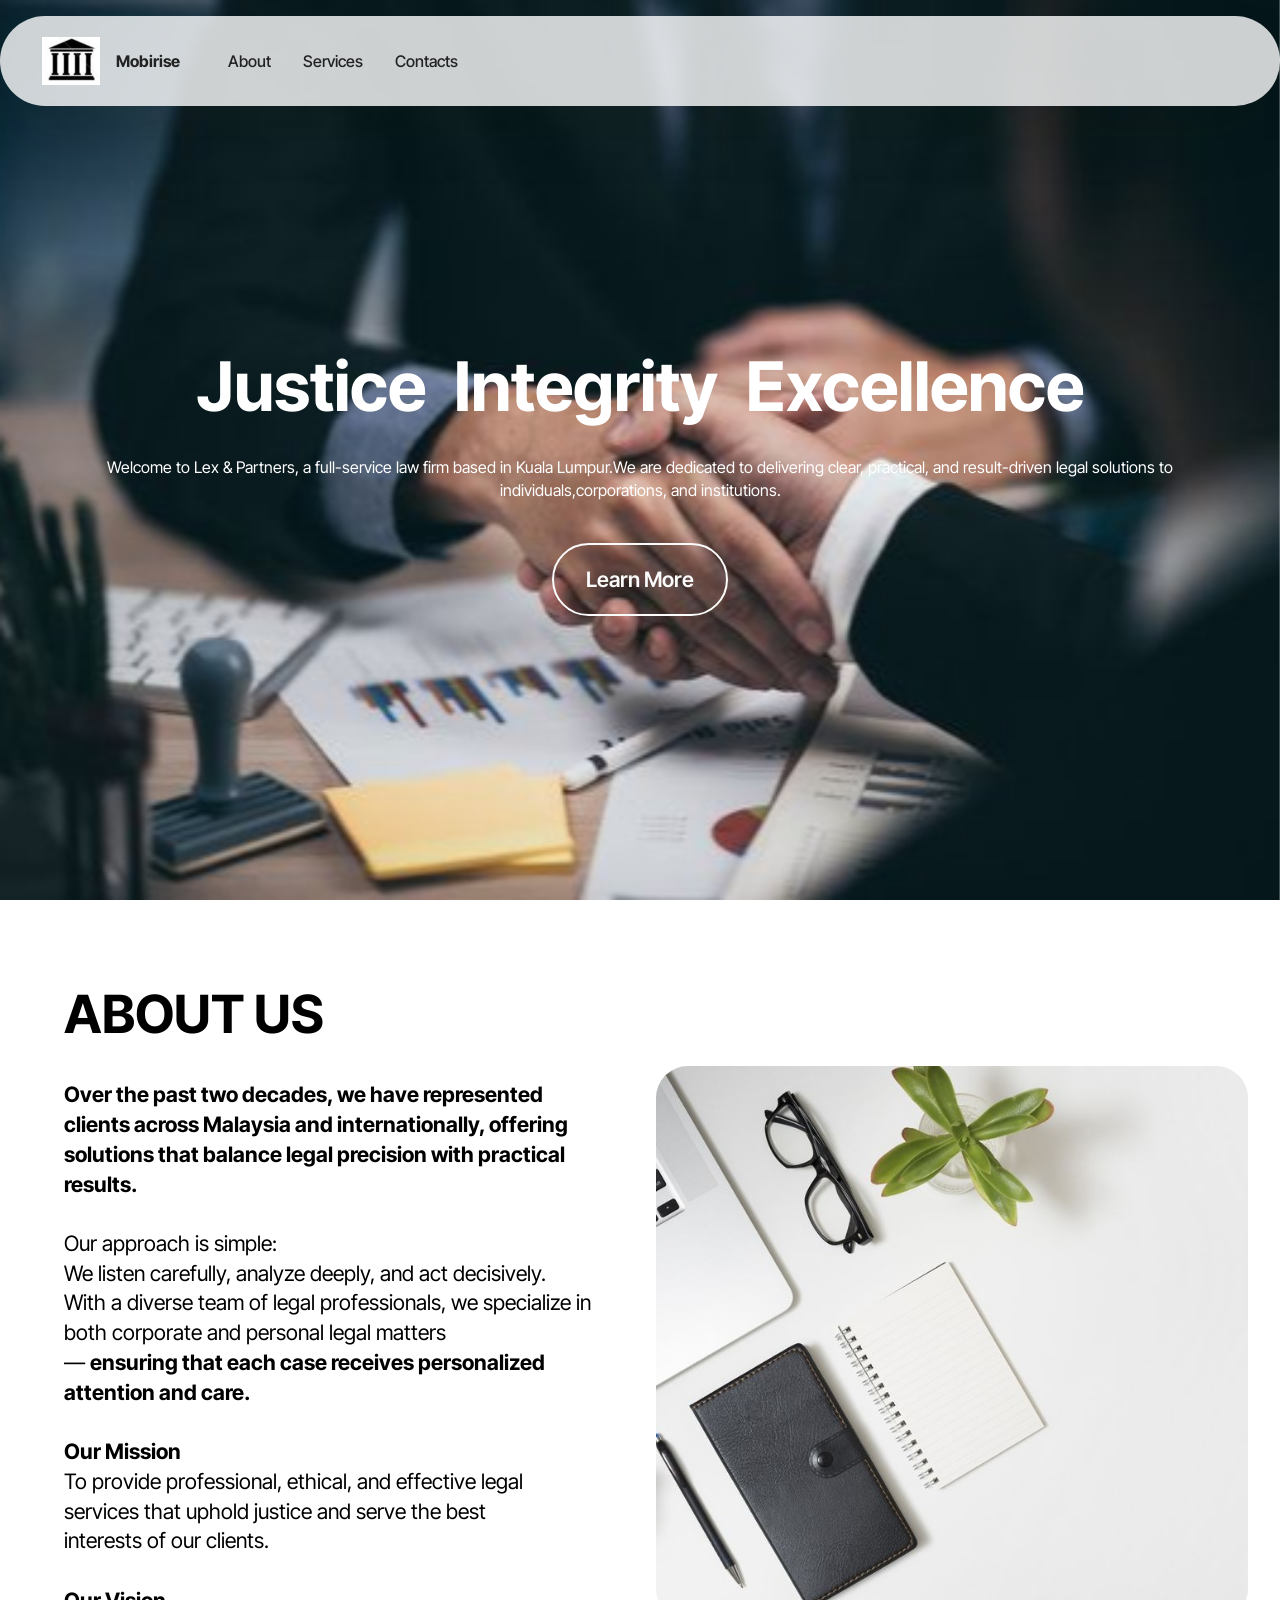
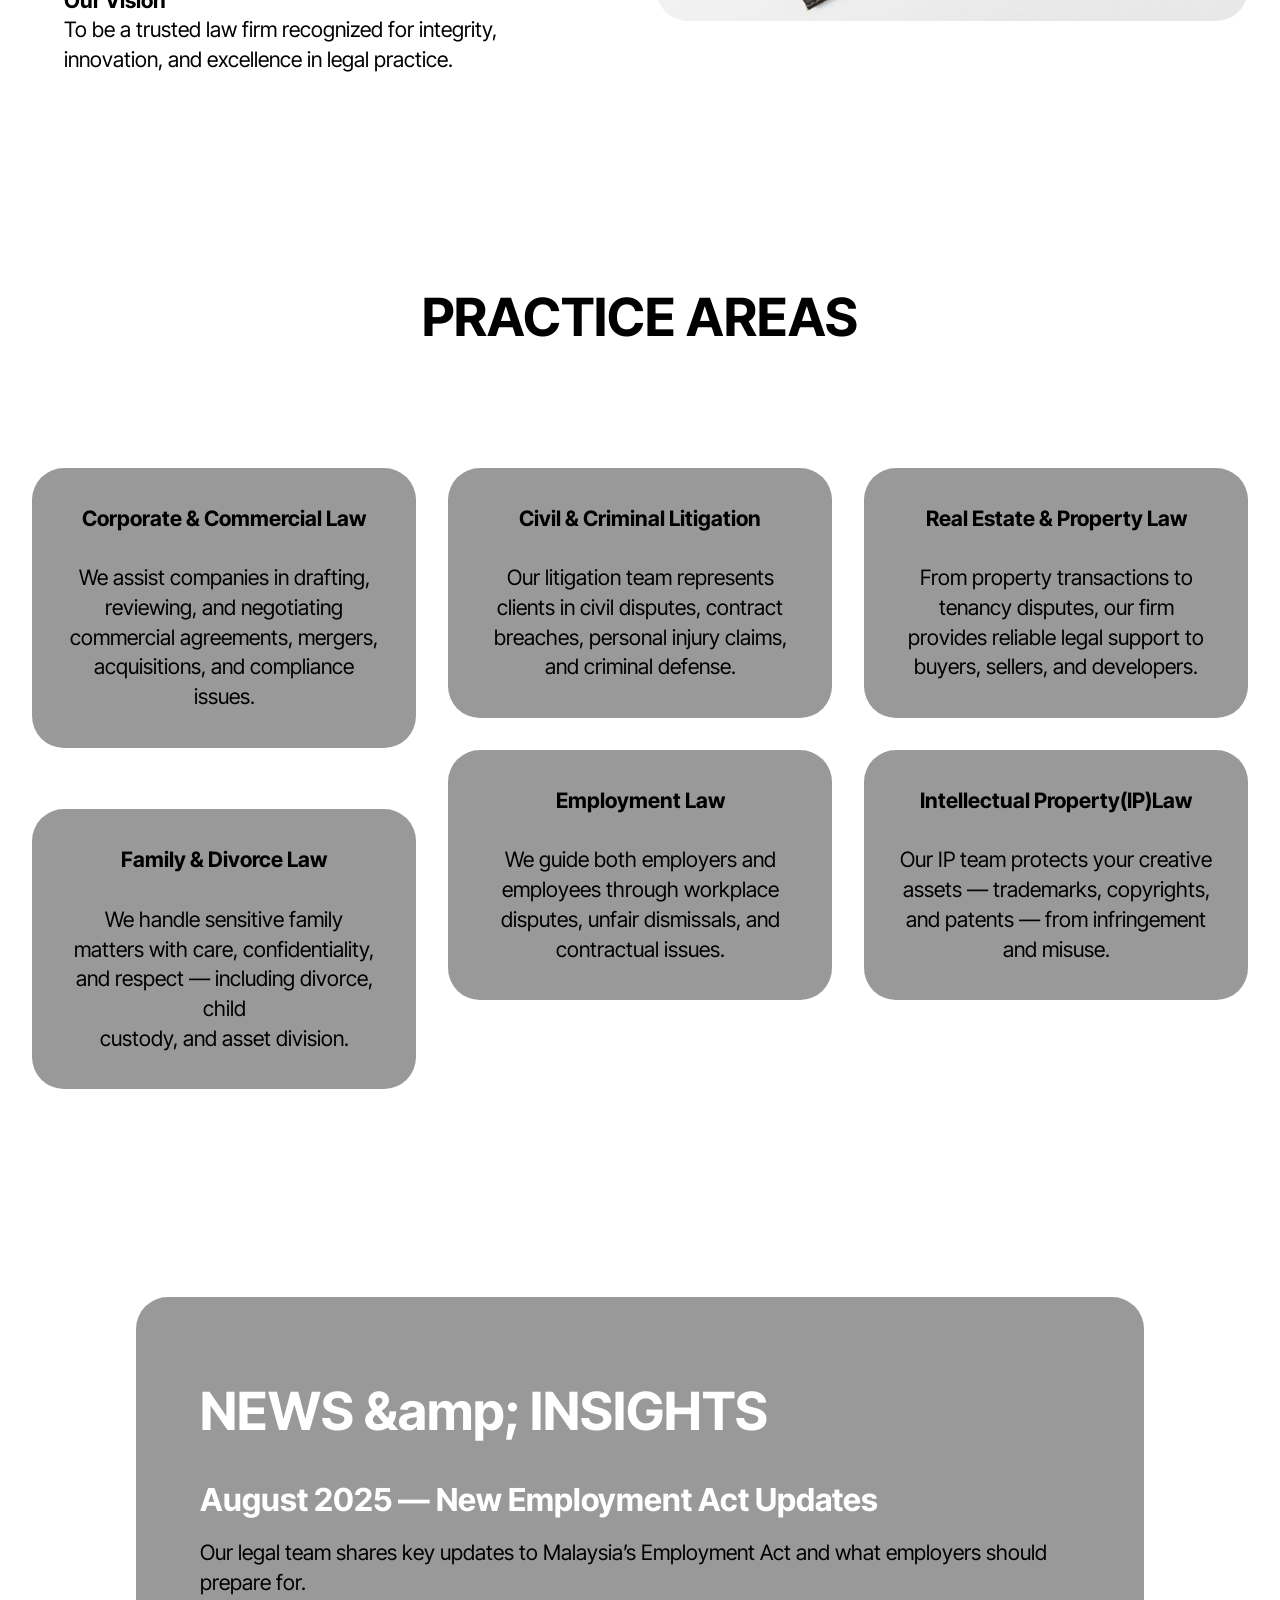
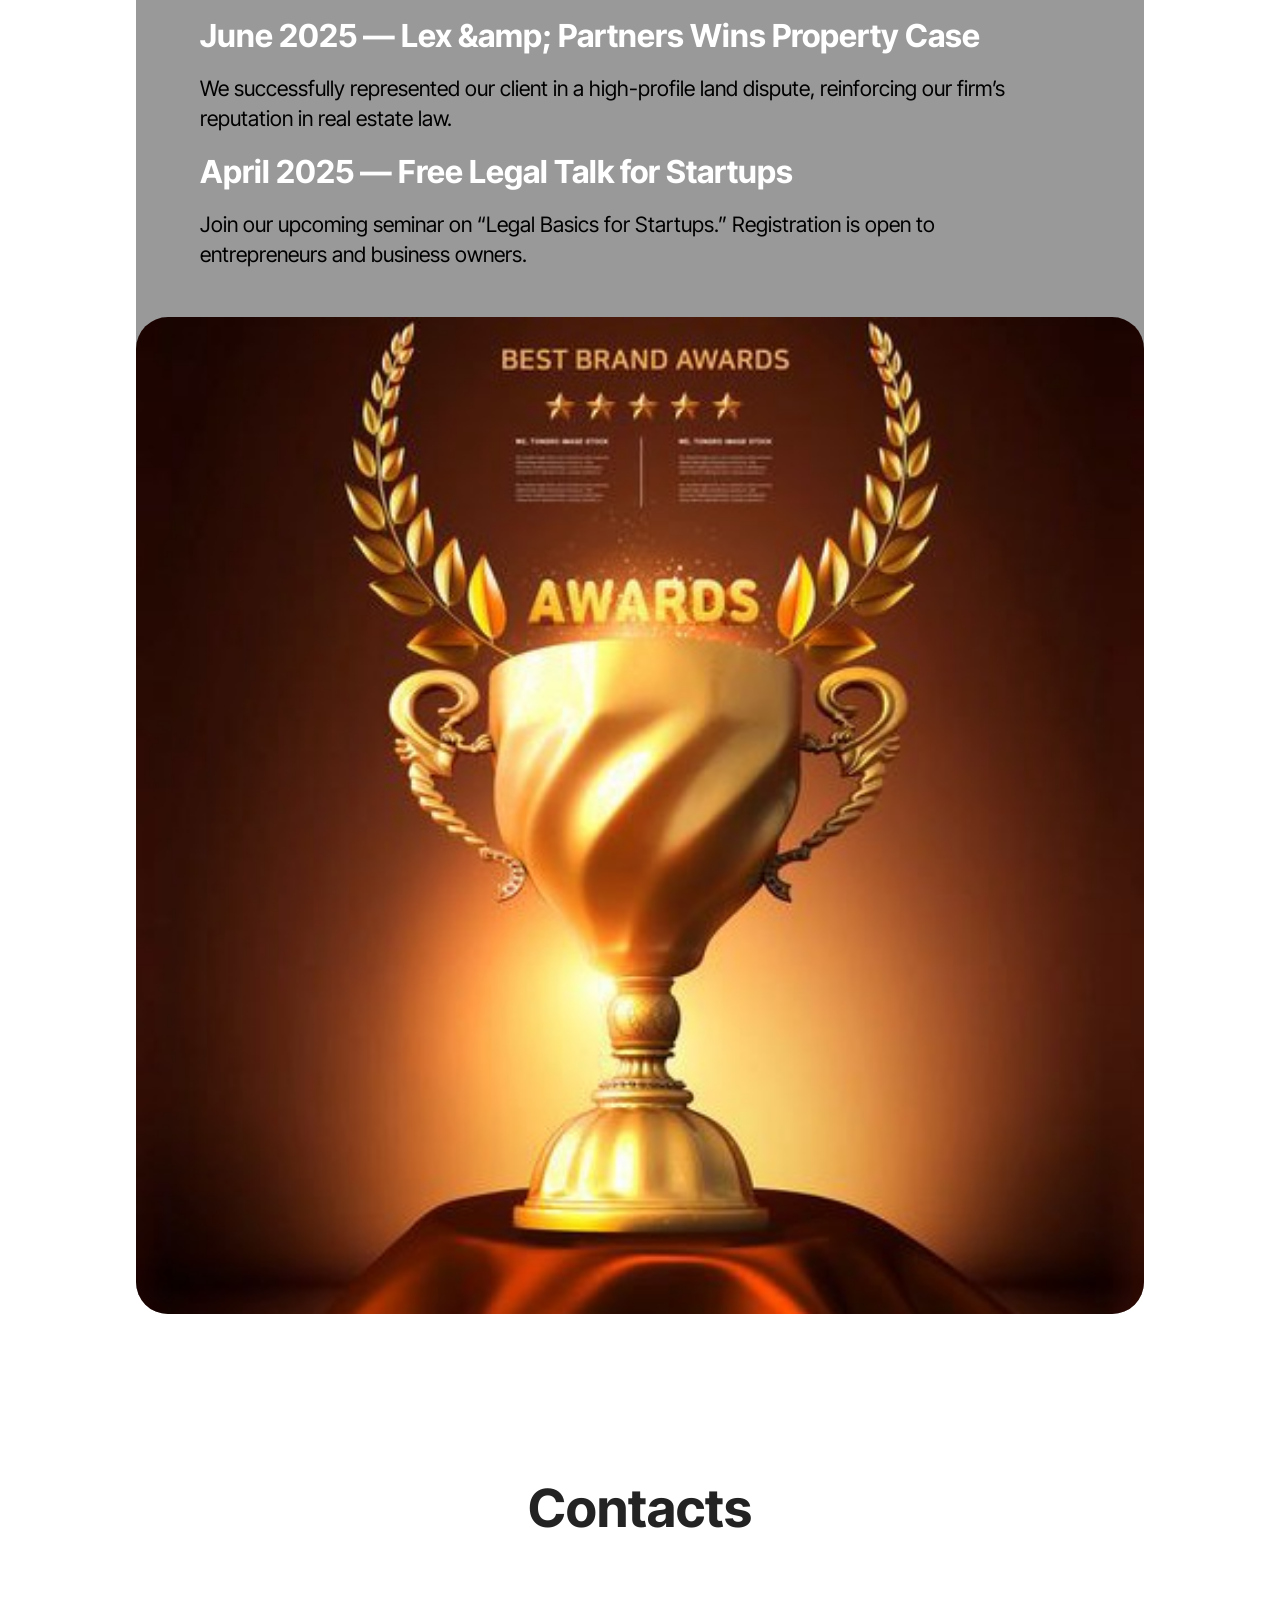
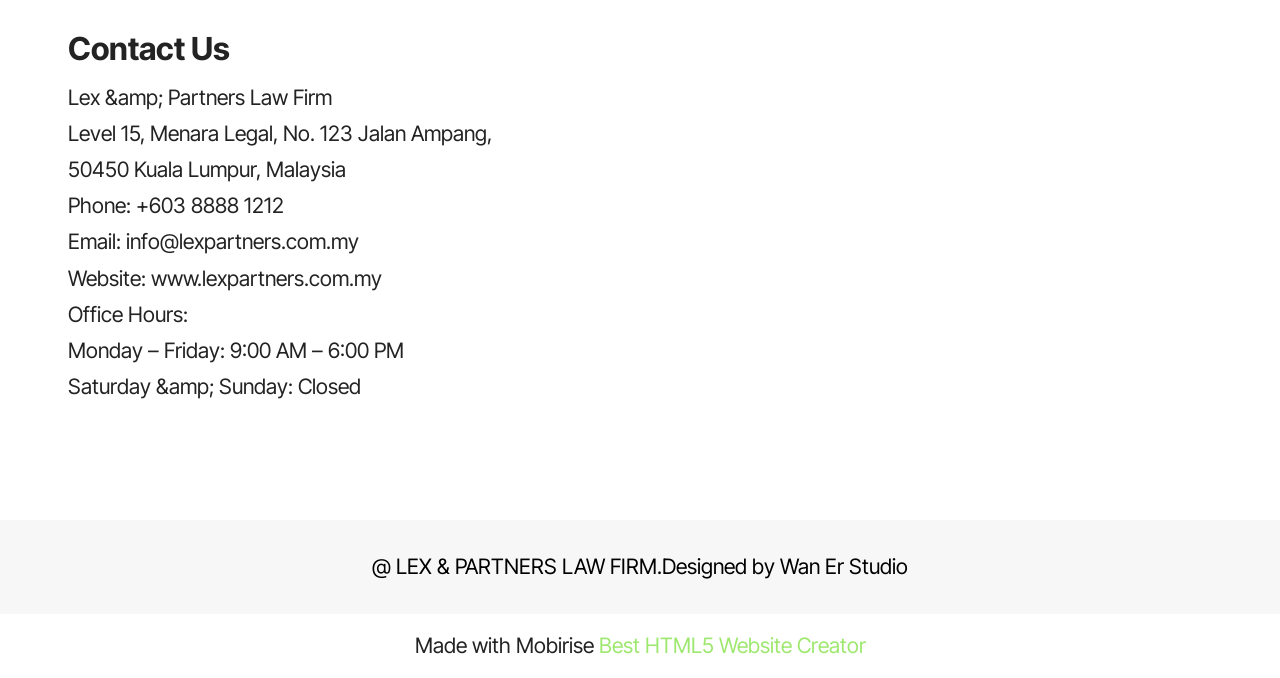
==== index.html @ b82036fe "create github pages" ====
<!DOCTYPE html>
<html  >
<head>
  <!-- Site made with Mobirise Website Builder v6.1.4, https://mobirise.com -->
  <meta charset="UTF-8">
  <meta http-equiv="X-UA-Compatible" content="IE=edge">
  <meta name="generator" content="Mobirise v6.1.4, mobirise.com">
  <meta name="viewport" content="width=device-width, initial-scale=1, minimum-scale=1">
  <link rel="shortcut icon" href="assets/images/e688aae5b18f2025-10-2120e4b88be58d881.31.45-96x79.png" type="image/x-icon">
  <meta name="description" content="">
  
  
  <title>Home</title>
  <link rel="stylesheet" href="assets/web/assets/mobirise-icons2/mobirise2.css">
  <link rel="stylesheet" href="assets/bootstrap/css/bootstrap.min.css">
  <link rel="stylesheet" href="assets/parallax/jarallax.css">
  <link rel="stylesheet" href="assets/dropdown/css/style.css">
  <link rel="stylesheet" href="assets/theme/css/style.css">
  <link rel="preload" href="https://fonts.googleapis.com/css?family=Inter+Tight:100,200,300,400,500,600,700,800,900,100i,200i,300i,400i,500i,600i,700i,800i,900i&display=swap" as="style" onload="this.onload=null;this.rel='stylesheet'">
  <noscript><link rel="stylesheet" href="https://fonts.googleapis.com/css?family=Inter+Tight:100,200,300,400,500,600,700,800,900,100i,200i,300i,400i,500i,600i,700i,800i,900i&display=swap"></noscript>
  <link rel="preload" as="style" href="assets/mobirise/css/mbr-additional.css?v=EEbjb9"><link rel="stylesheet" href="assets/mobirise/css/mbr-additional.css?v=EEbjb9" type="text/css">

  
  
  
</head>
<body>
  
  <section data-bs-version="5.1" class="menu menu1 cid-uZF0cc0zAq" once="menu" id="menu01-0">
	

	<nav class="navbar navbar-dropdown navbar-fixed-top navbar-expand-lg">
		<div class="container">
			<div class="navbar-brand">
				<span class="navbar-logo">
					<a href="https://mobiri.se">
						<img src="assets/images/e688aae5b18f2025-10-2120e4b88be58d881.31.45-96x79.png" alt="Mobirise Website Builder" style="height: 3rem;">
					</a>
				</span>
				<span class="navbar-caption-wrap"><a class="navbar-caption text-black display-4" href="https://mobiri.se">Mobirise</a></span>
			</div>
			<button class="navbar-toggler" type="button" data-toggle="collapse" data-bs-toggle="collapse" data-target="#navbarSupportedContent" data-bs-target="#navbarSupportedContent" aria-controls="navbarNavAltMarkup" aria-expanded="false" aria-label="Toggle navigation">
				<div class="hamburger">
					<span></span>
					<span></span>
					<span></span>
					<span></span>
				</div>
			</button>
			<div class="collapse navbar-collapse" id="navbarSupportedContent">
				<ul class="navbar-nav nav-dropdown nav-right" data-app-modern-menu="true"><li class="nav-item">
						<a class="nav-link link text-black text-primary display-4" href="page1.html">About</a>
					</li>
					<li class="nav-item">
						<a class="nav-link link text-black text-primary display-4" href="page2.html" aria-expanded="false">Services</a>
					</li>
					<li class="nav-item">
						<a class="nav-link link text-black text-primary display-4" href="index.html#contacts02-9">Contacts</a>
					</li></ul>
				
				
			</div>
		</div>
	</nav>
</section>

<section data-bs-version="5.1" class="header16 cid-uZF0edxJl0 mbr-fullscreen mbr-parallax-background" id="header17-1">
  
  
  <div class="container-fluid">
    <div class="row">
      <div class="content-wrap col-12 col-md-12">
        <h1 class="mbr-section-title mbr-fonts-style mbr-white mb-4 display-1">
          <strong><br>Justice&nbsp; Integrity&nbsp; Excellence</strong></h1>
        
        <p class="mbr-fonts-style mbr-text mbr-white mb-4 display-4">Welcome to Lex &amp; Partners, a full-service law firm based in Kuala Lumpur.We are dedicated to delivering clear, practical, and result-driven legal solutions to individuals,corporations, and institutions.</p>
        <div class="mbr-section-btn"><a class="btn btn-white-outline display-7" href="https://mobiri.se">Learn More</a></div>
      </div>
    </div>
  </div>
</section>

<section data-bs-version="5.1" class="start article4 cid-uZF2nF1B3S" id="article04-3">
	

	
	

	<div class="container">
		<div class="row justify-content-center">
			<div class="col-12 col-md-12 col-lg-6 image-wrapper">
				<img class="w-100" src="assets/images/0.jpeg" alt="Mobirise Website Builder">
			</div>
			<div class="col-12 col-md-12 col-lg">
				<div class="text-wrapper align-left">
					<h1 class="mbr-section-title mbr-fonts-style mb-4 display-2"><strong>ABOUT US</strong></h1>
					<p class="mbr-text mbr-fonts-style mb-4 display-7"><strong>Over the past two decades, we have represented clients across Malaysia and internationally, offering</strong><br><strong>solutions that balance legal precision with practical results.</strong><strong><br></strong><br>Our approach is simple:<br>We listen carefully, analyze deeply, and act decisively.<br>With a diverse team of legal professionals, we specialize in both corporate and personal legal matters<br>— <strong>ensuring that each case receives personalized attention and care.</strong><br><br><strong>Our Mission</strong><br>To provide professional, ethical, and effective legal services that uphold justice and serve the best<br>interests of our clients.<br><br><strong>Our Vision</strong><br>To be a trusted law firm recognized for integrity, innovation, and excellence in legal practice.<br>
					</p>
					
				</div>
			</div>
		</div>
	</div>
</section>

<section data-bs-version="5.1" class="people04 cid-uZF7AALtJb" id="people04-7">
	
	
	<div class="container">
		<div class="row mb-5 justify-content-center">
			<div class="col-12 mb-0 content-head">
				<h3 class="mbr-section-title mbr-fonts-style align-center mb-0 display-2"><strong>PRACTICE AREAS</strong><br><strong><br></strong></h3>
				
			</div>
		</div>
		<div class="row mbr-masonry" data-masonry="{&quot;percentPosition&quot;: true }">
			<div class="item features-without-image col-12 col-md-6 col-lg-4 active">
				<div class="item-wrapper">
					<div class="card-box align-left">
						<p class="card-text mbr-fonts-style display-7"><strong>Corporate &amp; Commercial Law<br></strong><br>We assist companies in drafting, reviewing, and negotiating commercial agreements, mergers,<br>acquisitions, and compliance issues.</p>
						
						
					</div>
				</div>
			</div>
			<div class="item features-without-image col-12 col-md-6 col-lg-4">
				<div class="item-wrapper">
					<div class="card-box align-left">
						<p class="card-text mbr-fonts-style display-7"><strong>Civil &amp; Criminal Litigation</strong><br><br>Our litigation team represents clients in civil disputes, contract breaches, personal injury claims, and criminal defense.<strong><br></strong></p>
						
						
					</div>
				</div>
			</div>
			<div class="item features-without-image col-12 col-md-6 col-lg-4">
				<div class="item-wrapper">
					<div class="card-box align-left">
						<p class="card-text mbr-fonts-style display-7"><strong>Real Estate &amp; Property Law<br></strong><br>From property transactions to tenancy disputes, our firm provides reliable legal support to buyers, sellers, and developers.</p>
						
						
					</div>
				</div>
			</div>
			<div class="item features-without-image col-12 col-md-6 col-lg-4">
				<div class="item-wrapper">
					<div class="card-box align-left">
						<p class="card-text mbr-fonts-style display-7"><strong>Employment Law<br></strong><br>We guide both employers and employees through workplace disputes, unfair dismissals, and contractual issues.</p>
						
						
					</div>
				</div>
			</div>
			<div class="item features-without-image col-12 col-md-6 col-lg-4">
				<div class="item-wrapper">
					<div class="card-box align-left">
						<p class="card-text mbr-fonts-style display-7"><strong>Intellectual Property</strong><strong>(IP)</strong><strong>Law</strong><br><strong><br></strong>Our IP team protects your creative assets — trademarks, copyrights, and patents — from infringement<br>and misuse.</p>
						
						
					</div>
				</div>
			</div>
			<div class="item features-without-image col-12 col-md-6 col-lg-4">
				<div class="item-wrapper">
					<div class="card-box align-left">
						<p class="card-text mbr-fonts-style display-7"><strong>Family &amp; Divorce Law</strong><br><strong><br></strong>We handle sensitive family matters with care, confidentiality, and respect — including divorce, child<br>custody, and asset division.</p>
						
						
					</div>
				</div>
			</div>
		</div>
	</div>
</section>

<section data-bs-version="5.1" class="article9 cid-v0dTT51vbX" id="article09-a">
  

  
  
  <div class="container">
    <div class="row justify-content-center">
      <div class="card col-md-12 col-lg-10">
        <div class="card-wrapper">
          <div class="card-content-text">
            <h3 class="card-title mbr-fonts-style mbr-white mt-3 mb-4 display-2"><strong>NEWS &amp;amp; INSIGHTS</strong></h3>
          <div class="row card-box align-left">
            <div class="item features-without-image col-12">
              <div class="item-wrapper">
                <h4 class="mbr-section-subtitle mbr-fonts-style mb-3 display-5"><strong>August 2025 — New Employment Act Updates</strong></h4>
                <p class="mbr-text mbr-fonts-style display-7">Our legal team shares key updates to Malaysia’s Employment Act and what employers should prepare for.<br>
                </p>
              </div>
            </div>
            <div class="item features-without-image col-12">
              <div class="item-wrapper">
                <h4 class="mbr-section-subtitle mbr-fonts-style mb-3 display-5"><strong>June 2025 — Lex &amp;amp; Partners Wins Property Case</strong></h4>
                <p class="mbr-text mbr-fonts-style display-7">We successfully represented our client in a high-profile land dispute, reinforcing our firm’s reputation in real estate law.<br>
                </p>
              </div>
            </div>
            <div class="item features-without-image col-12">
              <div class="item-wrapper">
                <h4 class="mbr-section-subtitle mbr-fonts-style mb-3 display-5"><strong>April 2025 — Free Legal Talk for Startups</strong></h4>
                <p class="mbr-text mbr-fonts-style display-7">Join our upcoming seminar on “Legal Basics for Startups.” Registration is open to entrepreneurs and business owners.<br>
                </p>
              </div>
            </div>
          </div>
          </div>
          <div class="image-wrapper d-flex justify-content-center mt-3">
            <img src="assets/images/e5a596e7898c-454x600.jpeg" alt="Mobirise Website Builder">
          </div>
        </div>
      </div>
    </div>
  </div>
</section>

<section data-bs-version="5.1" class="contacts02 map1 cid-v0dTush2DK" id="contacts02-9">

    

    
    <div class="container">
        <div class="row justify-content-center">
            <div class="col-12 content-head">
                <div class="mbr-section-head mb-5">
                    <h3 class="mbr-section-title mbr-fonts-style align-center mb-0 display-2">
                        <strong>Contacts</strong>
                    </h3>
                    
                </div>
            </div>
        </div>
        <div class="row justify-content-center">
            <div class="card col-12 col-md-12 col-lg-6">
                <div class="card-wrapper">
                    <div class="text-wrapper">
                        <h5 class="cardTitle mbr-fonts-style mb-2 display-5">
                            <strong>Contact Us</strong>
                        </h5>
                        <ul class="list mbr-fonts-style display-7">
                            <li class="mbr-text item-wrap">Lex &amp;amp; Partners Law Firm</li><li class="mbr-text item-wrap">Level 15, Menara Legal, No. 123 Jalan Ampang,</li><li class="mbr-text item-wrap">50450 Kuala Lumpur, Malaysia</li><li class="mbr-text item-wrap">Phone: +603 8888 1212</li><li class="mbr-text item-wrap">Email: info@lexpartners.com.my</li><li class="mbr-text item-wrap">Website: www.lexpartners.com.my</li><li class="mbr-text item-wrap">Office Hours:</li><li class="mbr-text item-wrap">Monday – Friday: 9:00 AM – 6:00 PM</li><li class="mbr-text item-wrap">Saturday &amp;amp; Sunday: Closed</li>
                        </ul>
                    </div>
                </div>
            </div>
            <div class="map-wrapper col-md-12 col-lg-6">
                <div class="google-map"><iframe frameborder="0" style="border:0" src="https://www.google.com/maps/embed?pb=!1m14!1m8!1m3!1d6045.3003145248895!2d-73.9884657!3d40.7477229!3m2!1i1024!2i768!4f13.1!3m3!1m2!1s0x89c259a9ac1f1b85%3A0x7e33d1c0e7af3be4!2zMzUwIDV0aCBBdmUsIE5ldyBZb3JrLCBOWSAxMDExOCwg0KHQqNCQ!5e0!3m2!1sru!2sru!4v1689597362021!5m2!1sen!2sen" allowfullscreen=""></iframe></div>
            </div>
        </div>
    </div>
</section>

<section data-bs-version="5.1" class="footer4 cid-v0eIlWqM98" once="footers" id="footer04-b">

    

    

    <div class="container">
        <div class="media-container-row align-center mbr-white">
            <div class="col-12">
                <p class="mbr-text mb-0 mbr-fonts-style display-7">@ LEX &amp; PARTNERS LAW FIRM.Designed by Wan Er Studio<br></p>
            </div>
        </div>
    </div>
</section><section class="display-7" style="padding: 0;align-items: center;justify-content: center;flex-wrap: wrap;    align-content: center;display: flex;position: relative;height: 4rem;"><a href="https://mobiri.se/4250569" style="flex: 1 1;height: 4rem;position: absolute;width: 100%;z-index: 1;"><img alt="Mobirise" style="height: 4rem;" src="[data-uri]"></a><p style="margin: 0;text-align: center;" class="display-7">Made with Mobirise &#8204;</p><a style="z-index:1" href="https://mobirise.com/html-builder.html">Best HTML5 Website Creator</a></section><script src="assets/bootstrap/js/bootstrap.bundle.min.js"></script>  <script src="assets/parallax/jarallax.js"></script>  <script src="assets/smoothscroll/smooth-scroll.js"></script>  <script src="assets/ytplayer/index.js"></script>  <script src="assets/dropdown/js/navbar-dropdown.js"></script>  <script src="assets/masonry/masonry.pkgd.min.js"></script>  <script src="assets/imagesloaded/imagesloaded.pkgd.min.js"></script>  <script src="assets/theme/js/script.js"></script>  
  
  
</body>
</html>
---- assets/web/assets/mobirise-icons2/mobirise2.css ----
@font-face {
  font-family: 'Moririse2';
  font-display: swap;
  src:  url('mobirise2.eot?f2bix4');
  src:  url('mobirise2.eot?f2bix4#iefix') format('embedded-opentype'),
    url('mobirise2.ttf?f2bix4') format('truetype'),
    url('mobirise2.woff?f2bix4') format('woff'),
    url('mobirise2.svg?f2bix4#mobirise2') format('svg');
  font-weight: normal;
  font-style: normal;
}

[class^="mobi-"], [class*=" mobi-"] {
  /* use !important to prevent issues with browser extensions that change fonts */
  font-family: 'Moririse2' !important;
  speak: none;
  font-style: normal;
  font-weight: normal;
  font-variant: normal;
  text-transform: none;
  line-height: 1;

  /* Better Font Rendering =========== */
  -webkit-font-smoothing: antialiased;
  -moz-osx-font-smoothing: grayscale;
}

.mobi-mbri-add-submenu:before {
  content: "\e900";
}
.mobi-mbri-alert:before {
  content: "\e901";
}
.mobi-mbri-align-center:before {
  content: "\e902";
}
.mobi-mbri-align-justify:before {
  content: "\e903";
}
.mobi-mbri-align-left:before {
  content: "\e904";
}
.mobi-mbri-align-right:before {
  content: "\e905";
}
.mobi-mbri-android:before {
  content: "\e906";
}
.mobi-mbri-apple:before {
  content: "\e907";
}
.mobi-mbri-arrow-down:before {
  content: "\e908";
}
.mobi-mbri-arrow-next:before {
  content: "\e909";
}
.mobi-mbri-arrow-prev:before {
  content: "\e90a";
}
.mobi-mbri-arrow-up:before {
  content: "\e90b";
}
.mobi-mbri-bold:before {
  content: "\e90c";
}
.mobi-mbri-bookmark:before {
  content: "\e90d";
}
.mobi-mbri-bootstrap:before {
  content: "\e90e";
}
.mobi-mbri-briefcase:before {
  content: "\e90f";
}
.mobi-mbri-browse:before {
  content: "\e910";
}
.mobi-mbri-bulleted-list:before {
  content: "\e911";
}
.mobi-mbri-calendar:before {
  content: "\e912";
}
.mobi-mbri-camera:before {
  content: "\e913";
}
.mobi-mbri-cart-add:before {
  content: "\e914";
}
.mobi-mbri-cart-full:before {
  content: "\e915";
}
.mobi-mbri-cash:before {
  content: "\e916";
}
.mobi-mbri-change-style:before {
  content: "\e917";
}
.mobi-mbri-chat:before {
  content: "\e918";
}
.mobi-mbri-clock:before {
  content: "\e919";
}
.mobi-mbri-close:before {
  content: "\e91a";
}
.mobi-mbri-cloud:before {
  content: "\e91b";
}
.mobi-mbri-code:before {
  content: "\e91c";
}
.mobi-mbri-contact-form:before {
  content: "\e91d";
}
.mobi-mbri-credit-card:before {
  content: "\e91e";
}
.mobi-mbri-cursor-click:before {
  content: "\e91f";
}
.mobi-mbri-cust-feedback:before {
  content: "\e920";
}
.mobi-mbri-database:before {
  content: "\e921";
}
.mobi-mbri-delivery:before {
  content: "\e922";
}
.mobi-mbri-desktop:before {
  content: "\e923";
}
.mobi-mbri-devices:before {
  content: "\e924";
}
.mobi-mbri-down:before {
  content: "\e925";
}
.mobi-mbri-download-2:before {
  content: "\e926";
}
.mobi-mbri-download:before {
  content: "\e927";
}
.mobi-mbri-drag-n-drop-2:before {
  content: "\e928";
}
.mobi-mbri-drag-n-drop:before {
  content: "\e929";
}
.mobi-mbri-edit-2:before {
  content: "\e92a";
}
.mobi-mbri-edit:before {
  content: "\e92b";
}
.mobi-mbri-error:before {
  content: "\e92c";
}
.mobi-mbri-extension:before {
  content: "\e92d";
}
.mobi-mbri-features:before {
  content: "\e92e";
}
.mobi-mbri-file:before {
  content: "\e92f";
}
.mobi-mbri-flag:before {
  content: "\e930";
}
.mobi-mbri-folder:before {
  content: "\e931";
}
.mobi-mbri-gift:before {
  content: "\e932";
}
.mobi-mbri-github:before {
  content: "\e933";
}
.mobi-mbri-globe-2:before {
  content: "\e934";
}
.mobi-mbri-globe:before {
  content: "\e935";
}
.mobi-mbri-growing-chart:before {
  content: "\e936";
}
.mobi-mbri-hearth:before {
  content: "\e937";
}
.mobi-mbri-help:before {
  content: "\e938";
}
.mobi-mbri-home:before {
  content: "\e939";
}
.mobi-mbri-hot-cup:before {
  content: "\e93a";
}
.mobi-mbri-idea:before {
  content: "\e93b";
}
.mobi-mbri-image-gallery:before {
  content: "\e93c";
}
.mobi-mbri-image-slider:before {
  content: "\e93d";
}
.mobi-mbri-info:before {
  content: "\e93e";
}
.mobi-mbri-italic:before {
  content: "\e93f";
}
.mobi-mbri-key:before {
  content: "\e940";
}
.mobi-mbri-laptop:before {
  content: "\e941";
}
.mobi-mbri-layers:before {
  content: "\e942";
}
.mobi-mbri-left-right:before {
  content: "\e943";
}
.mobi-mbri-left:before {
  content: "\e944";
}
.mobi-mbri-letter:before {
  content: "\e945";
}
.mobi-mbri-like:before {
  content: "\e946";
}
.mobi-mbri-link:before {
  content: "\e947";
}
.mobi-mbri-lock:before {
  content: "\e948";
}
.mobi-mbri-login:before {
  content: "\e949";
}
.mobi-mbri-logout:before {
  content: "\e94a";
}
.mobi-mbri-magic-stick:before {
  content: "\e94b";
}
.mobi-mbri-map-pin:before {
  content: "\e94c";
}
.mobi-mbri-menu:before {
  content: "\e94d";
}
.mobi-mbri-mobile-2:before {
  content: "\e94e";
}
.mobi-mbri-mobile-horizontal:before {
  content: "\e94f";
}
.mobi-mbri-mobile:before {
  content: "\e950";
}
.mobi-mbri-mobirise:before {
  content: "\e951";
}
.mobi-mbri-more-horizontal:before {
  content: "\e952";
}
.mobi-mbri-more-vertical:before {
  content: "\e953";
}
.mobi-mbri-music:before {
  content: "\e954";
}
.mobi-mbri-new-file:before {
  content: "\e955";
}
.mobi-mbri-numbered-list:before {
  content: "\e956";
}
.mobi-mbri-opened-folder:before {
  content: "\e957";
}
.mobi-mbri-pages:before {
  content: "\e958";
}
.mobi-mbri-paper-plane:before {
  content: "\e959";
}
.mobi-mbri-paperclip:before {
  content: "\e95a";
}
.mobi-mbri-phone:before {
  content: "\e95b";
}
.mobi-mbri-photo:before {
  content: "\e95c";
}
.mobi-mbri-photos:before {
  content: "\e95d";
}
.mobi-mbri-pin:before {
  content: "\e95e";
}
.mobi-mbri-play:before {
  content: "\e95f";
}
.mobi-mbri-plus:before {
  content: "\e960";
}
.mobi-mbri-preview:before {
  content: "\e961";
}
.mobi-mbri-print:before {
  content: "\e962";
}
.mobi-mbri-protect:before {
  content: "\e963";
}
.mobi-mbri-question:before {
  content: "\e964";
}
.mobi-mbri-quote-left:before {
  content: "\e965";
}
.mobi-mbri-quote-right:before {
  content: "\e966";
}
.mobi-mbri-redo:before {
  content: "\e967";
}
.mobi-mbri-refresh:before {
  content: "\e968";
}
.mobi-mbri-responsive-2:before {
  content: "\e969";
}
.mobi-mbri-responsive:before {
  content: "\e96a";
}
.mobi-mbri-right:before {
  content: "\e96b";
}
.mobi-mbri-rocket:before {
  content: "\e96c";
}
.mobi-mbri-sad-face:before {
  content: "\e96d";
}
.mobi-mbri-sale:before {
  content: "\e96e";
}
.mobi-mbri-save:before {
  content: "\e96f";
}
.mobi-mbri-search:before {
  content: "\e970";
}
.mobi-mbri-setting-2:before {
  content: "\e971";
}
.mobi-mbri-setting-3:before {
  content: "\e972";
}
.mobi-mbri-setting:before {
  content: "\e973";
}
.mobi-mbri-share:before {
  content: "\e974";
}
.mobi-mbri-shopping-bag:before {
  content: "\e975";
}
.mobi-mbri-shopping-basket:before {
  content: "\e976";
}
.mobi-mbri-shopping-cart:before {
  content: "\e977";
}
.mobi-mbri-sites:before {
  content: "\e978";
}
.mobi-mbri-smile-face:before {
  content: "\e979";
}
.mobi-mbri-speed:before {
  content: "\e97a";
}
.mobi-mbri-star:before {
  content: "\e97b";
}
.mobi-mbri-success:before {
  content: "\e97c";
}
.mobi-mbri-sun:before {
  content: "\e97d";
}
.mobi-mbri-sun2:before {
  content: "\e97e";
}
.mobi-mbri-tablet-vertical:before {
  content: "\e97f";
}
.mobi-mbri-tablet:before {
  content: "\e980";
}
.mobi-mbri-target:before {
  content: "\e981";
}
.mobi-mbri-timer:before {
  content: "\e982";
}
.mobi-mbri-to-ftp:before {
  content: "\e983";
}
.mobi-mbri-to-local-drive:before {
  content: "\e984";
}
.mobi-mbri-touch-swipe:before {
  content: "\e985";
}
.mobi-mbri-touch:before {
  content: "\e986";
}
.mobi-mbri-trash:before {
  content: "\e987";
}
.mobi-mbri-underline:before {
  content: "\e988";
}
.mobi-mbri-undo:before {
  content: "\e989";
}
.mobi-mbri-unlink:before {
  content: "\e98a";
}
.mobi-mbri-unlock:before {
  content: "\e98b";
}
.mobi-mbri-up-down:before {
  content: "\e98c";
}
.mobi-mbri-up:before {
  content: "\e98d";
}
.mobi-mbri-update:before {
  content: "\e98e";
}
.mobi-mbri-upload-2:before {
  content: "\e98f";
}
.mobi-mbri-upload:before {
  content: "\e990";
}
.mobi-mbri-user-2:before {
  content: "\e991";
}
.mobi-mbri-user:before {
  content: "\e992";
}
.mobi-mbri-users:before {
  content: "\e993";
}
.mobi-mbri-video-play:before {
  content: "\e994";
}
.mobi-mbri-video:before {
  content: "\e995";
}
.mobi-mbri-watch:before {
  content: "\e996";
}
.mobi-mbri-website-theme-2:before {
  content: "\e997";
}
.mobi-mbri-website-theme:before {
  content: "\e998";
}
.mobi-mbri-wifi:before {
  content: "\e999";
}
.mobi-mbri-windows:before {
  content: "\e99a";
}
.mobi-mbri-zoom-in:before {
  content: "\e99b";
}
.mobi-mbri-zoom-out:before {
  content: "\e99c";
}
---- assets/parallax/jarallax.css ----
.jarallax {
    position: relative;
    z-index: 0;
}
.jarallax > .jarallax-img {
    position: absolute;
    object-fit: cover;
    /* support for plugin https://github.com/bfred-it/object-fit-images */
    font-family: 'object-fit: cover;';
    top: 0;
    left: 0;
    width: 100%;
    height: 100%;
    z-index: -1;
}
---- assets/dropdown/css/style.css ----
.navbar-dropdown {
  left: 0;
  padding: 0;
  position: absolute;
  right: 0;
  top: 0;
  transition: all 0.45s ease;
  z-index: 1030;
  background: #282828; }
  .navbar-dropdown .navbar-logo {
    margin-right: 0.8rem;
    transition: margin 0.3s ease-in-out;
    vertical-align: middle; }
    .navbar-dropdown .navbar-logo img {
      height: 3.125rem;
      transition: all 0.3s ease-in-out; }
    .navbar-dropdown .navbar-logo.mbr-iconfont {
      font-size: 3.125rem;
      line-height: 3.125rem; }
  .navbar-dropdown .navbar-caption {
    font-weight: 700;
    white-space: normal;
    vertical-align: -4px;
    line-height: 3.125rem !important; }
    .navbar-dropdown .navbar-caption, .navbar-dropdown .navbar-caption:hover {
      color: inherit;
      text-decoration: none; }
  .navbar-dropdown .mbr-iconfont + .navbar-caption {
    vertical-align: -1px; }
  .navbar-dropdown.navbar-fixed-top {
    position: fixed; }
  .navbar-dropdown .navbar-brand span {
    vertical-align: -4px; }
  .navbar-dropdown.bg-color.transparent {
    background: none; }
  .navbar-dropdown.navbar-short .navbar-brand {
    padding: 0.625rem 0; }
    .navbar-dropdown.navbar-short .navbar-brand span {
      vertical-align: -1px; }
  .navbar-dropdown.navbar-short .navbar-caption {
    line-height: 2.375rem !important;
    vertical-align: -2px; }
  .navbar-dropdown.navbar-short .navbar-logo {
    margin-right: 0.5rem; }
    .navbar-dropdown.navbar-short .navbar-logo img {
      height: 2.375rem; }
    .navbar-dropdown.navbar-short .navbar-logo.mbr-iconfont {
      font-size: 2.375rem;
      line-height: 2.375rem; }
  .navbar-dropdown.navbar-short .mbr-table-cell {
    height: 3.625rem; }
  .navbar-dropdown .navbar-close {
    left: 0.6875rem;
    position: fixed;
    top: 0.75rem;
    z-index: 1000; }
  .navbar-dropdown .hamburger-icon {
    content: "";
    display: inline-block;
    vertical-align: middle;
    width: 16px;
    -webkit-box-shadow: 0 -6px 0 1px #282828,0 0 0 1px #282828,0 6px 0 1px #282828;
    -moz-box-shadow: 0 -6px 0 1px #282828,0 0 0 1px #282828,0 6px 0 1px #282828;
    box-shadow: 0 -6px 0 1px #282828,0 0 0 1px #282828,0 6px 0 1px #282828; }

.dropdown-menu .dropdown-toggle[data-toggle="dropdown-submenu"]::after {
  border-bottom: 0.35em solid transparent;
  border-left: 0.35em solid;
  border-right: 0;
  border-top: 0.35em solid transparent;
  margin-left: 0.3rem; }

.dropdown-menu .dropdown-item:focus {
  outline: 0; }

.nav-dropdown {
  font-size: 0.75rem;
  font-weight: 500;
  height: auto !important; }
  .nav-dropdown .nav-btn {
    padding-left: 1rem; }
  .nav-dropdown .link {
    margin: .667em 1.667em;
    font-weight: 500;
    padding: 0;
    transition: color .2s ease-in-out; }
    .nav-dropdown .link.dropdown-toggle {
      margin-right: 2.583em; }
      .nav-dropdown .link.dropdown-toggle::after {
        margin-left: .25rem;
        border-top: 0.35em solid;
        border-right: 0.35em solid transparent;
        border-left: 0.35em solid transparent;
        border-bottom: 0; }
      .nav-dropdown .link.dropdown-toggle[aria-expanded="true"] {
        margin: 0;
        padding: 0.667em 3.263em  0.667em 1.667em; }
  .nav-dropdown .link::after,
  .nav-dropdown .dropdown-item::after {
    color: inherit; }
  .nav-dropdown .btn {
    font-size: 0.75rem;
    font-weight: 700;
    letter-spacing: 0;
    margin-bottom: 0;
    padding-left: 1.25rem;
    padding-right: 1.25rem; }
  .nav-dropdown .dropdown-menu {
    border-radius: 0;
    border: 0;
    left: 0;
    margin: 0;
    padding-bottom: 1.25rem;
    padding-top: 1.25rem;
    position: relative; }
  .nav-dropdown .dropdown-submenu {
    margin-left: 0.125rem;
    top: 0; }
  .nav-dropdown .dropdown-item {
    font-weight: 500;
    line-height: 2;
    padding: 0.3846em 4.615em 0.3846em 1.5385em;
    position: relative;
    transition: color .2s ease-in-out, background-color .2s ease-in-out; }
    .nav-dropdown .dropdown-item::after {
      margin-top: -0.3077em;
      position: absolute;
      right: 1.1538em;
      top: 50%; }
    .nav-dropdown .dropdown-item:focus, .nav-dropdown .dropdown-item:hover {
      background: none; }

@media (max-width: 767px) {
  .nav-dropdown.navbar-toggleable-sm {
    bottom: 0;
    display: none;
    left: 0;
    overflow-x: hidden;
    position: fixed;
    top: 0;
    transform: translateX(-100%);
    -ms-transform: translateX(-100%);
    -webkit-transform: translateX(-100%);
    width: 18.75rem;
    z-index: 999; } }
.nav-dropdown.navbar-toggleable-xl {
  bottom: 0;
  display: none;
  left: 0;
  overflow-x: hidden;
  position: fixed;
  top: 0;
  transform: translateX(-100%);
  -ms-transform: translateX(-100%);
  -webkit-transform: translateX(-100%);
  width: 18.75rem;
  z-index: 999; }

.nav-dropdown-sm {
  display: block !important;
  overflow-x: hidden;
  overflow: auto;
  padding-top: 3.875rem; }
  .nav-dropdown-sm::after {
    content: "";
    display: block;
    height: 3rem;
    width: 100%; }
  .nav-dropdown-sm.collapse.in ~ .navbar-close {
    display: block !important; }
  .nav-dropdown-sm.collapsing, .nav-dropdown-sm.collapse.in {
    transform: translateX(0);
    -ms-transform: translateX(0);
    -webkit-transform: translateX(0);
    transition: all 0.25s ease-out;
    -webkit-transition: all 0.25s ease-out;
    background: #282828; }
  .nav-dropdown-sm.collapsing[aria-expanded="false"] {
    transform: translateX(-100%);
    -ms-transform: translateX(-100%);
    -webkit-transform: translateX(-100%); }
  .nav-dropdown-sm .nav-item {
    display: block;
    margin-left: 0 !important;
    padding-left: 0; }
  .nav-dropdown-sm .link,
  .nav-dropdown-sm .dropdown-item {
    border-top: 1px dotted rgba(255, 255, 255, 0.1);
    font-size: 0.8125rem;
    line-height: 1.6;
    margin: 0 !important;
    padding: 0.875rem 2.4rem 0.875rem 1.5625rem !important;
    position: relative;
    white-space: normal; }
    .nav-dropdown-sm .link:focus, .nav-dropdown-sm .link:hover,
    .nav-dropdown-sm .dropdown-item:focus,
    .nav-dropdown-sm .dropdown-item:hover {
      background: rgba(0, 0, 0, 0.2) !important;
      color: #c0a375; }
  .nav-dropdown-sm .nav-btn {
    position: relative;
    padding: 1.5625rem 1.5625rem 0 1.5625rem; }
    .nav-dropdown-sm .nav-btn::before {
      border-top: 1px dotted rgba(255, 255, 255, 0.1);
      content: "";
      left: 0;
      position: absolute;
      top: 0;
      width: 100%; }
    .nav-dropdown-sm .nav-btn + .nav-btn {
      padding-top: 0.625rem; }
      .nav-dropdown-sm .nav-btn + .nav-btn::before {
        display: none; }
  .nav-dropdown-sm .btn {
    padding: 0.625rem 0; }
  .nav-dropdown-sm .dropdown-toggle[data-toggle="dropdown-submenu"]::after {
    margin-left: .25rem;
    border-top: 0.35em solid;
    border-right: 0.35em solid transparent;
    border-left: 0.35em solid transparent;
    border-bottom: 0; }
  .nav-dropdown-sm .dropdown-toggle[data-toggle="dropdown-submenu"][aria-expanded="true"]::after {
    border-top: 0;
    border-right: 0.35em solid transparent;
    border-left: 0.35em solid transparent;
    border-bottom: 0.35em solid; }
  .nav-dropdown-sm .dropdown-menu {
    margin: 0;
    padding: 0;
    position: relative;
    top: 0;
    left: 0;
    width: 100%;
    border: 0;
    float: none;
    border-radius: 0;
    background: none; }
  .nav-dropdown-sm .dropdown-submenu {
    left: 100%;
    margin-left: 0.125rem;
    margin-top: -1.25rem;
    top: 0; }

.navbar-toggleable-sm .nav-dropdown .dropdown-menu {
  position: absolute; }

.navbar-toggleable-sm .nav-dropdown .dropdown-submenu {
  left: 100%;
  margin-left: 0.125rem;
  margin-top: -1.25rem;
  top: 0; }

.navbar-toggleable-sm.opened .nav-dropdown .dropdown-menu {
  position: relative; }

.navbar-toggleable-sm.opened .nav-dropdown .dropdown-submenu {
  left: 0;
  margin-left: 00rem;
  margin-top: 0rem;
  top: 0; }

.is-builder .nav-dropdown.collapsing {
  transition: none !important; }
---- assets/theme/css/style.css ----
@charset "UTF-8";
section {
  background-color: #ffffff;
}

body {
  font-style: normal;
  line-height: 1.5;
  font-weight: 400;
  color: #232323;
  position: relative;
}

button {
  background-color: transparent;
  border-color: transparent;
}

.embla__button,
.carousel-control {
  background-color: #edefea !important;
  opacity: 0.8 !important;
  color: #464845 !important;
  border-color: #edefea !important;
}

.carousel .close,
.modalWindow .close {
  background-color: #edefea !important;
  color: #464845 !important;
  border-color: #edefea !important;
  opacity: 0.8 !important;
}

.carousel .close:hover,
.modalWindow .close:hover {
  opacity: 1 !important;
}

.carousel-indicators li {
  background-color: #edefea !important;
  border: 2px solid #464845 !important;
}

.carousel-indicators li:hover,
.carousel-indicators li:active {
  opacity: 0.8 !important;
}

.embla__button:hover,
.carousel-control:hover {
  background-color: #edefea !important;
  opacity: 1 !important;
}

.modalWindow-video-container {
  height: 80%;
}

section,
.container,
.container-fluid {
  position: relative;
  word-wrap: break-word;
}

a.mbr-iconfont:hover {
  text-decoration: none;
}

.article .lead p,
.article .lead ul,
.article .lead ol,
.article .lead pre,
.article .lead blockquote {
  margin-bottom: 0;
}

a {
  font-style: normal;
  font-weight: 400;
  cursor: pointer;
}
a, a:hover {
  text-decoration: none;
}

.mbr-section-title {
  font-style: normal;
  line-height: 1.3;
}

.mbr-section-subtitle {
  line-height: 1.3;
}

.mbr-text {
  font-style: normal;
  line-height: 1.7;
}

h1,
h2,
h3,
h4,
h5,
h6,
.display-1,
.display-2,
.display-4,
.display-5,
.display-7,
span,
p,
a {
  line-height: 1;
  word-break: break-word;
  word-wrap: break-word;
  font-weight: 400;
}

b,
strong {
  font-weight: bold;
}

input:-webkit-autofill, input:-webkit-autofill:hover, input:-webkit-autofill:focus, input:-webkit-autofill:active {
  transition-delay: 9999s;
  -webkit-transition-property: background-color, color;
  transition-property: background-color, color;
}

textarea[type=hidden] {
  display: none;
}

section {
  background-position: 50% 50%;
  background-repeat: no-repeat;
  background-size: cover;
}
section .mbr-background-video,
section .mbr-background-video-preview {
  position: absolute;
  bottom: 0;
  left: 0;
  right: 0;
  top: 0;
}

.hidden {
  visibility: hidden;
}

.mbr-z-index20 {
  z-index: 20;
}

/*! Base colors */
.mbr-white {
  color: #ffffff;
}

.mbr-black {
  color: #111111;
}

.mbr-bg-white {
  background-color: #ffffff;
}

.mbr-bg-black {
  background-color: #000000;
}

/*! Text-aligns */
.align-left {
  text-align: left;
}

.align-center {
  text-align: center;
}

.align-right {
  text-align: right;
}

/*! Font-weight  */
.mbr-light {
  font-weight: 300;
}

.mbr-regular {
  font-weight: 400;
}

.mbr-semibold {
  font-weight: 500;
}

.mbr-bold {
  font-weight: 700;
}

/*! Media  */
.media-content {
  flex-basis: 100%;
}

.media-container-row {
  display: flex;
  flex-direction: row;
  flex-wrap: wrap;
  justify-content: center;
  align-content: center;
  align-items: start;
}
.media-container-row .media-size-item {
  width: 400px;
}

.media-container-column {
  display: flex;
  flex-direction: column;
  flex-wrap: wrap;
  justify-content: center;
  align-content: center;
  align-items: stretch;
}
.media-container-column > * {
  width: 100%;
}

@media (min-width: 992px) {
  .media-container-row {
    flex-wrap: nowrap;
  }
}
figure {
  margin-bottom: 0;
  overflow: hidden;
}

figure[mbr-media-size] {
  transition: width 0.1s;
}

img,
iframe {
  display: block;
  width: 100%;
}

.card {
  background-color: transparent;
  border: none;
}

.card-box {
  width: 100%;
}

.card-img {
  text-align: center;
  flex-shrink: 0;
  -webkit-flex-shrink: 0;
}

.media {
  max-width: 100%;
  margin: 0 auto;
}

.mbr-figure {
  align-self: center;
}

.media-container > div {
  max-width: 100%;
}

.mbr-figure img,
.card-img img {
  width: 100%;
}

@media (max-width: 991px) {
  .media-size-item {
    width: auto !important;
  }
  .media {
    width: auto;
  }
  .mbr-figure {
    width: 100% !important;
  }
}
/*! Buttons */
.mbr-section-btn {
  margin-left: -0.6rem;
  margin-right: -0.6rem;
  font-size: 0;
}

.btn {
  font-weight: 600;
  border-width: 1px;
  font-style: normal;
  margin: 0.6rem 0.6rem;
  white-space: normal;
  transition: all 0.2s ease-in-out;
  display: inline-flex;
  align-items: center;
  justify-content: center;
  word-break: break-word;
}

.btn-sm {
  font-weight: 600;
  letter-spacing: 0px;
  transition: all 0.3s ease-in-out;
}

.btn-md {
  font-weight: 600;
  letter-spacing: 0px;
  transition: all 0.3s ease-in-out;
}

.btn-lg {
  font-weight: 600;
  letter-spacing: 0px;
  transition: all 0.3s ease-in-out;
}

.btn-form {
  margin: 0;
}
.btn-form:hover {
  cursor: pointer;
}

nav .mbr-section-btn {
  margin-left: 0rem;
  margin-right: 0rem;
}

/*! Btn icon margin */
.btn .mbr-iconfont,
.btn.btn-sm .mbr-iconfont {
  order: 1;
  cursor: pointer;
  margin-left: 0.5rem;
  vertical-align: sub;
}

.btn.btn-md .mbr-iconfont,
.btn.btn-md .mbr-iconfont {
  margin-left: 0.8rem;
}

.mbr-regular {
  font-weight: 400;
}

.mbr-semibold {
  font-weight: 500;
}

.mbr-bold {
  font-weight: 700;
}

[type=submit] {
  -webkit-appearance: none;
}

/*! Full-screen */
.mbr-fullscreen .mbr-overlay {
  min-height: 100vh;
}

.mbr-fullscreen {
  display: flex;
  display: -moz-flex;
  display: -ms-flex;
  display: -o-flex;
  align-items: center;
  min-height: 100vh;
  padding-top: 3rem;
  padding-bottom: 3rem;
}

/*! Map */
.map {
  height: 25rem;
  position: relative;
}
.map iframe {
  width: 100%;
  height: 100%;
}

/*! Scroll to top arrow */
.mbr-arrow-up {
  bottom: 25px;
  right: 90px;
  position: fixed;
  text-align: right;
  z-index: 5000;
  color: #ffffff;
  font-size: 22px;
}

.mbr-arrow-up a {
  background: rgba(0, 0, 0, 0.2);
  border-radius: 50%;
  color: #fff;
  display: inline-block;
  height: 60px;
  width: 60px;
  border: 2px solid #fff;
  outline-style: none !important;
  position: relative;
  text-decoration: none;
  transition: all 0.3s ease-in-out;
  cursor: pointer;
  text-align: center;
}
.mbr-arrow-up a:hover {
  background-color: rgba(0, 0, 0, 0.4);
}
.mbr-arrow-up a i {
  line-height: 60px;
}

.mbr-arrow-up-icon {
  display: block;
  color: #fff;
}

.mbr-arrow-up-icon::before {
  content: "›";
  display: inline-block;
  font-family: serif;
  font-size: 22px;
  line-height: 1;
  font-style: normal;
  position: relative;
  top: 6px;
  left: -4px;
  transform: rotate(-90deg);
}

/*! Arrow Down */
.mbr-arrow {
  position: absolute;
  bottom: 45px;
  left: 50%;
  width: 60px;
  height: 60px;
  cursor: pointer;
  background-color: rgba(80, 80, 80, 0.5);
  border-radius: 50%;
  transform: translateX(-50%);
}
@media (max-width: 767px) {
  .mbr-arrow {
    display: none;
  }
}
.mbr-arrow > a {
  display: inline-block;
  text-decoration: none;
  outline-style: none;
  animation: arrowdown 1.7s ease-in-out infinite;
  color: #ffffff;
}
.mbr-arrow > a > i {
  position: absolute;
  top: -2px;
  left: 15px;
  font-size: 2rem;
}

#scrollToTop a i::before {
  content: "";
  position: absolute;
  display: block;
  border-bottom: 2.5px solid #fff;
  border-left: 2.5px solid #fff;
  width: 27.8%;
  height: 27.8%;
  left: 50%;
  top: 51%;
  transform: translateY(-30%) translateX(-50%) rotate(135deg);
}

@keyframes arrowdown {
  0% {
    transform: translateY(0px);
  }
  50% {
    transform: translateY(-5px);
  }
  100% {
    transform: translateY(0px);
  }
}
@media (max-width: 500px) {
  .mbr-arrow-up {
    left: 0;
    right: 0;
    text-align: center;
  }
}
/*Gradients animation*/
@keyframes gradient-animation {
  from {
    background-position: 0% 100%;
    animation-timing-function: ease-in-out;
  }
  to {
    background-position: 100% 0%;
    animation-timing-function: ease-in-out;
  }
}
.bg-gradient {
  background-size: 200% 200%;
  animation: gradient-animation 5s infinite alternate;
  -webkit-animation: gradient-animation 5s infinite alternate;
}

.menu .navbar-brand {
  display: -webkit-flex;
}
.menu .navbar-brand span {
  display: flex;
  display: -webkit-flex;
}
.menu .navbar-brand .navbar-caption-wrap {
  display: -webkit-flex;
}
.menu .navbar-brand .navbar-logo img {
  display: -webkit-flex;
  width: auto;
}
@media (min-width: 768px) and (max-width: 991px) {
  .menu .navbar-toggleable-sm .navbar-nav {
    display: -ms-flexbox;
  }
}
@media (max-width: 991px) {
  .menu .navbar-collapse {
    max-height: 93.5vh;
  }
  .menu .navbar-collapse.show {
    overflow: auto;
  }
}
@media (min-width: 992px) {
  .menu .navbar-nav.nav-dropdown {
    display: -webkit-flex;
  }
  .menu .navbar-toggleable-sm .navbar-collapse {
    display: -webkit-flex !important;
  }
  .menu .collapsed .navbar-collapse {
    max-height: 93.5vh;
  }
  .menu .collapsed .navbar-collapse.show {
    overflow: auto;
  }
}
@media (max-width: 767px) {
  .menu .navbar-collapse {
    max-height: 80vh;
  }
}

.nav-link .mbr-iconfont {
  margin-right: 0.5rem;
}

.navbar {
  display: -webkit-flex;
  -webkit-flex-wrap: wrap;
  -webkit-align-items: center;
  -webkit-justify-content: space-between;
}

.navbar-collapse {
  -webkit-flex-basis: 100%;
  -webkit-flex-grow: 1;
  -webkit-align-items: center;
}

.nav-dropdown .link {
  padding: 0.667em 1.667em !important;
  margin: 0 !important;
}

.nav {
  display: -webkit-flex;
  -webkit-flex-wrap: wrap;
}

.row {
  display: -webkit-flex;
  -webkit-flex-wrap: wrap;
}

.justify-content-center {
  -webkit-justify-content: center;
}

.form-inline {
  display: -webkit-flex;
}

.card-wrapper {
  -webkit-flex: 1;
}

.carousel-control {
  z-index: 10;
  display: -webkit-flex;
}

.carousel-controls {
  display: -webkit-flex;
}

.media {
  display: -webkit-flex;
}

.form-group:focus {
  outline: none;
}

.jq-selectbox__select {
  padding: 7px 0;
  position: relative;
}

.jq-selectbox__dropdown {
  overflow: hidden;
  border-radius: 10px;
  position: absolute;
  top: 100%;
  left: 0 !important;
  width: 100% !important;
}

.jq-selectbox__trigger-arrow {
  right: 0;
  transform: translateY(-50%);
}

.jq-selectbox li {
  padding: 1.07em 0.5em;
}

input[type=range] {
  padding-left: 0 !important;
  padding-right: 0 !important;
}

.modal-dialog,
.modal-content {
  height: 100%;
}

.modal-dialog .carousel-inner {
  height: calc(100vh - 1.75rem);
}
@media (max-width: 575px) {
  .modal-dialog .carousel-inner {
    height: calc(100vh - 1rem);
  }
}

.carousel-item {
  text-align: center;
}

.carousel-item img {
  margin: auto;
}

.navbar-toggler {
  align-self: flex-start;
  padding: 0.25rem 0.75rem;
  font-size: 1.25rem;
  line-height: 1;
  background: transparent;
  border: 1px solid transparent;
  border-radius: 0.25rem;
}

.navbar-toggler:focus,
.navbar-toggler:hover {
  text-decoration: none;
  box-shadow: none;
}

.navbar-toggler-icon {
  display: inline-block;
  width: 1.5em;
  height: 1.5em;
  vertical-align: middle;
  content: "";
  background: no-repeat center center;
  background-size: 100% 100%;
}

.navbar-toggler-left {
  position: absolute;
  left: 1rem;
}

.navbar-toggler-right {
  position: absolute;
  right: 1rem;
}

.card-img {
  width: auto;
}

.menu .navbar.collapsed:not(.beta-menu) {
  flex-direction: column;
}

.carousel-item.active,
.carousel-item-next,
.carousel-item-prev {
  display: flex;
}

.note-air-layout .dropup .dropdown-menu,
.note-air-layout .navbar-fixed-bottom .dropdown .dropdown-menu {
  bottom: initial !important;
}

html,
body {
  height: auto;
  min-height: 100vh;
}

.dropup .dropdown-toggle::after {
  display: none;
}

.form-asterisk {
  font-family: initial;
  position: absolute;
  top: -2px;
  font-weight: normal;
}

.form-control-label {
  position: relative;
  cursor: pointer;
  margin-bottom: 0.357em;
  padding: 0;
}

.alert {
  color: #ffffff;
  border-radius: 0;
  border: 0;
  font-size: 1.1rem;
  line-height: 1.5;
  margin-bottom: 1.875rem;
  padding: 1.25rem;
  position: relative;
  text-align: center;
}
.alert.alert-form::after {
  background-color: inherit;
  bottom: -7px;
  content: "";
  display: block;
  height: 14px;
  left: 50%;
  margin-left: -7px;
  position: absolute;
  transform: rotate(45deg);
  width: 14px;
}

.form-control {
  background-color: #ffffff;
  background-clip: border-box;
  color: #232323;
  line-height: 1rem !important;
  height: auto;
  padding: 1.2rem 2rem;
  transition: border-color 0.25s ease 0s;
  border: 1px solid transparent !important;
  border-radius: 4px;
  box-shadow: rgba(0, 0, 0, 0.07) 0px 1px 1px 0px, rgba(0, 0, 0, 0.07) 0px 1px 3px 0px, rgba(0, 0, 0, 0.03) 0px 0px 0px 1px;
}
.form-active .form-control:invalid {
  border-color: red;
}

.row > * {
  padding-right: 1rem;
  padding-left: 1rem;
}

form .row {
  margin-left: -0.6rem;
  margin-right: -0.6rem;
}
form .row [class*=col] {
  padding-left: 0.6rem;
  padding-right: 0.6rem;
}

form .mbr-section-btn {
  padding-left: 0.6rem;
  padding-right: 0.6rem;
}

form .form-check-input {
  margin-top: 0.5;
}

textarea.form-control {
  line-height: 1.5rem !important;
}

.form-group {
  margin-bottom: 1.2rem;
}

.form-control,
form .btn {
  min-height: 48px;
}

.gdpr-block label span.textGDPR input[name=gdpr] {
  top: 7px;
}

.form-control:focus {
  box-shadow: none;
}

:focus {
  outline: none;
}

.mbr-overlay {
  background-color: #000;
  bottom: 0;
  left: 0;
  opacity: 0.5;
  position: absolute;
  right: 0;
  top: 0;
  z-index: 0;
  pointer-events: none;
}

blockquote {
  font-style: italic;
  padding: 3rem;
  font-size: 1.09rem;
  position: relative;
  border-left: 3px solid;
}

ul,
ol,
pre,
blockquote {
  margin-bottom: 2.3125rem;
}

.mt-4 {
  margin-top: 2rem !important;
}

.mb-4 {
  margin-bottom: 2rem !important;
}

.container,
.container-fluid {
  padding-left: 16px;
  padding-right: 16px;
}

.row {
  margin-left: -16px;
  margin-right: -16px;
}
.row > [class*=col] {
  padding-left: 16px;
  padding-right: 16px;
}

@media (min-width: 992px) {
  .container-fluid {
    padding-left: 32px;
    padding-right: 32px;
  }
}
@media (max-width: 991px) {
  .mbr-container {
    padding-left: 16px;
    padding-right: 16px;
  }
}
.app-video-wrapper > img {
  opacity: 1;
}

.app-video-wrapper {
  background: transparent;
}

.item {
  position: relative;
}

.dropdown-menu .dropdown-menu {
  left: 100%;
}

.dropdown-item + .dropdown-menu {
  display: none;
}

.dropdown-item:hover + .dropdown-menu,
.dropdown-menu:hover {
  display: block;
}

@media (min-aspect-ratio: 16/9) {
  .mbr-video-foreground {
    height: 300% !important;
    top: -100% !important;
  }
}
@media (max-aspect-ratio: 16/9) {
  .mbr-video-foreground {
    width: 300% !important;
    left: -100% !important;
  }
}.engine {
	position: absolute;
	text-indent: -2400px;
	text-align: center;
	padding: 0;
	top: 0;
	left: -2400px;
}
---- assets/mobirise/css/mbr-additional.css ----
.btn {
  border-width: 2px;
}
img,
.card-wrap,
.card-wrapper,
.video-wrapper,
.mbr-figure iframe,
.google-map iframe,
.slide-content,
.plan,
.card,
.item-wrapper {
  border-radius: 2rem !important;
}
.video-wrapper {
  overflow: hidden;
}
body {
  font-family: Inter Tight;
}
.display-1 {
  font-family: 'Inter Tight', sans-serif;
  font-size: 5rem;
  line-height: 1;
}
.display-1 > .mbr-iconfont {
  font-size: 6.25rem;
}
.display-2 {
  font-family: 'Inter Tight', sans-serif;
  font-size: 3.8rem;
  line-height: 1;
}
.display-2 > .mbr-iconfont {
  font-size: 4.75rem;
}
.display-4 {
  font-family: 'Inter Tight', sans-serif;
  font-size: 1rem;
  line-height: 1.5;
}
.display-4 > .mbr-iconfont {
  font-size: 1.25rem;
}
.display-5 {
  font-family: 'Inter Tight', sans-serif;
  font-size: 2.2rem;
  line-height: 1.5;
}
.display-5 > .mbr-iconfont {
  font-size: 2.75rem;
}
.display-7 {
  font-family: 'Inter Tight', sans-serif;
  font-size: 1.4rem;
  line-height: 1.3;
}
.display-7 > .mbr-iconfont {
  font-size: 1.75rem;
}
/* ---- Fluid typography for mobile devices ---- */
/* 1.4 - font scale ratio ( bootstrap == 1.42857 ) */
/* 100vw - current viewport width */
/* (48 - 20)  48 == 48rem == 768px, 20 == 20rem == 320px(minimal supported viewport) */
/* 0.65 - min scale variable, may vary */
@media (max-width: 992px) {
  .display-1 {
    font-size: 4rem;
  }
}
@media (max-width: 768px) {
  .display-1 {
    font-size: 3.5rem;
    font-size: calc( 2.4rem + (5 - 2.4) * ((100vw - 20rem) / (48 - 20)));
    line-height: calc( 1.1 * (2.4rem + (5 - 2.4) * ((100vw - 20rem) / (48 - 20))));
  }
  .display-2 {
    font-size: 3.04rem;
    font-size: calc( 1.98rem + (3.8 - 1.98) * ((100vw - 20rem) / (48 - 20)));
    line-height: calc( 1.3 * (1.98rem + (3.8 - 1.98) * ((100vw - 20rem) / (48 - 20))));
  }
  .display-4 {
    font-size: 0.8rem;
    font-size: calc( 1rem + (1 - 1) * ((100vw - 20rem) / (48 - 20)));
    line-height: calc( 1.4 * (1rem + (1 - 1) * ((100vw - 20rem) / (48 - 20))));
  }
  .display-5 {
    font-size: 1.76rem;
    font-size: calc( 1.42rem + (2.2 - 1.42) * ((100vw - 20rem) / (48 - 20)));
    line-height: calc( 1.4 * (1.42rem + (2.2 - 1.42) * ((100vw - 20rem) / (48 - 20))));
  }
  .display-7 {
    font-size: 1.12rem;
    font-size: calc( 1.14rem + (1.4 - 1.14) * ((100vw - 20rem) / (48 - 20)));
    line-height: calc( 1.4 * (1.14rem + (1.4 - 1.14) * ((100vw - 20rem) / (48 - 20))));
  }
}
@media (min-width: 992px) and (max-width: 1400px) {
  .display-1 {
    font-size: 3.5rem;
    font-size: calc( 2.4rem + (5 - 2.4) * ((100vw - 62rem) / (87 - 62)));
    line-height: calc( 1.1 * (2.4rem + (5 - 2.4) * ((100vw - 62rem) / (87 - 62))));
  }
  .display-2 {
    font-size: 3.04rem;
    font-size: calc( 1.98rem + (3.8 - 1.98) * ((100vw - 62rem) / (87 - 62)));
    line-height: calc( 1.3 * (1.98rem + (3.8 - 1.98) * ((100vw - 62rem) / (87 - 62))));
  }
  .display-4 {
    font-size: 0.8rem;
    font-size: calc( 1rem + (1 - 1) * ((100vw - 62rem) / (87 - 62)));
    line-height: calc( 1.4 * (1rem + (1 - 1) * ((100vw - 62rem) / (87 - 62))));
  }
  .display-5 {
    font-size: 1.76rem;
    font-size: calc( 1.42rem + (2.2 - 1.42) * ((100vw - 62rem) / (87 - 62)));
    line-height: calc( 1.4 * (1.42rem + (2.2 - 1.42) * ((100vw - 62rem) / (87 - 62))));
  }
  .display-7 {
    font-size: 1.12rem;
    font-size: calc( 1.14rem + (1.4 - 1.14) * ((100vw - 62rem) / (87 - 62)));
    line-height: calc( 1.4 * (1.14rem + (1.4 - 1.14) * ((100vw - 62rem) / (87 - 62))));
  }
}
/* Buttons */
.btn {
  padding: 1.25rem 2rem;
  border-radius: 4px;
}
@media (max-width: 767px) {
  .btn {
    padding: 0.75rem 1.5rem;
  }
}
.btn-sm {
  padding: 0.6rem 1.2rem;
  border-radius: 4px;
}
.btn-md {
  padding: 0.6rem 1.2rem;
  border-radius: 4px;
}
.btn-lg {
  padding: 1.25rem 2rem;
  border-radius: 4px;
}
.bg-primary {
  background-color: #9fe870 !important;
}
.bg-success {
  background-color: #3a341c !important;
}
.bg-info {
  background-color: #320707 !important;
}
.bg-warning {
  background-color: #a0e2e1 !important;
}
.bg-danger {
  background-color: #ffea64 !important;
}
.btn-primary,
.btn-primary:active {
  background-color: #9fe870 !important;
  border-color: #9fe870 !important;
  color: #264d0c !important;
  box-shadow: none;
}
.btn-primary:hover,
.btn-primary:focus,
.btn-primary.focus,
.btn-primary.active {
  color: inherit;
  background-color: #bcef9c !important;
  border-color: #bcef9c !important;
  box-shadow: none;
}
.btn-primary.disabled,
.btn-primary:disabled {
  color: #264d0c !important;
  background-color: #bcef9c !important;
  border-color: #bcef9c !important;
}
.btn-secondary,
.btn-secondary:active {
  background-color: #ffd7ef !important;
  border-color: #ffd7ef !important;
  color: #d70081 !important;
  box-shadow: none;
}
.btn-secondary:hover,
.btn-secondary:focus,
.btn-secondary.focus,
.btn-secondary.active {
  color: inherit;
  background-color: #ffffff !important;
  border-color: #ffffff !important;
  box-shadow: none;
}
.btn-secondary.disabled,
.btn-secondary:disabled {
  color: #d70081 !important;
  background-color: #ffffff !important;
  border-color: #ffffff !important;
}
.btn-info,
.btn-info:active {
  background-color: #320707 !important;
  border-color: #320707 !important;
  color: #ffffff !important;
  box-shadow: none;
}
.btn-info:hover,
.btn-info:focus,
.btn-info.focus,
.btn-info.active {
  color: inherit;
  background-color: #5f0d0d !important;
  border-color: #5f0d0d !important;
  box-shadow: none;
}
.btn-info.disabled,
.btn-info:disabled {
  color: #ffffff !important;
  background-color: #5f0d0d !important;
  border-color: #5f0d0d !important;
}
.btn-success,
.btn-success:active {
  background-color: #3a341c !important;
  border-color: #3a341c !important;
  color: #ffffff !important;
  box-shadow: none;
}
.btn-success:hover,
.btn-success:focus,
.btn-success.focus,
.btn-success.active {
  color: inherit;
  background-color: #5c532d !important;
  border-color: #5c532d !important;
  box-shadow: none;
}
.btn-success.disabled,
.btn-success:disabled {
  color: #ffffff !important;
  background-color: #5c532d !important;
  border-color: #5c532d !important;
}
.btn-warning,
.btn-warning:active {
  background-color: #a0e2e1 !important;
  border-color: #a0e2e1 !important;
  color: #1f6463 !important;
  box-shadow: none;
}
.btn-warning:hover,
.btn-warning:focus,
.btn-warning.focus,
.btn-warning.active {
  color: inherit;
  background-color: #c7eeed !important;
  border-color: #c7eeed !important;
  box-shadow: none;
}
.btn-warning.disabled,
.btn-warning:disabled {
  color: #1f6463 !important;
  background-color: #c7eeed !important;
  border-color: #c7eeed !important;
}
.btn-danger,
.btn-danger:active {
  background-color: #ffea64 !important;
  border-color: #ffea64 !important;
  color: #645600 !important;
  box-shadow: none;
}
.btn-danger:hover,
.btn-danger:focus,
.btn-danger.focus,
.btn-danger.active {
  color: inherit;
  background-color: #fff197 !important;
  border-color: #fff197 !important;
  box-shadow: none;
}
.btn-danger.disabled,
.btn-danger:disabled {
  color: #645600 !important;
  background-color: #fff197 !important;
  border-color: #fff197 !important;
}
.btn-white,
.btn-white:active {
  background-color: #eff0ec !important;
  border-color: #eff0ec !important;
  color: #757b62 !important;
  box-shadow: none;
}
.btn-white:hover,
.btn-white:focus,
.btn-white.focus,
.btn-white.active {
  color: inherit;
  background-color: #ffffff !important;
  border-color: #ffffff !important;
  box-shadow: none;
}
.btn-white.disabled,
.btn-white:disabled {
  color: #757b62 !important;
  background-color: #ffffff !important;
  border-color: #ffffff !important;
}
.btn-black,
.btn-black:active {
  background-color: #232323 !important;
  border-color: #232323 !important;
  color: #ffffff !important;
  box-shadow: none;
}
.btn-black:hover,
.btn-black:focus,
.btn-black.focus,
.btn-black.active {
  color: inherit;
  background-color: #3d3d3d !important;
  border-color: #3d3d3d !important;
  box-shadow: none;
}
.btn-black.disabled,
.btn-black:disabled {
  color: #ffffff !important;
  background-color: #3d3d3d !important;
  border-color: #3d3d3d !important;
}
.btn-primary-outline,
.btn-primary-outline:active {
  background-color: transparent !important;
  border-color: #9fe870;
  color: #9fe870;
}
.btn-primary-outline:hover,
.btn-primary-outline:focus,
.btn-primary-outline.focus,
.btn-primary-outline.active {
  color: #6ddc25 !important;
  background-color: transparent !important;
  border-color: #6ddc25 !important;
  box-shadow: none !important;
}
.btn-primary-outline.disabled,
.btn-primary-outline:disabled {
  color: #264d0c !important;
  background-color: #9fe870 !important;
  border-color: #9fe870 !important;
}
.btn-secondary-outline,
.btn-secondary-outline:active {
  background-color: transparent !important;
  border-color: #ffd7ef;
  color: #ffd7ef;
}
.btn-secondary-outline:hover,
.btn-secondary-outline:focus,
.btn-secondary-outline.focus,
.btn-secondary-outline.active {
  color: #ff80cc !important;
  background-color: transparent !important;
  border-color: #ff80cc !important;
  box-shadow: none !important;
}
.btn-secondary-outline.disabled,
.btn-secondary-outline:disabled {
  color: #d70081 !important;
  background-color: #ffd7ef !important;
  border-color: #ffd7ef !important;
}
.btn-info-outline,
.btn-info-outline:active {
  background-color: transparent !important;
  border-color: #320707;
  color: #320707;
}
.btn-info-outline:hover,
.btn-info-outline:focus,
.btn-info-outline.focus,
.btn-info-outline.active {
  color: #000000 !important;
  background-color: transparent !important;
  border-color: #000000 !important;
  box-shadow: none !important;
}
.btn-info-outline.disabled,
.btn-info-outline:disabled {
  color: #ffffff !important;
  background-color: #320707 !important;
  border-color: #320707 !important;
}
.btn-success-outline,
.btn-success-outline:active {
  background-color: transparent !important;
  border-color: #3a341c;
  color: #3a341c;
}
.btn-success-outline:hover,
.btn-success-outline:focus,
.btn-success-outline.focus,
.btn-success-outline.active {
  color: #000000 !important;
  background-color: transparent !important;
  border-color: #000000 !important;
  box-shadow: none !important;
}
.btn-success-outline.disabled,
.btn-success-outline:disabled {
  color: #ffffff !important;
  background-color: #3a341c !important;
  border-color: #3a341c !important;
}
.btn-warning-outline,
.btn-warning-outline:active {
  background-color: transparent !important;
  border-color: #a0e2e1;
  color: #a0e2e1;
}
.btn-warning-outline:hover,
.btn-warning-outline:focus,
.btn-warning-outline.focus,
.btn-warning-outline.active {
  color: #5ececc !important;
  background-color: transparent !important;
  border-color: #5ececc !important;
  box-shadow: none !important;
}
.btn-warning-outline.disabled,
.btn-warning-outline:disabled {
  color: #1f6463 !important;
  background-color: #a0e2e1 !important;
  border-color: #a0e2e1 !important;
}
.btn-danger-outline,
.btn-danger-outline:active {
  background-color: transparent !important;
  border-color: #ffea64;
  color: #ffea64;
}
.btn-danger-outline:hover,
.btn-danger-outline:focus,
.btn-danger-outline.focus,
.btn-danger-outline.active {
  color: #ffde0d !important;
  background-color: transparent !important;
  border-color: #ffde0d !important;
  box-shadow: none !important;
}
.btn-danger-outline.disabled,
.btn-danger-outline:disabled {
  color: #645600 !important;
  background-color: #ffea64 !important;
  border-color: #ffea64 !important;
}
.btn-black-outline,
.btn-black-outline:active {
  background-color: transparent !important;
  border-color: #232323;
  color: #232323;
}
.btn-black-outline:hover,
.btn-black-outline:focus,
.btn-black-outline.focus,
.btn-black-outline.active {
  color: #000000 !important;
  background-color: transparent !important;
  border-color: #000000 !important;
  box-shadow: none !important;
}
.btn-black-outline.disabled,
.btn-black-outline:disabled {
  color: #ffffff !important;
  background-color: #232323 !important;
  border-color: #232323 !important;
}
.btn-white-outline,
.btn-white-outline:active {
  background-color: transparent !important;
  border-color: #fafafa;
  color: #fafafa;
}
.btn-white-outline:hover,
.btn-white-outline:focus,
.btn-white-outline.focus,
.btn-white-outline.active {
  color: #cfcfcf !important;
  background-color: transparent !important;
  border-color: #cfcfcf !important;
  box-shadow: none !important;
}
.btn-white-outline.disabled,
.btn-white-outline:disabled {
  color: #7a7a7a !important;
  background-color: #fafafa !important;
  border-color: #fafafa !important;
}
.text-primary {
  color: #9fe870 !important;
}
.text-secondary {
  color: #ffd7ef !important;
}
.text-success {
  color: #3a341c !important;
}
.text-info {
  color: #320707 !important;
}
.text-warning {
  color: #a0e2e1 !important;
}
.text-danger {
  color: #ffea64 !important;
}
.text-white {
  color: #fafafa !important;
}
.text-black {
  color: #232323 !important;
}
a.text-primary:hover,
a.text-primary:focus,
a.text-primary.active {
  color: #66d022 !important;
}
a.text-secondary:hover,
a.text-secondary:focus,
a.text-secondary.active {
  color: #ff71c6 !important;
}
a.text-success:hover,
a.text-success:focus,
a.text-success.active {
  color: #000000 !important;
}
a.text-info:hover,
a.text-info:focus,
a.text-info.active {
  color: #000000 !important;
}
a.text-warning:hover,
a.text-warning:focus,
a.text-warning.active {
  color: #52cac8 !important;
}
a.text-danger:hover,
a.text-danger:focus,
a.text-danger.active {
  color: #fddb00 !important;
}
a.text-white:hover,
a.text-white:focus,
a.text-white.active {
  color: #c7c7c7 !important;
}
a.text-black:hover,
a.text-black:focus,
a.text-black.active {
  color: #000000 !important;
}
a[class*="text-"]:not(.nav-link):not(.dropdown-item):not([role]):not(.navbar-caption) {
  position: relative;
  background-image: transparent;
  background-size: 10000px 2px;
  background-repeat: no-repeat;
  background-position: 0px 1.2em;
  background-position: -10000px 1.2em;
}
a[class*="text-"]:not(.nav-link):not(.dropdown-item):not([role]):not(.navbar-caption):hover {
  transition: background-position 2s ease-in-out;
  background-image: linear-gradient(currentColor 50%, currentColor 50%);
  background-position: 0px 1.2em;
}
.nav-tabs .nav-link.active {
  color: #9fe870;
}
.nav-tabs .nav-link:not(.active) {
  color: #232323;
}
.alert-success {
  background-color: #70c770;
}
.alert-info {
  background-color: #320707;
}
.alert-warning {
  background-color: #a0e2e1;
}
.alert-danger {
  background-color: #ffea64;
}
.mbr-section-btn .btn:not(.btn-form) {
  border-radius: 100px;
}
.mbr-gallery-filter li a {
  border-radius: 100px !important;
}
.mbr-gallery-filter li.active .btn {
  background-color: #9fe870;
  border-color: #9fe870;
  color: #306310;
}
.mbr-gallery-filter li.active .btn:focus {
  box-shadow: none;
}
.nav-tabs .nav-link {
  border-radius: 100px !important;
}
a,
a:hover {
  color: #9fe870;
}
.mbr-plan-header.bg-primary .mbr-plan-subtitle,
.mbr-plan-header.bg-primary .mbr-plan-price-desc {
  color: #ffffff;
}
.mbr-plan-header.bg-success .mbr-plan-subtitle,
.mbr-plan-header.bg-success .mbr-plan-price-desc {
  color: #c0b27c;
}
.mbr-plan-header.bg-info .mbr-plan-subtitle,
.mbr-plan-header.bg-info .mbr-plan-price-desc {
  color: #f3abab;
}
.mbr-plan-header.bg-warning .mbr-plan-subtitle,
.mbr-plan-header.bg-warning .mbr-plan-price-desc {
  color: #ffffff;
}
.mbr-plan-header.bg-danger .mbr-plan-subtitle,
.mbr-plan-header.bg-danger .mbr-plan-price-desc {
  color: #ffffff;
}
/* Scroll to top button*/
.scrollToTop_wraper {
  display: none;
}
.form-control {
  font-family: 'Inter Tight', sans-serif;
  font-size: 1.4rem;
  line-height: 1.3;
  font-weight: 400;
  border-radius: 40px !important;
}
.form-control > .mbr-iconfont {
  font-size: 1.75rem;
}
.form-control:hover,
.form-control:focus {
  box-shadow: rgba(0, 0, 0, 0.07) 0px 1px 1px 0px, rgba(0, 0, 0, 0.07) 0px 1px 3px 0px, rgba(0, 0, 0, 0.03) 0px 0px 0px 1px;
  border-color: #9fe870 !important;
}
.form-control:-webkit-input-placeholder {
  font-family: 'Inter Tight', sans-serif;
  font-size: 1.4rem;
  line-height: 1.3;
  font-weight: 400;
}
.form-control:-webkit-input-placeholder > .mbr-iconfont {
  font-size: 1.75rem;
}
blockquote {
  border-color: #9fe870;
}
/* Forms */
.mbr-form .input-group-btn .btn {
  border-radius: 100px !important;
}
.mbr-form .input-group-btn .btn:hover {
  box-shadow: 0 10px 40px 0 rgba(0, 0, 0, 0.2);
}
.mbr-form .input-group-btn button[type="submit"] {
  border-radius: 100px !important;
  padding: 1rem 3rem;
}
.mbr-form .input-group-btn button[type="submit"]:hover {
  box-shadow: 0 10px 40px 0 rgba(0, 0, 0, 0.2);
}
.jq-selectbox li:hover,
.jq-selectbox li.selected {
  background-color: #9fe870;
  color: #000000;
}
.jq-number__spin {
  transition: 0.25s ease;
}
.jq-number__spin:hover {
  border-color: #9fe870;
}
.jq-selectbox .jq-selectbox__trigger-arrow,
.jq-number__spin.minus:after,
.jq-number__spin.plus:after {
  transition: 0.4s;
  border-top-color: #232323;
  border-bottom-color: #232323;
}
.jq-selectbox:hover .jq-selectbox__trigger-arrow,
.jq-number__spin.minus:hover:after,
.jq-number__spin.plus:hover:after {
  border-top-color: #9fe870;
  border-bottom-color: #9fe870;
}
.xdsoft_datetimepicker .xdsoft_calendar td.xdsoft_default,
.xdsoft_datetimepicker .xdsoft_calendar td.xdsoft_current,
.xdsoft_datetimepicker .xdsoft_timepicker .xdsoft_time_box > div > div.xdsoft_current {
  color: #000000 !important;
  background-color: #9fe870 !important;
  box-shadow: none !important;
}
.xdsoft_datetimepicker .xdsoft_calendar td:hover,
.xdsoft_datetimepicker .xdsoft_timepicker .xdsoft_time_box > div > div:hover {
  color: #000000 !important;
  background: #ffd7ef !important;
  box-shadow: none !important;
}
.lazy-bg {
  background-image: none !important;
}
.lazy-placeholder:not(section),
.lazy-none {
  display: block;
  position: relative;
  padding-bottom: 56.25%;
  width: 100%;
  height: auto;
}
iframe.lazy-placeholder,
.lazy-placeholder:after {
  content: '';
  position: absolute;
  width: 200px;
  height: 200px;
  background: transparent no-repeat center;
  background-size: contain;
  top: 50%;
  left: 50%;
  transform: translateX(-50%) translateY(-50%);
  background-image: url("data:image/svg+xml;charset=UTF-8,%3csvg width='32' height='32' viewBox='0 0 64 64' xmlns='http://www.w3.org/2000/svg' stroke='%239fe870' %3e%3cg fill='none' fill-rule='evenodd'%3e%3cg transform='translate(16 16)' stroke-width='2'%3e%3ccircle stroke-opacity='.5' cx='16' cy='16' r='16'/%3e%3cpath d='M32 16c0-9.94-8.06-16-16-16'%3e%3canimateTransform attributeName='transform' type='rotate' from='0 16 16' to='360 16 16' dur='1s' repeatCount='indefinite'/%3e%3c/path%3e%3c/g%3e%3c/g%3e%3c/svg%3e");
}
section.lazy-placeholder:after {
  opacity: 0.5;
}
body {
  overflow-x: hidden;
}
a {
  transition: color 0.6s;
}
@media (max-width: 1400px) {
  .container {
    max-width: 100%;
  }
}
@media (max-width: 1400px) and (min-width: 768px) {
  .container {
    padding-left: 32px;
    padding-right: 32px;
  }
}
@media (max-width: 1400px) and (min-width: 768px) {
  .container-fluid {
    padding-left: 32px;
    padding-right: 32px;
  }
}
@media (max-width: 767px) {
  .container-fluid {
    padding-left: 16px;
    padding-right: 16px;
  }
}
*:focus-visible {
  outline: red solid 2px !important;
  outline-offset: 2px !important;
  transition: outline 0.2s ease-in-out;
}
.cid-uZF0cc0zAq {
  z-index: 1000;
  width: 100%;
  position: relative;
}
.cid-uZF0cc0zAq .dropdown-item:before {
  font-family: Moririse2 !important;
  content: "\e966";
  display: inline-block;
  width: 0;
  position: absolute;
  left: 1rem;
  top: 0.5rem;
  margin-right: 0.5rem;
  line-height: 1;
  font-size: inherit;
  vertical-align: middle;
  text-align: center;
  overflow: hidden;
  transform: scale(0, 1);
  transition: all 0.25s ease-in-out;
}
@media (max-width: 767px) {
  .cid-uZF0cc0zAq .navbar-toggler {
    transform: scale(0.8);
  }
}
.cid-uZF0cc0zAq .navbar-brand {
  flex-shrink: 0;
  align-items: center;
  margin-right: 0;
  padding: 10px 0;
  transition: all 0.3s;
  word-break: break-word;
  z-index: 1;
}
.cid-uZF0cc0zAq .navbar-brand img {
  max-width: 100%;
  max-height: 100%;
  border-radius: 0px !important;
}
.cid-uZF0cc0zAq .navbar-brand .navbar-caption {
  line-height: inherit !important;
}
.cid-uZF0cc0zAq .navbar-brand .navbar-logo a {
  outline: none;
}
.cid-uZF0cc0zAq .navbar-nav {
  margin: auto;
  margin-left: 0;
}
.cid-uZF0cc0zAq .navbar-nav .nav-item {
  padding: 0 !important;
  transition: .3s all !important;
}
.cid-uZF0cc0zAq .navbar-nav .nav-item .nav-link {
  padding: 16px !important;
  margin: 0 !important;
  border-radius: 1rem !important;
  transition: .3s all !important;
}
.cid-uZF0cc0zAq .navbar-nav .nav-item .nav-link:hover {
  background-color: rgba(27, 31, 10, 0.06);
}
.cid-uZF0cc0zAq .navbar-nav .open .nav-link::after {
  transform: rotate(180deg);
}
@media (min-width: 992px) {
  .cid-uZF0cc0zAq .navbar-nav .open .nav-link::before {
    content: "";
    width: 100%;
    height: 20px;
    top: 100%;
    background: transparent;
    position: absolute;
  }
}
.cid-uZF0cc0zAq .navbar-nav .dropdown-item {
  padding: 12px !important;
  border-radius: 0.5rem !important;
  margin: 0 8px !important;
  transition: .3s all !important;
}
.cid-uZF0cc0zAq .navbar-nav .dropdown-item:hover {
  background-color: rgba(27, 31, 10, 0.06);
}
@media (min-width: 992px) {
  .cid-uZF0cc0zAq .navbar-nav {
    padding-left: 1.5rem;
  }
}
.cid-uZF0cc0zAq .nav-link {
  width: fit-content;
  position: relative;
}
.cid-uZF0cc0zAq .navbar-logo {
  padding-left: 2rem;
  margin: 0 !important;
}
@media (max-width: 767px) {
  .cid-uZF0cc0zAq .navbar-logo {
    padding-left: 1rem;
  }
}
.cid-uZF0cc0zAq .navbar-caption {
  padding-left: 1rem;
  padding-right: .5rem;
}
@media (max-width: 767px) {
  .cid-uZF0cc0zAq .nav-dropdown {
    padding-bottom: 0.5rem;
  }
}
.cid-uZF0cc0zAq .nav-dropdown .link.dropdown-toggle::after {
  margin-left: 0.5rem;
  margin-top: 0.2rem;
  transition: .3s all;
}
.cid-uZF0cc0zAq .container {
  display: flex;
  height: 90px;
  padding: 0.5rem 0.6rem;
  flex-wrap: nowrap;
  background: rgba(255, 255, 255, 0.8) !important;
  left: 0;
  right: 0;
  -webkit-box-pack: justify;
  -ms-flex-pack: justify;
  justify-content: flex-end;
  -webkit-box-align: center;
  -webkit-align-items: center;
  -ms-flex-align: center;
  align-items: center;
  border-radius: 100vw;
  margin-top: 1rem;
  background-color: #ffffff;
  box-shadow: 0 30px 60px 0 rgba(27, 31, 10, 0.08);
}
@media (max-width: 992px) {
  .cid-uZF0cc0zAq .container {
    padding-right: 2rem;
  }
}
@media (max-width: 767px) {
  .cid-uZF0cc0zAq .container {
    width: 95%;
    height: 56px !important;
    padding-right: 1rem;
    margin-top: 0rem;
  }
}
.cid-uZF0cc0zAq .iconfont-wrapper {
  color: #000000 !important;
  font-size: 1.5rem;
  padding-right: 0.5rem;
}
.cid-uZF0cc0zAq .dropdown-menu {
  flex-wrap: wrap;
  flex-direction: column;
  max-width: 100%;
  padding: 12px 4px !important;
  border-radius: 1.5rem;
  transition: .3s all !important;
  min-width: auto;
  background: #ffffff;
  background: rgba(255, 255, 255, 0.8) !important;
}
.cid-uZF0cc0zAq .nav-item:focus,
.cid-uZF0cc0zAq .nav-link:focus {
  outline: none;
}
.cid-uZF0cc0zAq .dropdown .dropdown-menu .dropdown-item {
  width: auto;
  transition: all 0.25s ease-in-out;
}
.cid-uZF0cc0zAq .dropdown .dropdown-menu .dropdown-item::after {
  right: 0.5rem;
}
.cid-uZF0cc0zAq .dropdown .dropdown-menu .dropdown-item .mbr-iconfont {
  margin-right: 0.5rem;
  vertical-align: sub;
}
.cid-uZF0cc0zAq .dropdown .dropdown-menu .dropdown-item .mbr-iconfont:before {
  display: inline-block;
  transform: scale(1, 1);
  transition: all 0.25s ease-in-out;
}
.cid-uZF0cc0zAq .collapsed .dropdown-menu .dropdown-item:before {
  display: none;
}
.cid-uZF0cc0zAq .collapsed .dropdown .dropdown-menu .dropdown-item {
  padding: 0.235em 1.5em 0.235em 1.5em !important;
  transition: none;
  margin: 0 !important;
}
.cid-uZF0cc0zAq .navbar {
  min-height: 90px;
  transition: all 0.3s;
  border-bottom: 1px solid transparent;
  background: transparent !important;
  padding: 0 !important;
  border: none !important;
  box-shadow: none !important;
  border-radius: 0 !important;
}
.cid-uZF0cc0zAq .navbar.opened {
  transition: all 0.3s;
}
.cid-uZF0cc0zAq .navbar .dropdown-item {
  padding: 0.5rem 1.8rem;
}
.cid-uZF0cc0zAq .navbar .navbar-logo img {
  width: auto;
}
.cid-uZF0cc0zAq .navbar .navbar-collapse {
  z-index: 1;
  justify-content: flex-end;
}
.cid-uZF0cc0zAq .navbar.collapsed {
  justify-content: center;
}
.cid-uZF0cc0zAq .navbar.collapsed .nav-item .nav-link::before {
  display: none;
}
.cid-uZF0cc0zAq .navbar.collapsed.opened .dropdown-menu {
  top: 0;
}
@media (min-width: 992px) {
  .cid-uZF0cc0zAq .navbar.collapsed.opened:not(.navbar-short) .navbar-collapse {
    max-height: calc(98.5vh - 3rem);
  }
}
.cid-uZF0cc0zAq .navbar.collapsed .dropdown-menu .dropdown-submenu {
  left: 0 !important;
}
.cid-uZF0cc0zAq .navbar.collapsed .dropdown-menu .dropdown-item:after {
  right: auto;
}
.cid-uZF0cc0zAq .navbar.collapsed .dropdown-menu .dropdown-toggle[data-toggle="dropdown-submenu"]:after {
  margin-left: 0.5rem;
  margin-top: 0.2rem;
  border-top: 0.35em solid;
  border-right: 0.35em solid transparent;
  border-left: 0.35em solid transparent;
  border-bottom: 0;
  top: 41%;
}
.cid-uZF0cc0zAq .navbar.collapsed ul.navbar-nav li {
  margin: auto;
}
.cid-uZF0cc0zAq .navbar.collapsed .dropdown-menu .dropdown-item {
  padding: 0.25rem 1.5rem;
  text-align: center;
}
.cid-uZF0cc0zAq .navbar.collapsed .icons-menu {
  padding-left: 0;
  padding-right: 0;
  padding-top: 0.5rem;
  padding-bottom: 0.5rem;
}
@media (max-width: 767px) {
  .cid-uZF0cc0zAq .navbar {
    min-height: 72px;
  }
  .cid-uZF0cc0zAq .navbar .navbar-logo img {
    height: 2rem !important;
  }
}
@media (max-width: 991px) {
  .cid-uZF0cc0zAq .navbar .nav-item .nav-link::before {
    display: none;
  }
  .cid-uZF0cc0zAq .navbar.opened .dropdown-menu {
    top: 0;
  }
  .cid-uZF0cc0zAq .navbar .dropdown-menu .dropdown-submenu {
    left: 0 !important;
  }
  .cid-uZF0cc0zAq .navbar .dropdown-menu .dropdown-item:after {
    right: auto;
  }
  .cid-uZF0cc0zAq .navbar .dropdown-menu .dropdown-toggle[data-toggle="dropdown-submenu"]:after {
    margin-left: 0.5rem;
    margin-top: 0.2rem;
    border-top: 0.35em solid;
    border-right: 0.35em solid transparent;
    border-left: 0.35em solid transparent;
    border-bottom: 0;
    top: 40%;
  }
  .cid-uZF0cc0zAq .navbar .dropdown-menu .dropdown-item {
    padding: 0.25rem 1.5rem !important;
    text-align: center;
  }
  .cid-uZF0cc0zAq .navbar .navbar-brand {
    flex-shrink: initial;
    flex-basis: auto;
    word-break: break-word;
    padding-right: 10px;
  }
  .cid-uZF0cc0zAq .navbar .navbar-toggler {
    flex-basis: auto;
  }
  .cid-uZF0cc0zAq .navbar .icons-menu {
    padding-left: 0;
    padding-top: 0.5rem;
    padding-bottom: 0.5rem;
  }
}
.cid-uZF0cc0zAq .navbar.navbar-short .navbar-logo img {
  height: 2rem;
}
.cid-uZF0cc0zAq .dropdown-item.active,
.cid-uZF0cc0zAq .dropdown-item:active {
  background-color: transparent;
}
.cid-uZF0cc0zAq .navbar-expand-lg .navbar-nav .nav-link {
  padding: 0;
}
.cid-uZF0cc0zAq .nav-dropdown .link.dropdown-toggle {
  margin-right: 1.667em;
}
.cid-uZF0cc0zAq .nav-dropdown .link.dropdown-toggle[aria-expanded="true"] {
  margin-right: 0;
  padding: 0.667em 1.667em;
}
.cid-uZF0cc0zAq .navbar.navbar-expand-lg .dropdown .dropdown-menu {
  background: #ffffff;
}
.cid-uZF0cc0zAq .navbar.navbar-expand-lg .dropdown .dropdown-menu .dropdown-submenu {
  margin: 0;
  left: 105%;
  transform: none;
  top: -12px;
}
.cid-uZF0cc0zAq .navbar .dropdown.open > .dropdown-menu {
  display: flex;
}
.cid-uZF0cc0zAq ul.navbar-nav {
  flex-wrap: wrap;
}
.cid-uZF0cc0zAq .navbar-buttons {
  text-align: center;
  min-width: 140px;
}
@media (max-width: 992px) {
  .cid-uZF0cc0zAq .navbar-buttons {
    text-align: left;
  }
}
.cid-uZF0cc0zAq button.navbar-toggler {
  outline: none;
  width: 31px;
  height: 20px;
  cursor: pointer;
  transition: all 0.2s;
  position: relative;
  align-self: center;
}
.cid-uZF0cc0zAq button.navbar-toggler .hamburger span {
  position: absolute;
  right: 0;
  width: 30px;
  height: 2px;
  border-right: 5px;
  background-color: #999999;
}
.cid-uZF0cc0zAq button.navbar-toggler .hamburger span:nth-child(1) {
  top: 0;
  transition: all 0.2s;
}
.cid-uZF0cc0zAq button.navbar-toggler .hamburger span:nth-child(2) {
  top: 8px;
  transition: all 0.15s;
}
.cid-uZF0cc0zAq button.navbar-toggler .hamburger span:nth-child(3) {
  top: 8px;
  transition: all 0.15s;
}
.cid-uZF0cc0zAq button.navbar-toggler .hamburger span:nth-child(4) {
  top: 16px;
  transition: all 0.2s;
}
.cid-uZF0cc0zAq nav.opened .hamburger span:nth-child(1) {
  top: 8px;
  width: 0;
  opacity: 0;
  right: 50%;
  transition: all 0.2s;
}
.cid-uZF0cc0zAq nav.opened .hamburger span:nth-child(2) {
  transform: rotate(45deg);
  transition: all 0.25s;
}
.cid-uZF0cc0zAq nav.opened .hamburger span:nth-child(3) {
  transform: rotate(-45deg);
  transition: all 0.25s;
}
.cid-uZF0cc0zAq nav.opened .hamburger span:nth-child(4) {
  top: 8px;
  width: 0;
  opacity: 0;
  right: 50%;
  transition: all 0.2s;
}
.cid-uZF0cc0zAq .navbar-dropdown {
  padding: 0 1rem;
}
.cid-uZF0cc0zAq a.nav-link {
  display: flex;
  align-items: center;
  justify-content: center;
}
.cid-uZF0cc0zAq .icons-menu {
  flex-wrap: nowrap;
  display: flex;
  justify-content: center;
  padding-left: 1rem;
  padding-right: 1rem;
  padding-top: 0.3rem;
  text-align: center;
}
@media (max-width: 992px) {
  .cid-uZF0cc0zAq .icons-menu {
    justify-content: flex-start;
    margin-bottom: .5rem;
  }
}
@media screen and (-ms-high-contrast: active), (-ms-high-contrast: none) {
  .cid-uZF0cc0zAq .navbar {
    height: 70px;
  }
  .cid-uZF0cc0zAq .navbar.opened {
    height: auto;
  }
  .cid-uZF0cc0zAq .nav-item .nav-link:hover::before {
    width: 175%;
    max-width: calc(100% + 2rem);
    left: -1rem;
  }
}
.cid-uZF0cc0zAq .navbar .dropdown > .dropdown-menu {
  display: none;
  width: max-content;
  max-width: 500px !important;
  transform: translateX(-50%);
  top: calc(100% + 20px);
  left: 50%;
}
.cid-uZF0cc0zAq .navbar .dropdown > .dropdown-menu .dropdown-item {
  line-height: 1 !important;
}
.cid-uZF0cc0zAq .navbar .dropdown > .dropdown-menu .dropdown .dropdown-item {
  align-items: center;
  display: flex;
  height: max-content !important;
  min-height: max-content !important;
}
.cid-uZF0cc0zAq .navbar .dropdown > .dropdown-menu .dropdown .dropdown-item::after {
  display: inline-block;
  position: static;
  margin-left: 0.5rem;
  margin-top: 0;
  margin-right: 0;
  margin-bottom: 0;
  transition: .3s all;
  transform: rotate(-90deg);
}
.cid-uZF0cc0zAq .navbar .dropdown > .dropdown-menu .dropdown.open .dropdown-item::after {
  transform: rotate(0deg);
}
.cid-uZF0cc0zAq .mbr-section-btn {
  margin: -0.6rem -0.6rem;
}
.cid-uZF0cc0zAq .navbar-toggler {
  margin-left: 12px;
  margin-right: 8px;
  order: 1000;
}
@media (max-width: 991px) {
  .cid-uZF0cc0zAq .navbar-brand {
    margin-right: auto;
  }
  .cid-uZF0cc0zAq .navbar-collapse {
    z-index: -1 !important;
    position: absolute;
    top: 110%;
    left: 0;
    width: 100%;
    padding: 1rem;
    border-radius: 1.5rem;
    background: #ffffff;
    opacity: 1;
    border-color: rgba(255, 255, 255, 0.8) !important;
    background: rgba(255, 255, 255, 0.8) !important;
    backdrop-filter: blur(8px);
  }
  .cid-uZF0cc0zAq .navbar-nav .nav-item .nav-link::after {
    margin-left: 10px;
  }
  .cid-uZF0cc0zAq .navbar-nav .dropdown-item:hover {
    background-color: rgba(27, 31, 10, 0.06);
  }
  .cid-uZF0cc0zAq .navbar .dropdown > .dropdown-menu {
    max-width: 100% !important;
    transform: translateX(0);
    top: 10px;
    left: 0;
    padding: 8px !important;
    border-radius: 1rem;
    background-color: rgba(27, 31, 10, 0.04) !important;
  }
  .cid-uZF0cc0zAq .navbar .dropdown > .dropdown-menu .dropdown-item {
    padding: 8px !important;
    line-height: 1 !important;
    margin-bottom: 4px !important;
  }
  .cid-uZF0cc0zAq .navbar .dropdown > .dropdown-menu .dropdown .dropdown-item {
    align-items: center;
    display: flex;
    height: max-content !important;
    min-height: max-content !important;
  }
  .cid-uZF0cc0zAq .navbar .dropdown > .dropdown-menu .dropdown .dropdown-item::after {
    display: inline-block;
    position: static;
    margin-left: 0.5rem;
    margin-top: 0;
    margin-right: 0;
    margin-bottom: 0;
    transition: .3s all;
    transform: rotate(0deg);
  }
  .cid-uZF0cc0zAq .navbar .dropdown > .dropdown-menu .dropdown.open .dropdown-item::after {
    transform: rotate(180deg);
  }
  .cid-uZF0cc0zAq .navbar .dropdown > .dropdown-menu .dropdown-submenu {
    position: static;
    width: 100%;
    max-width: 100% !important;
    transform: translateX(0) !important;
    top: 0;
    left: 0;
    padding: 8px !important;
    border-radius: 1rem;
    background-color: rgba(27, 31, 10, 0.04) !important;
  }
  .cid-uZF0cc0zAq .navbar .dropdown.open > .dropdown-menu {
    display: flex !important;
    flex-direction: column;
    align-items: flex-start;
  }
}
@media (max-width: 575px) {
  .cid-uZF0cc0zAq .navbar-collapse {
    padding: 1rem;
  }
}
.cid-uZF0edxJl0 {
  display: flex;
  background-image: url("../../../assets/images/0.jpg");
}
.cid-uZF0edxJl0 .mbr-overlay {
  background-color: #000000;
  opacity: 0.5;
}
@media (min-width: 768px) {
  .cid-uZF0edxJl0 {
    align-items: center;
  }
  .cid-uZF0edxJl0 .row {
    justify-content: center;
  }
  .cid-uZF0edxJl0 .content-wrap {
    padding: 1rem 3rem;
  }
}
@media (max-width: 991px) and (min-width: 768px) {
  .cid-uZF0edxJl0 .content-wrap {
    min-width: 50%;
  }
}
@media (max-width: 767px) {
  .cid-uZF0edxJl0 {
    -webkit-align-items: center;
    align-items: center;
  }
  .cid-uZF0edxJl0 .mbr-row {
    -webkit-justify-content: center;
    justify-content: center;
  }
  .cid-uZF0edxJl0 .content-wrap {
    width: 100%;
  }
}
.cid-uZF0edxJl0 .mbr-section-title,
.cid-uZF0edxJl0 .mbr-section-subtitle {
  text-align: center;
}
.cid-uZF0edxJl0 .mbr-text,
.cid-uZF0edxJl0 .mbr-section-btn {
  text-align: center;
}
.cid-uZF2nF1B3S {
  padding-top: 5rem;
  padding-bottom: 5rem;
  background-color: #ffffff;
}
.cid-uZF2nF1B3S .mbr-fallback-image.disabled {
  display: none;
}
.cid-uZF2nF1B3S .mbr-fallback-image {
  display: block;
  background-size: cover;
  background-position: center center;
  width: 100%;
  height: 100%;
  position: absolute;
  top: 0;
}
@media (max-width: 991px) {
  .cid-uZF2nF1B3S .image-wrapper {
    margin-bottom: 1rem;
  }
}
.cid-uZF2nF1B3S .row {
  flex-direction: row-reverse;
}
.cid-uZF2nF1B3S .row {
  align-items: center;
}
@media (max-width: 991px) {
  .cid-uZF2nF1B3S .image-wrapper {
    padding: 1rem;
  }
}
@media (min-width: 992px) {
  .cid-uZF2nF1B3S .text-wrapper {
    padding: 0 2rem;
  }
}
.cid-uZF2nF1B3S .mbr-section-title {
  color: #000000;
}
.cid-uZF2nF1B3S .mbr-text,
.cid-uZF2nF1B3S .mbr-section-btn {
  color: #000000;
}
.cid-uZF7AALtJb {
  padding-top: 6rem;
  padding-bottom: 6rem;
  background-color: #ffffff;
}
.cid-uZF7AALtJb .item-wrapper img {
  width: 80px;
  height: 80px;
  object-fit: cover;
  border-radius: 50% !important;
}
.cid-uZF7AALtJb .item-wrapper {
  background: #999999;
  margin-bottom: 2rem;
  padding: 2.25rem;
}
@media (min-width: 992px) and (max-width: 1200px) {
  .cid-uZF7AALtJb .item-wrapper {
    padding: 1.5rem;
    margin-bottom: 2rem;
  }
}
@media (max-width: 767px) {
  .cid-uZF7AALtJb .item-wrapper {
    padding: 1.5rem;
    margin-bottom: 1rem;
  }
}
.cid-uZF7AALtJb .card-title,
.cid-uZF7AALtJb .iconfont-wrapper {
  color: #000000;
}
.cid-uZF7AALtJb .card-text {
  color: #000000;
  text-align: center;
}
.cid-uZF7AALtJb .content-head {
  max-width: 800px;
}
.cid-uZF7AALtJb .mbr-section-title {
  color: #000000;
}
.cid-uZF7AALtJb .card-title,
.cid-uZF7AALtJb .img-wrapper {
  text-align: center;
}
.cid-uZF7AALtJb .img-wrapper {
  display: flex;
  justify-content: center;
}
.cid-v0dTT51vbX {
  padding-top: 5rem;
  padding-bottom: 5rem;
  background-color: #ffffff;
}
.cid-v0dTT51vbX .mbr-fallback-image.disabled {
  display: none;
}
.cid-v0dTT51vbX .mbr-fallback-image {
  display: block;
  background-size: cover;
  background-position: center center;
  width: 100%;
  height: 100%;
  position: absolute;
  top: 0;
}
@media (max-width: 767px) {
  .cid-v0dTT51vbX .card-content-text {
    padding: 1.5rem 1.5rem 0 1.5rem;
  }
}
@media (min-width: 768px) {
  .cid-v0dTT51vbX .card-content-text {
    padding: 2.25rem 2.25rem 0 2.25rem;
  }
}
@media (min-width: 992px) {
  .cid-v0dTT51vbX .card-content-text {
    padding: 4rem 4rem 1rem 4rem;
  }
}
.cid-v0dTT51vbX .card-wrapper {
  background: #999999;
}
.cid-v0dTT51vbX .mbr-text,
.cid-v0dTT51vbX .mbr-section-btn {
  color: #000000;
  text-align: left;
}
.cid-v0dTT51vbX .card-title,
.cid-v0dTT51vbX .card-box {
  text-align: left;
  color: #ffffff;
}
.cid-v0dTT51vbX .image-wrapper img {
  width: 100%;
}
.cid-v0dTT51vbX .mbr-section-subtitle {
  color: #ffffff;
}
.cid-v0dTush2DK {
  padding-top: 5rem;
  padding-bottom: 5rem;
  background: #ffffff;
}
.cid-v0dTush2DK .mbr-fallback-image.disabled {
  display: none;
}
.cid-v0dTush2DK .mbr-fallback-image {
  display: block;
  background-size: cover;
  background-position: center center;
  width: 100%;
  height: 100%;
  position: absolute;
  top: 0;
}
@media (max-width: 992px) {
  .cid-v0dTush2DK .row .map-wrapper {
    margin-top: 2rem;
  }
}
@media (max-width: 767px) {
  .cid-v0dTush2DK .row .map-wrapper {
    margin-top: 1rem;
  }
}
.cid-v0dTush2DK .google-map {
  height: 100%;
  position: relative;
}
.cid-v0dTush2DK .google-map iframe {
  height: 100%;
  width: 100%;
}
@media (max-width: 992px) {
  .cid-v0dTush2DK .google-map iframe {
    min-height: 350px;
  }
}
.cid-v0dTush2DK .google-map [data-state-details] {
  color: #6b6763;
  height: 1.5em;
  margin-top: -0.75em;
  padding-left: 1.25rem;
  padding-right: 1.25rem;
  position: absolute;
  text-align: center;
  top: 50%;
  width: 100%;
}
.cid-v0dTush2DK .google-map[data-state] {
  background: #e9e5dc;
}
.cid-v0dTush2DK .google-map[data-state="loading"] [data-state-details] {
  display: none;
}
.cid-v0dTush2DK .card-wrapper {
  padding: 2.25rem;
  background: #ffffff;
}
@media (min-width: 992px) and (max-width: 1200px) {
  .cid-v0dTush2DK .card-wrapper {
    padding: 1.5rem;
  }
}
@media (max-width: 767px) {
  .cid-v0dTush2DK .card-wrapper {
    padding: 2rem 1.5rem;
  }
}
.cid-v0dTush2DK ul {
  list-style-type: none;
  padding: 0;
  margin: 0;
}
.cid-v0dTush2DK .content-head {
  max-width: 800px;
}
.cid-v0eIlWqM98 {
  padding-top: 2rem;
  padding-bottom: 2rem;
  background-color: #f7f7f7;
  overflow: hidden;
}
.cid-v0eIlWqM98 .media-container-row .mbr-text {
  color: #000000;
}
.cid-uZF0cc0zAq {
  z-index: 1000;
  width: 100%;
  position: relative;
}
.cid-uZF0cc0zAq .dropdown-item:before {
  font-family: Moririse2 !important;
  content: "\e966";
  display: inline-block;
  width: 0;
  position: absolute;
  left: 1rem;
  top: 0.5rem;
  margin-right: 0.5rem;
  line-height: 1;
  font-size: inherit;
  vertical-align: middle;
  text-align: center;
  overflow: hidden;
  transform: scale(0, 1);
  transition: all 0.25s ease-in-out;
}
@media (max-width: 767px) {
  .cid-uZF0cc0zAq .navbar-toggler {
    transform: scale(0.8);
  }
}
.cid-uZF0cc0zAq .navbar-brand {
  flex-shrink: 0;
  align-items: center;
  margin-right: 0;
  padding: 10px 0;
  transition: all 0.3s;
  word-break: break-word;
  z-index: 1;
}
.cid-uZF0cc0zAq .navbar-brand img {
  max-width: 100%;
  max-height: 100%;
  border-radius: 0px !important;
}
.cid-uZF0cc0zAq .navbar-brand .navbar-caption {
  line-height: inherit !important;
}
.cid-uZF0cc0zAq .navbar-brand .navbar-logo a {
  outline: none;
}
.cid-uZF0cc0zAq .navbar-nav {
  margin: auto;
  margin-left: 0;
}
.cid-uZF0cc0zAq .navbar-nav .nav-item {
  padding: 0 !important;
  transition: .3s all !important;
}
.cid-uZF0cc0zAq .navbar-nav .nav-item .nav-link {
  padding: 16px !important;
  margin: 0 !important;
  border-radius: 1rem !important;
  transition: .3s all !important;
}
.cid-uZF0cc0zAq .navbar-nav .nav-item .nav-link:hover {
  background-color: rgba(27, 31, 10, 0.06);
}
.cid-uZF0cc0zAq .navbar-nav .open .nav-link::after {
  transform: rotate(180deg);
}
@media (min-width: 992px) {
  .cid-uZF0cc0zAq .navbar-nav .open .nav-link::before {
    content: "";
    width: 100%;
    height: 20px;
    top: 100%;
    background: transparent;
    position: absolute;
  }
}
.cid-uZF0cc0zAq .navbar-nav .dropdown-item {
  padding: 12px !important;
  border-radius: 0.5rem !important;
  margin: 0 8px !important;
  transition: .3s all !important;
}
.cid-uZF0cc0zAq .navbar-nav .dropdown-item:hover {
  background-color: rgba(27, 31, 10, 0.06);
}
@media (min-width: 992px) {
  .cid-uZF0cc0zAq .navbar-nav {
    padding-left: 1.5rem;
  }
}
.cid-uZF0cc0zAq .nav-link {
  width: fit-content;
  position: relative;
}
.cid-uZF0cc0zAq .navbar-logo {
  padding-left: 2rem;
  margin: 0 !important;
}
@media (max-width: 767px) {
  .cid-uZF0cc0zAq .navbar-logo {
    padding-left: 1rem;
  }
}
.cid-uZF0cc0zAq .navbar-caption {
  padding-left: 1rem;
  padding-right: .5rem;
}
@media (max-width: 767px) {
  .cid-uZF0cc0zAq .nav-dropdown {
    padding-bottom: 0.5rem;
  }
}
.cid-uZF0cc0zAq .nav-dropdown .link.dropdown-toggle::after {
  margin-left: 0.5rem;
  margin-top: 0.2rem;
  transition: .3s all;
}
.cid-uZF0cc0zAq .container {
  display: flex;
  height: 90px;
  padding: 0.5rem 0.6rem;
  flex-wrap: nowrap;
  background: rgba(255, 255, 255, 0.8) !important;
  left: 0;
  right: 0;
  -webkit-box-pack: justify;
  -ms-flex-pack: justify;
  justify-content: flex-end;
  -webkit-box-align: center;
  -webkit-align-items: center;
  -ms-flex-align: center;
  align-items: center;
  border-radius: 100vw;
  margin-top: 1rem;
  background-color: #ffffff;
  box-shadow: 0 30px 60px 0 rgba(27, 31, 10, 0.08);
}
@media (max-width: 992px) {
  .cid-uZF0cc0zAq .container {
    padding-right: 2rem;
  }
}
@media (max-width: 767px) {
  .cid-uZF0cc0zAq .container {
    width: 95%;
    height: 56px !important;
    padding-right: 1rem;
    margin-top: 0rem;
  }
}
.cid-uZF0cc0zAq .iconfont-wrapper {
  color: #000000 !important;
  font-size: 1.5rem;
  padding-right: 0.5rem;
}
.cid-uZF0cc0zAq .dropdown-menu {
  flex-wrap: wrap;
  flex-direction: column;
  max-width: 100%;
  padding: 12px 4px !important;
  border-radius: 1.5rem;
  transition: .3s all !important;
  min-width: auto;
  background: #ffffff;
  background: rgba(255, 255, 255, 0.8) !important;
}
.cid-uZF0cc0zAq .nav-item:focus,
.cid-uZF0cc0zAq .nav-link:focus {
  outline: none;
}
.cid-uZF0cc0zAq .dropdown .dropdown-menu .dropdown-item {
  width: auto;
  transition: all 0.25s ease-in-out;
}
.cid-uZF0cc0zAq .dropdown .dropdown-menu .dropdown-item::after {
  right: 0.5rem;
}
.cid-uZF0cc0zAq .dropdown .dropdown-menu .dropdown-item .mbr-iconfont {
  margin-right: 0.5rem;
  vertical-align: sub;
}
.cid-uZF0cc0zAq .dropdown .dropdown-menu .dropdown-item .mbr-iconfont:before {
  display: inline-block;
  transform: scale(1, 1);
  transition: all 0.25s ease-in-out;
}
.cid-uZF0cc0zAq .collapsed .dropdown-menu .dropdown-item:before {
  display: none;
}
.cid-uZF0cc0zAq .collapsed .dropdown .dropdown-menu .dropdown-item {
  padding: 0.235em 1.5em 0.235em 1.5em !important;
  transition: none;
  margin: 0 !important;
}
.cid-uZF0cc0zAq .navbar {
  min-height: 90px;
  transition: all 0.3s;
  border-bottom: 1px solid transparent;
  background: transparent !important;
  padding: 0 !important;
  border: none !important;
  box-shadow: none !important;
  border-radius: 0 !important;
}
.cid-uZF0cc0zAq .navbar.opened {
  transition: all 0.3s;
}
.cid-uZF0cc0zAq .navbar .dropdown-item {
  padding: 0.5rem 1.8rem;
}
.cid-uZF0cc0zAq .navbar .navbar-logo img {
  width: auto;
}
.cid-uZF0cc0zAq .navbar .navbar-collapse {
  z-index: 1;
  justify-content: flex-end;
}
.cid-uZF0cc0zAq .navbar.collapsed {
  justify-content: center;
}
.cid-uZF0cc0zAq .navbar.collapsed .nav-item .nav-link::before {
  display: none;
}
.cid-uZF0cc0zAq .navbar.collapsed.opened .dropdown-menu {
  top: 0;
}
@media (min-width: 992px) {
  .cid-uZF0cc0zAq .navbar.collapsed.opened:not(.navbar-short) .navbar-collapse {
    max-height: calc(98.5vh - 3rem);
  }
}
.cid-uZF0cc0zAq .navbar.collapsed .dropdown-menu .dropdown-submenu {
  left: 0 !important;
}
.cid-uZF0cc0zAq .navbar.collapsed .dropdown-menu .dropdown-item:after {
  right: auto;
}
.cid-uZF0cc0zAq .navbar.collapsed .dropdown-menu .dropdown-toggle[data-toggle="dropdown-submenu"]:after {
  margin-left: 0.5rem;
  margin-top: 0.2rem;
  border-top: 0.35em solid;
  border-right: 0.35em solid transparent;
  border-left: 0.35em solid transparent;
  border-bottom: 0;
  top: 41%;
}
.cid-uZF0cc0zAq .navbar.collapsed ul.navbar-nav li {
  margin: auto;
}
.cid-uZF0cc0zAq .navbar.collapsed .dropdown-menu .dropdown-item {
  padding: 0.25rem 1.5rem;
  text-align: center;
}
.cid-uZF0cc0zAq .navbar.collapsed .icons-menu {
  padding-left: 0;
  padding-right: 0;
  padding-top: 0.5rem;
  padding-bottom: 0.5rem;
}
@media (max-width: 767px) {
  .cid-uZF0cc0zAq .navbar {
    min-height: 72px;
  }
  .cid-uZF0cc0zAq .navbar .navbar-logo img {
    height: 2rem !important;
  }
}
@media (max-width: 991px) {
  .cid-uZF0cc0zAq .navbar .nav-item .nav-link::before {
    display: none;
  }
  .cid-uZF0cc0zAq .navbar.opened .dropdown-menu {
    top: 0;
  }
  .cid-uZF0cc0zAq .navbar .dropdown-menu .dropdown-submenu {
    left: 0 !important;
  }
  .cid-uZF0cc0zAq .navbar .dropdown-menu .dropdown-item:after {
    right: auto;
  }
  .cid-uZF0cc0zAq .navbar .dropdown-menu .dropdown-toggle[data-toggle="dropdown-submenu"]:after {
    margin-left: 0.5rem;
    margin-top: 0.2rem;
    border-top: 0.35em solid;
    border-right: 0.35em solid transparent;
    border-left: 0.35em solid transparent;
    border-bottom: 0;
    top: 40%;
  }
  .cid-uZF0cc0zAq .navbar .dropdown-menu .dropdown-item {
    padding: 0.25rem 1.5rem !important;
    text-align: center;
  }
  .cid-uZF0cc0zAq .navbar .navbar-brand {
    flex-shrink: initial;
    flex-basis: auto;
    word-break: break-word;
    padding-right: 10px;
  }
  .cid-uZF0cc0zAq .navbar .navbar-toggler {
    flex-basis: auto;
  }
  .cid-uZF0cc0zAq .navbar .icons-menu {
    padding-left: 0;
    padding-top: 0.5rem;
    padding-bottom: 0.5rem;
  }
}
.cid-uZF0cc0zAq .navbar.navbar-short .navbar-logo img {
  height: 2rem;
}
.cid-uZF0cc0zAq .dropdown-item.active,
.cid-uZF0cc0zAq .dropdown-item:active {
  background-color: transparent;
}
.cid-uZF0cc0zAq .navbar-expand-lg .navbar-nav .nav-link {
  padding: 0;
}
.cid-uZF0cc0zAq .nav-dropdown .link.dropdown-toggle {
  margin-right: 1.667em;
}
.cid-uZF0cc0zAq .nav-dropdown .link.dropdown-toggle[aria-expanded="true"] {
  margin-right: 0;
  padding: 0.667em 1.667em;
}
.cid-uZF0cc0zAq .navbar.navbar-expand-lg .dropdown .dropdown-menu {
  background: #ffffff;
}
.cid-uZF0cc0zAq .navbar.navbar-expand-lg .dropdown .dropdown-menu .dropdown-submenu {
  margin: 0;
  left: 105%;
  transform: none;
  top: -12px;
}
.cid-uZF0cc0zAq .navbar .dropdown.open > .dropdown-menu {
  display: flex;
}
.cid-uZF0cc0zAq ul.navbar-nav {
  flex-wrap: wrap;
}
.cid-uZF0cc0zAq .navbar-buttons {
  text-align: center;
  min-width: 140px;
}
@media (max-width: 992px) {
  .cid-uZF0cc0zAq .navbar-buttons {
    text-align: left;
  }
}
.cid-uZF0cc0zAq button.navbar-toggler {
  outline: none;
  width: 31px;
  height: 20px;
  cursor: pointer;
  transition: all 0.2s;
  position: relative;
  align-self: center;
}
.cid-uZF0cc0zAq button.navbar-toggler .hamburger span {
  position: absolute;
  right: 0;
  width: 30px;
  height: 2px;
  border-right: 5px;
  background-color: #999999;
}
.cid-uZF0cc0zAq button.navbar-toggler .hamburger span:nth-child(1) {
  top: 0;
  transition: all 0.2s;
}
.cid-uZF0cc0zAq button.navbar-toggler .hamburger span:nth-child(2) {
  top: 8px;
  transition: all 0.15s;
}
.cid-uZF0cc0zAq button.navbar-toggler .hamburger span:nth-child(3) {
  top: 8px;
  transition: all 0.15s;
}
.cid-uZF0cc0zAq button.navbar-toggler .hamburger span:nth-child(4) {
  top: 16px;
  transition: all 0.2s;
}
.cid-uZF0cc0zAq nav.opened .hamburger span:nth-child(1) {
  top: 8px;
  width: 0;
  opacity: 0;
  right: 50%;
  transition: all 0.2s;
}
.cid-uZF0cc0zAq nav.opened .hamburger span:nth-child(2) {
  transform: rotate(45deg);
  transition: all 0.25s;
}
.cid-uZF0cc0zAq nav.opened .hamburger span:nth-child(3) {
  transform: rotate(-45deg);
  transition: all 0.25s;
}
.cid-uZF0cc0zAq nav.opened .hamburger span:nth-child(4) {
  top: 8px;
  width: 0;
  opacity: 0;
  right: 50%;
  transition: all 0.2s;
}
.cid-uZF0cc0zAq .navbar-dropdown {
  padding: 0 1rem;
}
.cid-uZF0cc0zAq a.nav-link {
  display: flex;
  align-items: center;
  justify-content: center;
}
.cid-uZF0cc0zAq .icons-menu {
  flex-wrap: nowrap;
  display: flex;
  justify-content: center;
  padding-left: 1rem;
  padding-right: 1rem;
  padding-top: 0.3rem;
  text-align: center;
}
@media (max-width: 992px) {
  .cid-uZF0cc0zAq .icons-menu {
    justify-content: flex-start;
    margin-bottom: .5rem;
  }
}
@media screen and (-ms-high-contrast: active), (-ms-high-contrast: none) {
  .cid-uZF0cc0zAq .navbar {
    height: 70px;
  }
  .cid-uZF0cc0zAq .navbar.opened {
    height: auto;
  }
  .cid-uZF0cc0zAq .nav-item .nav-link:hover::before {
    width: 175%;
    max-width: calc(100% + 2rem);
    left: -1rem;
  }
}
.cid-uZF0cc0zAq .navbar .dropdown > .dropdown-menu {
  display: none;
  width: max-content;
  max-width: 500px !important;
  transform: translateX(-50%);
  top: calc(100% + 20px);
  left: 50%;
}
.cid-uZF0cc0zAq .navbar .dropdown > .dropdown-menu .dropdown-item {
  line-height: 1 !important;
}
.cid-uZF0cc0zAq .navbar .dropdown > .dropdown-menu .dropdown .dropdown-item {
  align-items: center;
  display: flex;
  height: max-content !important;
  min-height: max-content !important;
}
.cid-uZF0cc0zAq .navbar .dropdown > .dropdown-menu .dropdown .dropdown-item::after {
  display: inline-block;
  position: static;
  margin-left: 0.5rem;
  margin-top: 0;
  margin-right: 0;
  margin-bottom: 0;
  transition: .3s all;
  transform: rotate(-90deg);
}
.cid-uZF0cc0zAq .navbar .dropdown > .dropdown-menu .dropdown.open .dropdown-item::after {
  transform: rotate(0deg);
}
.cid-uZF0cc0zAq .mbr-section-btn {
  margin: -0.6rem -0.6rem;
}
.cid-uZF0cc0zAq .navbar-toggler {
  margin-left: 12px;
  margin-right: 8px;
  order: 1000;
}
@media (max-width: 991px) {
  .cid-uZF0cc0zAq .navbar-brand {
    margin-right: auto;
  }
  .cid-uZF0cc0zAq .navbar-collapse {
    z-index: -1 !important;
    position: absolute;
    top: 110%;
    left: 0;
    width: 100%;
    padding: 1rem;
    border-radius: 1.5rem;
    background: #ffffff;
    opacity: 1;
    border-color: rgba(255, 255, 255, 0.8) !important;
    background: rgba(255, 255, 255, 0.8) !important;
    backdrop-filter: blur(8px);
  }
  .cid-uZF0cc0zAq .navbar-nav .nav-item .nav-link::after {
    margin-left: 10px;
  }
  .cid-uZF0cc0zAq .navbar-nav .dropdown-item:hover {
    background-color: rgba(27, 31, 10, 0.06);
  }
  .cid-uZF0cc0zAq .navbar .dropdown > .dropdown-menu {
    max-width: 100% !important;
    transform: translateX(0);
    top: 10px;
    left: 0;
    padding: 8px !important;
    border-radius: 1rem;
    background-color: rgba(27, 31, 10, 0.04) !important;
  }
  .cid-uZF0cc0zAq .navbar .dropdown > .dropdown-menu .dropdown-item {
    padding: 8px !important;
    line-height: 1 !important;
    margin-bottom: 4px !important;
  }
  .cid-uZF0cc0zAq .navbar .dropdown > .dropdown-menu .dropdown .dropdown-item {
    align-items: center;
    display: flex;
    height: max-content !important;
    min-height: max-content !important;
  }
  .cid-uZF0cc0zAq .navbar .dropdown > .dropdown-menu .dropdown .dropdown-item::after {
    display: inline-block;
    position: static;
    margin-left: 0.5rem;
    margin-top: 0;
    margin-right: 0;
    margin-bottom: 0;
    transition: .3s all;
    transform: rotate(0deg);
  }
  .cid-uZF0cc0zAq .navbar .dropdown > .dropdown-menu .dropdown.open .dropdown-item::after {
    transform: rotate(180deg);
  }
  .cid-uZF0cc0zAq .navbar .dropdown > .dropdown-menu .dropdown-submenu {
    position: static;
    width: 100%;
    max-width: 100% !important;
    transform: translateX(0) !important;
    top: 0;
    left: 0;
    padding: 8px !important;
    border-radius: 1rem;
    background-color: rgba(27, 31, 10, 0.04) !important;
  }
  .cid-uZF0cc0zAq .navbar .dropdown.open > .dropdown-menu {
    display: flex !important;
    flex-direction: column;
    align-items: flex-start;
  }
}
@media (max-width: 575px) {
  .cid-uZF0cc0zAq .navbar-collapse {
    padding: 1rem;
  }
}
.cid-v0eIlWqM98 {
  padding-top: 2rem;
  padding-bottom: 2rem;
  background-color: #f7f7f7;
  overflow: hidden;
}
.cid-v0eIlWqM98 .media-container-row .mbr-text {
  color: #000000;
}
.cid-v0eKGOj9I0 {
  padding-top: 5rem;
  padding-bottom: 5rem;
  background-color: #ffffff;
}
.cid-v0eKGOj9I0 .mbr-fallback-image.disabled {
  display: none;
}
.cid-v0eKGOj9I0 .mbr-fallback-image {
  display: block;
  background-size: cover;
  background-position: center center;
  width: 100%;
  height: 100%;
  position: absolute;
  top: 0;
}
@media (max-width: 991px) {
  .cid-v0eKGOj9I0 .image-wrapper {
    margin-bottom: 1rem;
  }
}
.cid-v0eKGOj9I0 .row {
  flex-direction: row-reverse;
}
.cid-v0eKGOj9I0 .row {
  align-items: center;
}
@media (max-width: 991px) {
  .cid-v0eKGOj9I0 .image-wrapper {
    padding: 1rem;
  }
}
@media (min-width: 992px) {
  .cid-v0eKGOj9I0 .text-wrapper {
    padding: 0 2rem;
  }
}
.cid-v0eKGOj9I0 .mbr-section-title {
  color: #000000;
}
.cid-v0eKGOj9I0 .mbr-text,
.cid-v0eKGOj9I0 .mbr-section-btn {
  color: #000000;
}
.cid-uZF0cc0zAq {
  z-index: 1000;
  width: 100%;
  position: relative;
}
.cid-uZF0cc0zAq .dropdown-item:before {
  font-family: Moririse2 !important;
  content: "\e966";
  display: inline-block;
  width: 0;
  position: absolute;
  left: 1rem;
  top: 0.5rem;
  margin-right: 0.5rem;
  line-height: 1;
  font-size: inherit;
  vertical-align: middle;
  text-align: center;
  overflow: hidden;
  transform: scale(0, 1);
  transition: all 0.25s ease-in-out;
}
@media (max-width: 767px) {
  .cid-uZF0cc0zAq .navbar-toggler {
    transform: scale(0.8);
  }
}
.cid-uZF0cc0zAq .navbar-brand {
  flex-shrink: 0;
  align-items: center;
  margin-right: 0;
  padding: 10px 0;
  transition: all 0.3s;
  word-break: break-word;
  z-index: 1;
}
.cid-uZF0cc0zAq .navbar-brand img {
  max-width: 100%;
  max-height: 100%;
  border-radius: 0px !important;
}
.cid-uZF0cc0zAq .navbar-brand .navbar-caption {
  line-height: inherit !important;
}
.cid-uZF0cc0zAq .navbar-brand .navbar-logo a {
  outline: none;
}
.cid-uZF0cc0zAq .navbar-nav {
  margin: auto;
  margin-left: 0;
}
.cid-uZF0cc0zAq .navbar-nav .nav-item {
  padding: 0 !important;
  transition: .3s all !important;
}
.cid-uZF0cc0zAq .navbar-nav .nav-item .nav-link {
  padding: 16px !important;
  margin: 0 !important;
  border-radius: 1rem !important;
  transition: .3s all !important;
}
.cid-uZF0cc0zAq .navbar-nav .nav-item .nav-link:hover {
  background-color: rgba(27, 31, 10, 0.06);
}
.cid-uZF0cc0zAq .navbar-nav .open .nav-link::after {
  transform: rotate(180deg);
}
@media (min-width: 992px) {
  .cid-uZF0cc0zAq .navbar-nav .open .nav-link::before {
    content: "";
    width: 100%;
    height: 20px;
    top: 100%;
    background: transparent;
    position: absolute;
  }
}
.cid-uZF0cc0zAq .navbar-nav .dropdown-item {
  padding: 12px !important;
  border-radius: 0.5rem !important;
  margin: 0 8px !important;
  transition: .3s all !important;
}
.cid-uZF0cc0zAq .navbar-nav .dropdown-item:hover {
  background-color: rgba(27, 31, 10, 0.06);
}
@media (min-width: 992px) {
  .cid-uZF0cc0zAq .navbar-nav {
    padding-left: 1.5rem;
  }
}
.cid-uZF0cc0zAq .nav-link {
  width: fit-content;
  position: relative;
}
.cid-uZF0cc0zAq .navbar-logo {
  padding-left: 2rem;
  margin: 0 !important;
}
@media (max-width: 767px) {
  .cid-uZF0cc0zAq .navbar-logo {
    padding-left: 1rem;
  }
}
.cid-uZF0cc0zAq .navbar-caption {
  padding-left: 1rem;
  padding-right: .5rem;
}
@media (max-width: 767px) {
  .cid-uZF0cc0zAq .nav-dropdown {
    padding-bottom: 0.5rem;
  }
}
.cid-uZF0cc0zAq .nav-dropdown .link.dropdown-toggle::after {
  margin-left: 0.5rem;
  margin-top: 0.2rem;
  transition: .3s all;
}
.cid-uZF0cc0zAq .container {
  display: flex;
  height: 90px;
  padding: 0.5rem 0.6rem;
  flex-wrap: nowrap;
  background: rgba(255, 255, 255, 0.8) !important;
  left: 0;
  right: 0;
  -webkit-box-pack: justify;
  -ms-flex-pack: justify;
  justify-content: flex-end;
  -webkit-box-align: center;
  -webkit-align-items: center;
  -ms-flex-align: center;
  align-items: center;
  border-radius: 100vw;
  margin-top: 1rem;
  background-color: #ffffff;
  box-shadow: 0 30px 60px 0 rgba(27, 31, 10, 0.08);
}
@media (max-width: 992px) {
  .cid-uZF0cc0zAq .container {
    padding-right: 2rem;
  }
}
@media (max-width: 767px) {
  .cid-uZF0cc0zAq .container {
    width: 95%;
    height: 56px !important;
    padding-right: 1rem;
    margin-top: 0rem;
  }
}
.cid-uZF0cc0zAq .iconfont-wrapper {
  color: #000000 !important;
  font-size: 1.5rem;
  padding-right: 0.5rem;
}
.cid-uZF0cc0zAq .dropdown-menu {
  flex-wrap: wrap;
  flex-direction: column;
  max-width: 100%;
  padding: 12px 4px !important;
  border-radius: 1.5rem;
  transition: .3s all !important;
  min-width: auto;
  background: #ffffff;
  background: rgba(255, 255, 255, 0.8) !important;
}
.cid-uZF0cc0zAq .nav-item:focus,
.cid-uZF0cc0zAq .nav-link:focus {
  outline: none;
}
.cid-uZF0cc0zAq .dropdown .dropdown-menu .dropdown-item {
  width: auto;
  transition: all 0.25s ease-in-out;
}
.cid-uZF0cc0zAq .dropdown .dropdown-menu .dropdown-item::after {
  right: 0.5rem;
}
.cid-uZF0cc0zAq .dropdown .dropdown-menu .dropdown-item .mbr-iconfont {
  margin-right: 0.5rem;
  vertical-align: sub;
}
.cid-uZF0cc0zAq .dropdown .dropdown-menu .dropdown-item .mbr-iconfont:before {
  display: inline-block;
  transform: scale(1, 1);
  transition: all 0.25s ease-in-out;
}
.cid-uZF0cc0zAq .collapsed .dropdown-menu .dropdown-item:before {
  display: none;
}
.cid-uZF0cc0zAq .collapsed .dropdown .dropdown-menu .dropdown-item {
  padding: 0.235em 1.5em 0.235em 1.5em !important;
  transition: none;
  margin: 0 !important;
}
.cid-uZF0cc0zAq .navbar {
  min-height: 90px;
  transition: all 0.3s;
  border-bottom: 1px solid transparent;
  background: transparent !important;
  padding: 0 !important;
  border: none !important;
  box-shadow: none !important;
  border-radius: 0 !important;
}
.cid-uZF0cc0zAq .navbar.opened {
  transition: all 0.3s;
}
.cid-uZF0cc0zAq .navbar .dropdown-item {
  padding: 0.5rem 1.8rem;
}
.cid-uZF0cc0zAq .navbar .navbar-logo img {
  width: auto;
}
.cid-uZF0cc0zAq .navbar .navbar-collapse {
  z-index: 1;
  justify-content: flex-end;
}
.cid-uZF0cc0zAq .navbar.collapsed {
  justify-content: center;
}
.cid-uZF0cc0zAq .navbar.collapsed .nav-item .nav-link::before {
  display: none;
}
.cid-uZF0cc0zAq .navbar.collapsed.opened .dropdown-menu {
  top: 0;
}
@media (min-width: 992px) {
  .cid-uZF0cc0zAq .navbar.collapsed.opened:not(.navbar-short) .navbar-collapse {
    max-height: calc(98.5vh - 3rem);
  }
}
.cid-uZF0cc0zAq .navbar.collapsed .dropdown-menu .dropdown-submenu {
  left: 0 !important;
}
.cid-uZF0cc0zAq .navbar.collapsed .dropdown-menu .dropdown-item:after {
  right: auto;
}
.cid-uZF0cc0zAq .navbar.collapsed .dropdown-menu .dropdown-toggle[data-toggle="dropdown-submenu"]:after {
  margin-left: 0.5rem;
  margin-top: 0.2rem;
  border-top: 0.35em solid;
  border-right: 0.35em solid transparent;
  border-left: 0.35em solid transparent;
  border-bottom: 0;
  top: 41%;
}
.cid-uZF0cc0zAq .navbar.collapsed ul.navbar-nav li {
  margin: auto;
}
.cid-uZF0cc0zAq .navbar.collapsed .dropdown-menu .dropdown-item {
  padding: 0.25rem 1.5rem;
  text-align: center;
}
.cid-uZF0cc0zAq .navbar.collapsed .icons-menu {
  padding-left: 0;
  padding-right: 0;
  padding-top: 0.5rem;
  padding-bottom: 0.5rem;
}
@media (max-width: 767px) {
  .cid-uZF0cc0zAq .navbar {
    min-height: 72px;
  }
  .cid-uZF0cc0zAq .navbar .navbar-logo img {
    height: 2rem !important;
  }
}
@media (max-width: 991px) {
  .cid-uZF0cc0zAq .navbar .nav-item .nav-link::before {
    display: none;
  }
  .cid-uZF0cc0zAq .navbar.opened .dropdown-menu {
    top: 0;
  }
  .cid-uZF0cc0zAq .navbar .dropdown-menu .dropdown-submenu {
    left: 0 !important;
  }
  .cid-uZF0cc0zAq .navbar .dropdown-menu .dropdown-item:after {
    right: auto;
  }
  .cid-uZF0cc0zAq .navbar .dropdown-menu .dropdown-toggle[data-toggle="dropdown-submenu"]:after {
    margin-left: 0.5rem;
    margin-top: 0.2rem;
    border-top: 0.35em solid;
    border-right: 0.35em solid transparent;
    border-left: 0.35em solid transparent;
    border-bottom: 0;
    top: 40%;
  }
  .cid-uZF0cc0zAq .navbar .dropdown-menu .dropdown-item {
    padding: 0.25rem 1.5rem !important;
    text-align: center;
  }
  .cid-uZF0cc0zAq .navbar .navbar-brand {
    flex-shrink: initial;
    flex-basis: auto;
    word-break: break-word;
    padding-right: 10px;
  }
  .cid-uZF0cc0zAq .navbar .navbar-toggler {
    flex-basis: auto;
  }
  .cid-uZF0cc0zAq .navbar .icons-menu {
    padding-left: 0;
    padding-top: 0.5rem;
    padding-bottom: 0.5rem;
  }
}
.cid-uZF0cc0zAq .navbar.navbar-short .navbar-logo img {
  height: 2rem;
}
.cid-uZF0cc0zAq .dropdown-item.active,
.cid-uZF0cc0zAq .dropdown-item:active {
  background-color: transparent;
}
.cid-uZF0cc0zAq .navbar-expand-lg .navbar-nav .nav-link {
  padding: 0;
}
.cid-uZF0cc0zAq .nav-dropdown .link.dropdown-toggle {
  margin-right: 1.667em;
}
.cid-uZF0cc0zAq .nav-dropdown .link.dropdown-toggle[aria-expanded="true"] {
  margin-right: 0;
  padding: 0.667em 1.667em;
}
.cid-uZF0cc0zAq .navbar.navbar-expand-lg .dropdown .dropdown-menu {
  background: #ffffff;
}
.cid-uZF0cc0zAq .navbar.navbar-expand-lg .dropdown .dropdown-menu .dropdown-submenu {
  margin: 0;
  left: 105%;
  transform: none;
  top: -12px;
}
.cid-uZF0cc0zAq .navbar .dropdown.open > .dropdown-menu {
  display: flex;
}
.cid-uZF0cc0zAq ul.navbar-nav {
  flex-wrap: wrap;
}
.cid-uZF0cc0zAq .navbar-buttons {
  text-align: center;
  min-width: 140px;
}
@media (max-width: 992px) {
  .cid-uZF0cc0zAq .navbar-buttons {
    text-align: left;
  }
}
.cid-uZF0cc0zAq button.navbar-toggler {
  outline: none;
  width: 31px;
  height: 20px;
  cursor: pointer;
  transition: all 0.2s;
  position: relative;
  align-self: center;
}
.cid-uZF0cc0zAq button.navbar-toggler .hamburger span {
  position: absolute;
  right: 0;
  width: 30px;
  height: 2px;
  border-right: 5px;
  background-color: #999999;
}
.cid-uZF0cc0zAq button.navbar-toggler .hamburger span:nth-child(1) {
  top: 0;
  transition: all 0.2s;
}
.cid-uZF0cc0zAq button.navbar-toggler .hamburger span:nth-child(2) {
  top: 8px;
  transition: all 0.15s;
}
.cid-uZF0cc0zAq button.navbar-toggler .hamburger span:nth-child(3) {
  top: 8px;
  transition: all 0.15s;
}
.cid-uZF0cc0zAq button.navbar-toggler .hamburger span:nth-child(4) {
  top: 16px;
  transition: all 0.2s;
}
.cid-uZF0cc0zAq nav.opened .hamburger span:nth-child(1) {
  top: 8px;
  width: 0;
  opacity: 0;
  right: 50%;
  transition: all 0.2s;
}
.cid-uZF0cc0zAq nav.opened .hamburger span:nth-child(2) {
  transform: rotate(45deg);
  transition: all 0.25s;
}
.cid-uZF0cc0zAq nav.opened .hamburger span:nth-child(3) {
  transform: rotate(-45deg);
  transition: all 0.25s;
}
.cid-uZF0cc0zAq nav.opened .hamburger span:nth-child(4) {
  top: 8px;
  width: 0;
  opacity: 0;
  right: 50%;
  transition: all 0.2s;
}
.cid-uZF0cc0zAq .navbar-dropdown {
  padding: 0 1rem;
}
.cid-uZF0cc0zAq a.nav-link {
  display: flex;
  align-items: center;
  justify-content: center;
}
.cid-uZF0cc0zAq .icons-menu {
  flex-wrap: nowrap;
  display: flex;
  justify-content: center;
  padding-left: 1rem;
  padding-right: 1rem;
  padding-top: 0.3rem;
  text-align: center;
}
@media (max-width: 992px) {
  .cid-uZF0cc0zAq .icons-menu {
    justify-content: flex-start;
    margin-bottom: .5rem;
  }
}
@media screen and (-ms-high-contrast: active), (-ms-high-contrast: none) {
  .cid-uZF0cc0zAq .navbar {
    height: 70px;
  }
  .cid-uZF0cc0zAq .navbar.opened {
    height: auto;
  }
  .cid-uZF0cc0zAq .nav-item .nav-link:hover::before {
    width: 175%;
    max-width: calc(100% + 2rem);
    left: -1rem;
  }
}
.cid-uZF0cc0zAq .navbar .dropdown > .dropdown-menu {
  display: none;
  width: max-content;
  max-width: 500px !important;
  transform: translateX(-50%);
  top: calc(100% + 20px);
  left: 50%;
}
.cid-uZF0cc0zAq .navbar .dropdown > .dropdown-menu .dropdown-item {
  line-height: 1 !important;
}
.cid-uZF0cc0zAq .navbar .dropdown > .dropdown-menu .dropdown .dropdown-item {
  align-items: center;
  display: flex;
  height: max-content !important;
  min-height: max-content !important;
}
.cid-uZF0cc0zAq .navbar .dropdown > .dropdown-menu .dropdown .dropdown-item::after {
  display: inline-block;
  position: static;
  margin-left: 0.5rem;
  margin-top: 0;
  margin-right: 0;
  margin-bottom: 0;
  transition: .3s all;
  transform: rotate(-90deg);
}
.cid-uZF0cc0zAq .navbar .dropdown > .dropdown-menu .dropdown.open .dropdown-item::after {
  transform: rotate(0deg);
}
.cid-uZF0cc0zAq .mbr-section-btn {
  margin: -0.6rem -0.6rem;
}
.cid-uZF0cc0zAq .navbar-toggler {
  margin-left: 12px;
  margin-right: 8px;
  order: 1000;
}
@media (max-width: 991px) {
  .cid-uZF0cc0zAq .navbar-brand {
    margin-right: auto;
  }
  .cid-uZF0cc0zAq .navbar-collapse {
    z-index: -1 !important;
    position: absolute;
    top: 110%;
    left: 0;
    width: 100%;
    padding: 1rem;
    border-radius: 1.5rem;
    background: #ffffff;
    opacity: 1;
    border-color: rgba(255, 255, 255, 0.8) !important;
    background: rgba(255, 255, 255, 0.8) !important;
    backdrop-filter: blur(8px);
  }
  .cid-uZF0cc0zAq .navbar-nav .nav-item .nav-link::after {
    margin-left: 10px;
  }
  .cid-uZF0cc0zAq .navbar-nav .dropdown-item:hover {
    background-color: rgba(27, 31, 10, 0.06);
  }
  .cid-uZF0cc0zAq .navbar .dropdown > .dropdown-menu {
    max-width: 100% !important;
    transform: translateX(0);
    top: 10px;
    left: 0;
    padding: 8px !important;
    border-radius: 1rem;
    background-color: rgba(27, 31, 10, 0.04) !important;
  }
  .cid-uZF0cc0zAq .navbar .dropdown > .dropdown-menu .dropdown-item {
    padding: 8px !important;
    line-height: 1 !important;
    margin-bottom: 4px !important;
  }
  .cid-uZF0cc0zAq .navbar .dropdown > .dropdown-menu .dropdown .dropdown-item {
    align-items: center;
    display: flex;
    height: max-content !important;
    min-height: max-content !important;
  }
  .cid-uZF0cc0zAq .navbar .dropdown > .dropdown-menu .dropdown .dropdown-item::after {
    display: inline-block;
    position: static;
    margin-left: 0.5rem;
    margin-top: 0;
    margin-right: 0;
    margin-bottom: 0;
    transition: .3s all;
    transform: rotate(0deg);
  }
  .cid-uZF0cc0zAq .navbar .dropdown > .dropdown-menu .dropdown.open .dropdown-item::after {
    transform: rotate(180deg);
  }
  .cid-uZF0cc0zAq .navbar .dropdown > .dropdown-menu .dropdown-submenu {
    position: static;
    width: 100%;
    max-width: 100% !important;
    transform: translateX(0) !important;
    top: 0;
    left: 0;
    padding: 8px !important;
    border-radius: 1rem;
    background-color: rgba(27, 31, 10, 0.04) !important;
  }
  .cid-uZF0cc0zAq .navbar .dropdown.open > .dropdown-menu {
    display: flex !important;
    flex-direction: column;
    align-items: flex-start;
  }
}
@media (max-width: 575px) {
  .cid-uZF0cc0zAq .navbar-collapse {
    padding: 1rem;
  }
}
.cid-v0eIlWqM98 {
  padding-top: 2rem;
  padding-bottom: 2rem;
  background-color: #f7f7f7;
  overflow: hidden;
}
.cid-v0eIlWqM98 .media-container-row .mbr-text {
  color: #000000;
}
.cid-v0eKWbqVMJ {
  padding-top: 6rem;
  padding-bottom: 6rem;
  background-color: #ffffff;
}
.cid-v0eKWbqVMJ .item-subtitle {
  line-height: 1.2;
  color: #000000;
  text-align: justify;
}
.cid-v0eKWbqVMJ img,
.cid-v0eKWbqVMJ .item-img {
  width: 100%;
  height: 100%;
  height: 400px;
  object-fit: cover;
}
.cid-v0eKWbqVMJ .item:focus,
.cid-v0eKWbqVMJ span:focus {
  outline: none;
}
.cid-v0eKWbqVMJ .item {
  margin-bottom: 2rem;
}
@media (max-width: 767px) {
  .cid-v0eKWbqVMJ .item {
    margin-bottom: 1rem;
  }
}
.cid-v0eKWbqVMJ .item-wrapper {
  position: relative;
  border-radius: 4px;
  display: flex;
  flex-flow: column nowrap;
}
.cid-v0eKWbqVMJ .mbr-section-btn {
  margin-top: auto !important;
}
.cid-v0eKWbqVMJ .mbr-section-title {
  color: #232323;
}
.cid-v0eKWbqVMJ .mbr-text,
.cid-v0eKWbqVMJ .mbr-section-btn {
  color: #a6a99c;
  text-align: center;
}
.cid-v0eKWbqVMJ .item-title {
  color: #232323;
  text-align: center;
}
.cid-v0eKWbqVMJ .content-head {
  max-width: 800px;
}
.cid-v0eLba85mH {
  padding-top: 8rem;
  padding-bottom: 8rem;
  background-color: #ffffff;
}
.cid-v0eLba85mH .mbr-fallback-image.disabled {
  display: none;
}
.cid-v0eLba85mH .mbr-fallback-image {
  display: block;
  background-size: cover;
  background-position: center center;
  width: 100%;
  height: 100%;
  position: absolute;
  top: 0;
}
@media (max-width: 991px) {
  .cid-v0eLba85mH .image-wrapper {
    margin-bottom: 1rem;
  }
}
.cid-v0eLba85mH .row {
  align-items: center;
}
@media (max-width: 991px) {
  .cid-v0eLba85mH .image-wrapper {
    padding: 1rem;
  }
}
@media (min-width: 992px) {
  .cid-v0eLba85mH .text-wrapper {
    padding: 0 2rem;
  }
}
.cid-v0eLba85mH .mbr-section-title {
  color: #000000;
}
.cid-v0eLba85mH .mbr-text,
.cid-v0eLba85mH .mbr-section-btn {
  color: #000000;
}
.cid-v0eLESpdV6 {
  padding-top: 8rem;
  padding-bottom: 8rem;
  background-color: #ffffff;
}
.cid-v0eLESpdV6 .mbr-fallback-image.disabled {
  display: none;
}
.cid-v0eLESpdV6 .mbr-fallback-image {
  display: block;
  background-size: cover;
  background-position: center center;
  width: 100%;
  height: 100%;
  position: absolute;
  top: 0;
}
@media (max-width: 991px) {
  .cid-v0eLESpdV6 .image-wrapper {
    margin-bottom: 1rem;
  }
}
.cid-v0eLESpdV6 .row {
  flex-direction: row-reverse;
}
.cid-v0eLESpdV6 .row {
  align-items: center;
}
@media (max-width: 991px) {
  .cid-v0eLESpdV6 .image-wrapper {
    padding: 1rem;
  }
}
@media (min-width: 992px) {
  .cid-v0eLESpdV6 .text-wrapper {
    padding: 0 2rem;
  }
}
.cid-v0eLESpdV6 .mbr-section-title {
  color: #000000;
}
.cid-v0eLESpdV6 .mbr-text,
.cid-v0eLESpdV6 .mbr-section-btn {
  color: #000000;
}
.cid-v0eLaCvSq8 {
  padding-top: 8rem;
  padding-bottom: 8rem;
  background-color: #ffffff;
}
.cid-v0eLaCvSq8 .mbr-fallback-image.disabled {
  display: none;
}
.cid-v0eLaCvSq8 .mbr-fallback-image {
  display: block;
  background-size: cover;
  background-position: center center;
  width: 100%;
  height: 100%;
  position: absolute;
  top: 0;
}
@media (max-width: 991px) {
  .cid-v0eLaCvSq8 .image-wrapper {
    margin-bottom: 1rem;
  }
}
.cid-v0eLaCvSq8 .row {
  flex-direction: row-reverse;
}
.cid-v0eLaCvSq8 .row {
  align-items: center;
}
@media (max-width: 991px) {
  .cid-v0eLaCvSq8 .image-wrapper {
    padding: 1rem;
  }
}
@media (min-width: 992px) {
  .cid-v0eLaCvSq8 .text-wrapper {
    padding: 0 2rem;
  }
}
.cid-v0eLaCvSq8 .mbr-section-title {
  color: #000000;
}
.cid-v0eLaCvSq8 .mbr-text,
.cid-v0eLaCvSq8 .mbr-section-btn {
  color: #000000;
}
.cid-v0eLL3PJ1b {
  padding-top: 8rem;
  padding-bottom: 8rem;
  background-color: #ffffff;
}
.cid-v0eLL3PJ1b .mbr-fallback-image.disabled {
  display: none;
}
.cid-v0eLL3PJ1b .mbr-fallback-image {
  display: block;
  background-size: cover;
  background-position: center center;
  width: 100%;
  height: 100%;
  position: absolute;
  top: 0;
}
@media (max-width: 991px) {
  .cid-v0eLL3PJ1b .image-wrapper {
    margin-bottom: 1rem;
  }
}
.cid-v0eLL3PJ1b .row {
  align-items: center;
}
@media (max-width: 991px) {
  .cid-v0eLL3PJ1b .image-wrapper {
    padding: 1rem;
  }
}
@media (min-width: 992px) {
  .cid-v0eLL3PJ1b .text-wrapper {
    padding: 0 2rem;
  }
}
.cid-v0eLL3PJ1b .mbr-section-title {
  color: #000000;
}
.cid-v0eLL3PJ1b .mbr-text,
.cid-v0eLL3PJ1b .mbr-section-btn {
  color: #000000;
}
.cid-uZF0cc0zAq {
  z-index: 1000;
  width: 100%;
  position: relative;
}
.cid-uZF0cc0zAq .dropdown-item:before {
  font-family: Moririse2 !important;
  content: "\e966";
  display: inline-block;
  width: 0;
  position: absolute;
  left: 1rem;
  top: 0.5rem;
  margin-right: 0.5rem;
  line-height: 1;
  font-size: inherit;
  vertical-align: middle;
  text-align: center;
  overflow: hidden;
  transform: scale(0, 1);
  transition: all 0.25s ease-in-out;
}
@media (max-width: 767px) {
  .cid-uZF0cc0zAq .navbar-toggler {
    transform: scale(0.8);
  }
}
.cid-uZF0cc0zAq .navbar-brand {
  flex-shrink: 0;
  align-items: center;
  margin-right: 0;
  padding: 10px 0;
  transition: all 0.3s;
  word-break: break-word;
  z-index: 1;
}
.cid-uZF0cc0zAq .navbar-brand img {
  max-width: 100%;
  max-height: 100%;
  border-radius: 0px !important;
}
.cid-uZF0cc0zAq .navbar-brand .navbar-caption {
  line-height: inherit !important;
}
.cid-uZF0cc0zAq .navbar-brand .navbar-logo a {
  outline: none;
}
.cid-uZF0cc0zAq .navbar-nav {
  margin: auto;
  margin-left: 0;
}
.cid-uZF0cc0zAq .navbar-nav .nav-item {
  padding: 0 !important;
  transition: .3s all !important;
}
.cid-uZF0cc0zAq .navbar-nav .nav-item .nav-link {
  padding: 16px !important;
  margin: 0 !important;
  border-radius: 1rem !important;
  transition: .3s all !important;
}
.cid-uZF0cc0zAq .navbar-nav .nav-item .nav-link:hover {
  background-color: rgba(27, 31, 10, 0.06);
}
.cid-uZF0cc0zAq .navbar-nav .open .nav-link::after {
  transform: rotate(180deg);
}
@media (min-width: 992px) {
  .cid-uZF0cc0zAq .navbar-nav .open .nav-link::before {
    content: "";
    width: 100%;
    height: 20px;
    top: 100%;
    background: transparent;
    position: absolute;
  }
}
.cid-uZF0cc0zAq .navbar-nav .dropdown-item {
  padding: 12px !important;
  border-radius: 0.5rem !important;
  margin: 0 8px !important;
  transition: .3s all !important;
}
.cid-uZF0cc0zAq .navbar-nav .dropdown-item:hover {
  background-color: rgba(27, 31, 10, 0.06);
}
@media (min-width: 992px) {
  .cid-uZF0cc0zAq .navbar-nav {
    padding-left: 1.5rem;
  }
}
.cid-uZF0cc0zAq .nav-link {
  width: fit-content;
  position: relative;
}
.cid-uZF0cc0zAq .navbar-logo {
  padding-left: 2rem;
  margin: 0 !important;
}
@media (max-width: 767px) {
  .cid-uZF0cc0zAq .navbar-logo {
    padding-left: 1rem;
  }
}
.cid-uZF0cc0zAq .navbar-caption {
  padding-left: 1rem;
  padding-right: .5rem;
}
@media (max-width: 767px) {
  .cid-uZF0cc0zAq .nav-dropdown {
    padding-bottom: 0.5rem;
  }
}
.cid-uZF0cc0zAq .nav-dropdown .link.dropdown-toggle::after {
  margin-left: 0.5rem;
  margin-top: 0.2rem;
  transition: .3s all;
}
.cid-uZF0cc0zAq .container {
  display: flex;
  height: 90px;
  padding: 0.5rem 0.6rem;
  flex-wrap: nowrap;
  background: rgba(255, 255, 255, 0.8) !important;
  left: 0;
  right: 0;
  -webkit-box-pack: justify;
  -ms-flex-pack: justify;
  justify-content: flex-end;
  -webkit-box-align: center;
  -webkit-align-items: center;
  -ms-flex-align: center;
  align-items: center;
  border-radius: 100vw;
  margin-top: 1rem;
  background-color: #ffffff;
  box-shadow: 0 30px 60px 0 rgba(27, 31, 10, 0.08);
}
@media (max-width: 992px) {
  .cid-uZF0cc0zAq .container {
    padding-right: 2rem;
  }
}
@media (max-width: 767px) {
  .cid-uZF0cc0zAq .container {
    width: 95%;
    height: 56px !important;
    padding-right: 1rem;
    margin-top: 0rem;
  }
}
.cid-uZF0cc0zAq .iconfont-wrapper {
  color: #000000 !important;
  font-size: 1.5rem;
  padding-right: 0.5rem;
}
.cid-uZF0cc0zAq .dropdown-menu {
  flex-wrap: wrap;
  flex-direction: column;
  max-width: 100%;
  padding: 12px 4px !important;
  border-radius: 1.5rem;
  transition: .3s all !important;
  min-width: auto;
  background: #ffffff;
  background: rgba(255, 255, 255, 0.8) !important;
}
.cid-uZF0cc0zAq .nav-item:focus,
.cid-uZF0cc0zAq .nav-link:focus {
  outline: none;
}
.cid-uZF0cc0zAq .dropdown .dropdown-menu .dropdown-item {
  width: auto;
  transition: all 0.25s ease-in-out;
}
.cid-uZF0cc0zAq .dropdown .dropdown-menu .dropdown-item::after {
  right: 0.5rem;
}
.cid-uZF0cc0zAq .dropdown .dropdown-menu .dropdown-item .mbr-iconfont {
  margin-right: 0.5rem;
  vertical-align: sub;
}
.cid-uZF0cc0zAq .dropdown .dropdown-menu .dropdown-item .mbr-iconfont:before {
  display: inline-block;
  transform: scale(1, 1);
  transition: all 0.25s ease-in-out;
}
.cid-uZF0cc0zAq .collapsed .dropdown-menu .dropdown-item:before {
  display: none;
}
.cid-uZF0cc0zAq .collapsed .dropdown .dropdown-menu .dropdown-item {
  padding: 0.235em 1.5em 0.235em 1.5em !important;
  transition: none;
  margin: 0 !important;
}
.cid-uZF0cc0zAq .navbar {
  min-height: 90px;
  transition: all 0.3s;
  border-bottom: 1px solid transparent;
  background: transparent !important;
  padding: 0 !important;
  border: none !important;
  box-shadow: none !important;
  border-radius: 0 !important;
}
.cid-uZF0cc0zAq .navbar.opened {
  transition: all 0.3s;
}
.cid-uZF0cc0zAq .navbar .dropdown-item {
  padding: 0.5rem 1.8rem;
}
.cid-uZF0cc0zAq .navbar .navbar-logo img {
  width: auto;
}
.cid-uZF0cc0zAq .navbar .navbar-collapse {
  z-index: 1;
  justify-content: flex-end;
}
.cid-uZF0cc0zAq .navbar.collapsed {
  justify-content: center;
}
.cid-uZF0cc0zAq .navbar.collapsed .nav-item .nav-link::before {
  display: none;
}
.cid-uZF0cc0zAq .navbar.collapsed.opened .dropdown-menu {
  top: 0;
}
@media (min-width: 992px) {
  .cid-uZF0cc0zAq .navbar.collapsed.opened:not(.navbar-short) .navbar-collapse {
    max-height: calc(98.5vh - 3rem);
  }
}
.cid-uZF0cc0zAq .navbar.collapsed .dropdown-menu .dropdown-submenu {
  left: 0 !important;
}
.cid-uZF0cc0zAq .navbar.collapsed .dropdown-menu .dropdown-item:after {
  right: auto;
}
.cid-uZF0cc0zAq .navbar.collapsed .dropdown-menu .dropdown-toggle[data-toggle="dropdown-submenu"]:after {
  margin-left: 0.5rem;
  margin-top: 0.2rem;
  border-top: 0.35em solid;
  border-right: 0.35em solid transparent;
  border-left: 0.35em solid transparent;
  border-bottom: 0;
  top: 41%;
}
.cid-uZF0cc0zAq .navbar.collapsed ul.navbar-nav li {
  margin: auto;
}
.cid-uZF0cc0zAq .navbar.collapsed .dropdown-menu .dropdown-item {
  padding: 0.25rem 1.5rem;
  text-align: center;
}
.cid-uZF0cc0zAq .navbar.collapsed .icons-menu {
  padding-left: 0;
  padding-right: 0;
  padding-top: 0.5rem;
  padding-bottom: 0.5rem;
}
@media (max-width: 767px) {
  .cid-uZF0cc0zAq .navbar {
    min-height: 72px;
  }
  .cid-uZF0cc0zAq .navbar .navbar-logo img {
    height: 2rem !important;
  }
}
@media (max-width: 991px) {
  .cid-uZF0cc0zAq .navbar .nav-item .nav-link::before {
    display: none;
  }
  .cid-uZF0cc0zAq .navbar.opened .dropdown-menu {
    top: 0;
  }
  .cid-uZF0cc0zAq .navbar .dropdown-menu .dropdown-submenu {
    left: 0 !important;
  }
  .cid-uZF0cc0zAq .navbar .dropdown-menu .dropdown-item:after {
    right: auto;
  }
  .cid-uZF0cc0zAq .navbar .dropdown-menu .dropdown-toggle[data-toggle="dropdown-submenu"]:after {
    margin-left: 0.5rem;
    margin-top: 0.2rem;
    border-top: 0.35em solid;
    border-right: 0.35em solid transparent;
    border-left: 0.35em solid transparent;
    border-bottom: 0;
    top: 40%;
  }
  .cid-uZF0cc0zAq .navbar .dropdown-menu .dropdown-item {
    padding: 0.25rem 1.5rem !important;
    text-align: center;
  }
  .cid-uZF0cc0zAq .navbar .navbar-brand {
    flex-shrink: initial;
    flex-basis: auto;
    word-break: break-word;
    padding-right: 10px;
  }
  .cid-uZF0cc0zAq .navbar .navbar-toggler {
    flex-basis: auto;
  }
  .cid-uZF0cc0zAq .navbar .icons-menu {
    padding-left: 0;
    padding-top: 0.5rem;
    padding-bottom: 0.5rem;
  }
}
.cid-uZF0cc0zAq .navbar.navbar-short .navbar-logo img {
  height: 2rem;
}
.cid-uZF0cc0zAq .dropdown-item.active,
.cid-uZF0cc0zAq .dropdown-item:active {
  background-color: transparent;
}
.cid-uZF0cc0zAq .navbar-expand-lg .navbar-nav .nav-link {
  padding: 0;
}
.cid-uZF0cc0zAq .nav-dropdown .link.dropdown-toggle {
  margin-right: 1.667em;
}
.cid-uZF0cc0zAq .nav-dropdown .link.dropdown-toggle[aria-expanded="true"] {
  margin-right: 0;
  padding: 0.667em 1.667em;
}
.cid-uZF0cc0zAq .navbar.navbar-expand-lg .dropdown .dropdown-menu {
  background: #ffffff;
}
.cid-uZF0cc0zAq .navbar.navbar-expand-lg .dropdown .dropdown-menu .dropdown-submenu {
  margin: 0;
  left: 105%;
  transform: none;
  top: -12px;
}
.cid-uZF0cc0zAq .navbar .dropdown.open > .dropdown-menu {
  display: flex;
}
.cid-uZF0cc0zAq ul.navbar-nav {
  flex-wrap: wrap;
}
.cid-uZF0cc0zAq .navbar-buttons {
  text-align: center;
  min-width: 140px;
}
@media (max-width: 992px) {
  .cid-uZF0cc0zAq .navbar-buttons {
    text-align: left;
  }
}
.cid-uZF0cc0zAq button.navbar-toggler {
  outline: none;
  width: 31px;
  height: 20px;
  cursor: pointer;
  transition: all 0.2s;
  position: relative;
  align-self: center;
}
.cid-uZF0cc0zAq button.navbar-toggler .hamburger span {
  position: absolute;
  right: 0;
  width: 30px;
  height: 2px;
  border-right: 5px;
  background-color: #999999;
}
.cid-uZF0cc0zAq button.navbar-toggler .hamburger span:nth-child(1) {
  top: 0;
  transition: all 0.2s;
}
.cid-uZF0cc0zAq button.navbar-toggler .hamburger span:nth-child(2) {
  top: 8px;
  transition: all 0.15s;
}
.cid-uZF0cc0zAq button.navbar-toggler .hamburger span:nth-child(3) {
  top: 8px;
  transition: all 0.15s;
}
.cid-uZF0cc0zAq button.navbar-toggler .hamburger span:nth-child(4) {
  top: 16px;
  transition: all 0.2s;
}
.cid-uZF0cc0zAq nav.opened .hamburger span:nth-child(1) {
  top: 8px;
  width: 0;
  opacity: 0;
  right: 50%;
  transition: all 0.2s;
}
.cid-uZF0cc0zAq nav.opened .hamburger span:nth-child(2) {
  transform: rotate(45deg);
  transition: all 0.25s;
}
.cid-uZF0cc0zAq nav.opened .hamburger span:nth-child(3) {
  transform: rotate(-45deg);
  transition: all 0.25s;
}
.cid-uZF0cc0zAq nav.opened .hamburger span:nth-child(4) {
  top: 8px;
  width: 0;
  opacity: 0;
  right: 50%;
  transition: all 0.2s;
}
.cid-uZF0cc0zAq .navbar-dropdown {
  padding: 0 1rem;
}
.cid-uZF0cc0zAq a.nav-link {
  display: flex;
  align-items: center;
  justify-content: center;
}
.cid-uZF0cc0zAq .icons-menu {
  flex-wrap: nowrap;
  display: flex;
  justify-content: center;
  padding-left: 1rem;
  padding-right: 1rem;
  padding-top: 0.3rem;
  text-align: center;
}
@media (max-width: 992px) {
  .cid-uZF0cc0zAq .icons-menu {
    justify-content: flex-start;
    margin-bottom: .5rem;
  }
}
@media screen and (-ms-high-contrast: active), (-ms-high-contrast: none) {
  .cid-uZF0cc0zAq .navbar {
    height: 70px;
  }
  .cid-uZF0cc0zAq .navbar.opened {
    height: auto;
  }
  .cid-uZF0cc0zAq .nav-item .nav-link:hover::before {
    width: 175%;
    max-width: calc(100% + 2rem);
    left: -1rem;
  }
}
.cid-uZF0cc0zAq .navbar .dropdown > .dropdown-menu {
  display: none;
  width: max-content;
  max-width: 500px !important;
  transform: translateX(-50%);
  top: calc(100% + 20px);
  left: 50%;
}
.cid-uZF0cc0zAq .navbar .dropdown > .dropdown-menu .dropdown-item {
  line-height: 1 !important;
}
.cid-uZF0cc0zAq .navbar .dropdown > .dropdown-menu .dropdown .dropdown-item {
  align-items: center;
  display: flex;
  height: max-content !important;
  min-height: max-content !important;
}
.cid-uZF0cc0zAq .navbar .dropdown > .dropdown-menu .dropdown .dropdown-item::after {
  display: inline-block;
  position: static;
  margin-left: 0.5rem;
  margin-top: 0;
  margin-right: 0;
  margin-bottom: 0;
  transition: .3s all;
  transform: rotate(-90deg);
}
.cid-uZF0cc0zAq .navbar .dropdown > .dropdown-menu .dropdown.open .dropdown-item::after {
  transform: rotate(0deg);
}
.cid-uZF0cc0zAq .mbr-section-btn {
  margin: -0.6rem -0.6rem;
}
.cid-uZF0cc0zAq .navbar-toggler {
  margin-left: 12px;
  margin-right: 8px;
  order: 1000;
}
@media (max-width: 991px) {
  .cid-uZF0cc0zAq .navbar-brand {
    margin-right: auto;
  }
  .cid-uZF0cc0zAq .navbar-collapse {
    z-index: -1 !important;
    position: absolute;
    top: 110%;
    left: 0;
    width: 100%;
    padding: 1rem;
    border-radius: 1.5rem;
    background: #ffffff;
    opacity: 1;
    border-color: rgba(255, 255, 255, 0.8) !important;
    background: rgba(255, 255, 255, 0.8) !important;
    backdrop-filter: blur(8px);
  }
  .cid-uZF0cc0zAq .navbar-nav .nav-item .nav-link::after {
    margin-left: 10px;
  }
  .cid-uZF0cc0zAq .navbar-nav .dropdown-item:hover {
    background-color: rgba(27, 31, 10, 0.06);
  }
  .cid-uZF0cc0zAq .navbar .dropdown > .dropdown-menu {
    max-width: 100% !important;
    transform: translateX(0);
    top: 10px;
    left: 0;
    padding: 8px !important;
    border-radius: 1rem;
    background-color: rgba(27, 31, 10, 0.04) !important;
  }
  .cid-uZF0cc0zAq .navbar .dropdown > .dropdown-menu .dropdown-item {
    padding: 8px !important;
    line-height: 1 !important;
    margin-bottom: 4px !important;
  }
  .cid-uZF0cc0zAq .navbar .dropdown > .dropdown-menu .dropdown .dropdown-item {
    align-items: center;
    display: flex;
    height: max-content !important;
    min-height: max-content !important;
  }
  .cid-uZF0cc0zAq .navbar .dropdown > .dropdown-menu .dropdown .dropdown-item::after {
    display: inline-block;
    position: static;
    margin-left: 0.5rem;
    margin-top: 0;
    margin-right: 0;
    margin-bottom: 0;
    transition: .3s all;
    transform: rotate(0deg);
  }
  .cid-uZF0cc0zAq .navbar .dropdown > .dropdown-menu .dropdown.open .dropdown-item::after {
    transform: rotate(180deg);
  }
  .cid-uZF0cc0zAq .navbar .dropdown > .dropdown-menu .dropdown-submenu {
    position: static;
    width: 100%;
    max-width: 100% !important;
    transform: translateX(0) !important;
    top: 0;
    left: 0;
    padding: 8px !important;
    border-radius: 1rem;
    background-color: rgba(27, 31, 10, 0.04) !important;
  }
  .cid-uZF0cc0zAq .navbar .dropdown.open > .dropdown-menu {
    display: flex !important;
    flex-direction: column;
    align-items: flex-start;
  }
}
@media (max-width: 575px) {
  .cid-uZF0cc0zAq .navbar-collapse {
    padding: 1rem;
  }
}
.cid-v0eIlWqM98 {
  padding-top: 2rem;
  padding-bottom: 2rem;
  background-color: #f7f7f7;
  overflow: hidden;
}
.cid-v0eIlWqM98 .media-container-row .mbr-text {
  color: #000000;
}
.cid-v0eMTgu8Sh {
  padding-top: 5rem;
  padding-bottom: 5rem;
  background: #edefeb;
}
.cid-v0eMTgu8Sh .mbr-fallback-image.disabled {
  display: none;
}
.cid-v0eMTgu8Sh .mbr-fallback-image {
  display: block;
  background-size: cover;
  background-position: center center;
  width: 100%;
  height: 100%;
  position: absolute;
  top: 0;
}
@media (max-width: 992px) {
  .cid-v0eMTgu8Sh .row .map-wrapper {
    margin-top: 2rem;
  }
}
@media (max-width: 767px) {
  .cid-v0eMTgu8Sh .row .map-wrapper {
    margin-top: 1rem;
  }
}
.cid-v0eMTgu8Sh .google-map {
  height: 100%;
  position: relative;
}
.cid-v0eMTgu8Sh .google-map iframe {
  height: 100%;
  width: 100%;
}
@media (max-width: 992px) {
  .cid-v0eMTgu8Sh .google-map iframe {
    min-height: 350px;
  }
}
.cid-v0eMTgu8Sh .google-map [data-state-details] {
  color: #6b6763;
  height: 1.5em;
  margin-top: -0.75em;
  padding-left: 1.25rem;
  padding-right: 1.25rem;
  position: absolute;
  text-align: center;
  top: 50%;
  width: 100%;
}
.cid-v0eMTgu8Sh .google-map[data-state] {
  background: #e9e5dc;
}
.cid-v0eMTgu8Sh .google-map[data-state="loading"] [data-state-details] {
  display: none;
}
.cid-v0eMTgu8Sh .card-wrapper {
  padding: 2.25rem;
  background: #ffffff;
}
@media (min-width: 992px) and (max-width: 1200px) {
  .cid-v0eMTgu8Sh .card-wrapper {
    padding: 1.5rem;
  }
}
@media (max-width: 767px) {
  .cid-v0eMTgu8Sh .card-wrapper {
    padding: 2rem 1.5rem;
  }
}
.cid-v0eMTgu8Sh ul {
  list-style-type: none;
  padding: 0;
  margin: 0;
}
.cid-v0eMTgu8Sh .content-head {
  max-width: 800px;
}
---- assets/mobirise/css/mbr-additional.css ----
.btn {
  border-width: 2px;
}
img,
.card-wrap,
.card-wrapper,
.video-wrapper,
.mbr-figure iframe,
.google-map iframe,
.slide-content,
.plan,
.card,
.item-wrapper {
  border-radius: 2rem !important;
}
.video-wrapper {
  overflow: hidden;
}
body {
  font-family: Inter Tight;
}
.display-1 {
  font-family: 'Inter Tight', sans-serif;
  font-size: 5rem;
  line-height: 1;
}
.display-1 > .mbr-iconfont {
  font-size: 6.25rem;
}
.display-2 {
  font-family: 'Inter Tight', sans-serif;
  font-size: 3.8rem;
  line-height: 1;
}
.display-2 > .mbr-iconfont {
  font-size: 4.75rem;
}
.display-4 {
  font-family: 'Inter Tight', sans-serif;
  font-size: 1rem;
  line-height: 1.5;
}
.display-4 > .mbr-iconfont {
  font-size: 1.25rem;
}
.display-5 {
  font-family: 'Inter Tight', sans-serif;
  font-size: 2.2rem;
  line-height: 1.5;
}
.display-5 > .mbr-iconfont {
  font-size: 2.75rem;
}
.display-7 {
  font-family: 'Inter Tight', sans-serif;
  font-size: 1.4rem;
  line-height: 1.3;
}
.display-7 > .mbr-iconfont {
  font-size: 1.75rem;
}
/* ---- Fluid typography for mobile devices ---- */
/* 1.4 - font scale ratio ( bootstrap == 1.42857 ) */
/* 100vw - current viewport width */
/* (48 - 20)  48 == 48rem == 768px, 20 == 20rem == 320px(minimal supported viewport) */
/* 0.65 - min scale variable, may vary */
@media (max-width: 992px) {
  .display-1 {
    font-size: 4rem;
  }
}
@media (max-width: 768px) {
  .display-1 {
    font-size: 3.5rem;
    font-size: calc( 2.4rem + (5 - 2.4) * ((100vw - 20rem) / (48 - 20)));
    line-height: calc( 1.1 * (2.4rem + (5 - 2.4) * ((100vw - 20rem) / (48 - 20))));
  }
  .display-2 {
    font-size: 3.04rem;
    font-size: calc( 1.98rem + (3.8 - 1.98) * ((100vw - 20rem) / (48 - 20)));
    line-height: calc( 1.3 * (1.98rem + (3.8 - 1.98) * ((100vw - 20rem) / (48 - 20))));
  }
  .display-4 {
    font-size: 0.8rem;
    font-size: calc( 1rem + (1 - 1) * ((100vw - 20rem) / (48 - 20)));
    line-height: calc( 1.4 * (1rem + (1 - 1) * ((100vw - 20rem) / (48 - 20))));
  }
  .display-5 {
    font-size: 1.76rem;
    font-size: calc( 1.42rem + (2.2 - 1.42) * ((100vw - 20rem) / (48 - 20)));
    line-height: calc( 1.4 * (1.42rem + (2.2 - 1.42) * ((100vw - 20rem) / (48 - 20))));
  }
  .display-7 {
    font-size: 1.12rem;
    font-size: calc( 1.14rem + (1.4 - 1.14) * ((100vw - 20rem) / (48 - 20)));
    line-height: calc( 1.4 * (1.14rem + (1.4 - 1.14) * ((100vw - 20rem) / (48 - 20))));
  }
}
@media (min-width: 992px) and (max-width: 1400px) {
  .display-1 {
    font-size: 3.5rem;
    font-size: calc( 2.4rem + (5 - 2.4) * ((100vw - 62rem) / (87 - 62)));
    line-height: calc( 1.1 * (2.4rem + (5 - 2.4) * ((100vw - 62rem) / (87 - 62))));
  }
  .display-2 {
    font-size: 3.04rem;
    font-size: calc( 1.98rem + (3.8 - 1.98) * ((100vw - 62rem) / (87 - 62)));
    line-height: calc( 1.3 * (1.98rem + (3.8 - 1.98) * ((100vw - 62rem) / (87 - 62))));
  }
  .display-4 {
    font-size: 0.8rem;
    font-size: calc( 1rem + (1 - 1) * ((100vw - 62rem) / (87 - 62)));
    line-height: calc( 1.4 * (1rem + (1 - 1) * ((100vw - 62rem) / (87 - 62))));
  }
  .display-5 {
    font-size: 1.76rem;
    font-size: calc( 1.42rem + (2.2 - 1.42) * ((100vw - 62rem) / (87 - 62)));
    line-height: calc( 1.4 * (1.42rem + (2.2 - 1.42) * ((100vw - 62rem) / (87 - 62))));
  }
  .display-7 {
    font-size: 1.12rem;
    font-size: calc( 1.14rem + (1.4 - 1.14) * ((100vw - 62rem) / (87 - 62)));
    line-height: calc( 1.4 * (1.14rem + (1.4 - 1.14) * ((100vw - 62rem) / (87 - 62))));
  }
}
/* Buttons */
.btn {
  padding: 1.25rem 2rem;
  border-radius: 4px;
}
@media (max-width: 767px) {
  .btn {
    padding: 0.75rem 1.5rem;
  }
}
.btn-sm {
  padding: 0.6rem 1.2rem;
  border-radius: 4px;
}
.btn-md {
  padding: 0.6rem 1.2rem;
  border-radius: 4px;
}
.btn-lg {
  padding: 1.25rem 2rem;
  border-radius: 4px;
}
.bg-primary {
  background-color: #9fe870 !important;
}
.bg-success {
  background-color: #3a341c !important;
}
.bg-info {
  background-color: #320707 !important;
}
.bg-warning {
  background-color: #a0e2e1 !important;
}
.bg-danger {
  background-color: #ffea64 !important;
}
.btn-primary,
.btn-primary:active {
  background-color: #9fe870 !important;
  border-color: #9fe870 !important;
  color: #264d0c !important;
  box-shadow: none;
}
.btn-primary:hover,
.btn-primary:focus,
.btn-primary.focus,
.btn-primary.active {
  color: inherit;
  background-color: #bcef9c !important;
  border-color: #bcef9c !important;
  box-shadow: none;
}
.btn-primary.disabled,
.btn-primary:disabled {
  color: #264d0c !important;
  background-color: #bcef9c !important;
  border-color: #bcef9c !important;
}
.btn-secondary,
.btn-secondary:active {
  background-color: #ffd7ef !important;
  border-color: #ffd7ef !important;
  color: #d70081 !important;
  box-shadow: none;
}
.btn-secondary:hover,
.btn-secondary:focus,
.btn-secondary.focus,
.btn-secondary.active {
  color: inherit;
  background-color: #ffffff !important;
  border-color: #ffffff !important;
  box-shadow: none;
}
.btn-secondary.disabled,
.btn-secondary:disabled {
  color: #d70081 !important;
  background-color: #ffffff !important;
  border-color: #ffffff !important;
}
.btn-info,
.btn-info:active {
  background-color: #320707 !important;
  border-color: #320707 !important;
  color: #ffffff !important;
  box-shadow: none;
}
.btn-info:hover,
.btn-info:focus,
.btn-info.focus,
.btn-info.active {
  color: inherit;
  background-color: #5f0d0d !important;
  border-color: #5f0d0d !important;
  box-shadow: none;
}
.btn-info.disabled,
.btn-info:disabled {
  color: #ffffff !important;
  background-color: #5f0d0d !important;
  border-color: #5f0d0d !important;
}
.btn-success,
.btn-success:active {
  background-color: #3a341c !important;
  border-color: #3a341c !important;
  color: #ffffff !important;
  box-shadow: none;
}
.btn-success:hover,
.btn-success:focus,
.btn-success.focus,
.btn-success.active {
  color: inherit;
  background-color: #5c532d !important;
  border-color: #5c532d !important;
  box-shadow: none;
}
.btn-success.disabled,
.btn-success:disabled {
  color: #ffffff !important;
  background-color: #5c532d !important;
  border-color: #5c532d !important;
}
.btn-warning,
.btn-warning:active {
  background-color: #a0e2e1 !important;
  border-color: #a0e2e1 !important;
  color: #1f6463 !important;
  box-shadow: none;
}
.btn-warning:hover,
.btn-warning:focus,
.btn-warning.focus,
.btn-warning.active {
  color: inherit;
  background-color: #c7eeed !important;
  border-color: #c7eeed !important;
  box-shadow: none;
}
.btn-warning.disabled,
.btn-warning:disabled {
  color: #1f6463 !important;
  background-color: #c7eeed !important;
  border-color: #c7eeed !important;
}
.btn-danger,
.btn-danger:active {
  background-color: #ffea64 !important;
  border-color: #ffea64 !important;
  color: #645600 !important;
  box-shadow: none;
}
.btn-danger:hover,
.btn-danger:focus,
.btn-danger.focus,
.btn-danger.active {
  color: inherit;
  background-color: #fff197 !important;
  border-color: #fff197 !important;
  box-shadow: none;
}
.btn-danger.disabled,
.btn-danger:disabled {
  color: #645600 !important;
  background-color: #fff197 !important;
  border-color: #fff197 !important;
}
.btn-white,
.btn-white:active {
  background-color: #eff0ec !important;
  border-color: #eff0ec !important;
  color: #757b62 !important;
  box-shadow: none;
}
.btn-white:hover,
.btn-white:focus,
.btn-white.focus,
.btn-white.active {
  color: inherit;
  background-color: #ffffff !important;
  border-color: #ffffff !important;
  box-shadow: none;
}
.btn-white.disabled,
.btn-white:disabled {
  color: #757b62 !important;
  background-color: #ffffff !important;
  border-color: #ffffff !important;
}
.btn-black,
.btn-black:active {
  background-color: #232323 !important;
  border-color: #232323 !important;
  color: #ffffff !important;
  box-shadow: none;
}
.btn-black:hover,
.btn-black:focus,
.btn-black.focus,
.btn-black.active {
  color: inherit;
  background-color: #3d3d3d !important;
  border-color: #3d3d3d !important;
  box-shadow: none;
}
.btn-black.disabled,
.btn-black:disabled {
  color: #ffffff !important;
  background-color: #3d3d3d !important;
  border-color: #3d3d3d !important;
}
.btn-primary-outline,
.btn-primary-outline:active {
  background-color: transparent !important;
  border-color: #9fe870;
  color: #9fe870;
}
.btn-primary-outline:hover,
.btn-primary-outline:focus,
.btn-primary-outline.focus,
.btn-primary-outline.active {
  color: #6ddc25 !important;
  background-color: transparent !important;
  border-color: #6ddc25 !important;
  box-shadow: none !important;
}
.btn-primary-outline.disabled,
.btn-primary-outline:disabled {
  color: #264d0c !important;
  background-color: #9fe870 !important;
  border-color: #9fe870 !important;
}
.btn-secondary-outline,
.btn-secondary-outline:active {
  background-color: transparent !important;
  border-color: #ffd7ef;
  color: #ffd7ef;
}
.btn-secondary-outline:hover,
.btn-secondary-outline:focus,
.btn-secondary-outline.focus,
.btn-secondary-outline.active {
  color: #ff80cc !important;
  background-color: transparent !important;
  border-color: #ff80cc !important;
  box-shadow: none !important;
}
.btn-secondary-outline.disabled,
.btn-secondary-outline:disabled {
  color: #d70081 !important;
  background-color: #ffd7ef !important;
  border-color: #ffd7ef !important;
}
.btn-info-outline,
.btn-info-outline:active {
  background-color: transparent !important;
  border-color: #320707;
  color: #320707;
}
.btn-info-outline:hover,
.btn-info-outline:focus,
.btn-info-outline.focus,
.btn-info-outline.active {
  color: #000000 !important;
  background-color: transparent !important;
  border-color: #000000 !important;
  box-shadow: none !important;
}
.btn-info-outline.disabled,
.btn-info-outline:disabled {
  color: #ffffff !important;
  background-color: #320707 !important;
  border-color: #320707 !important;
}
.btn-success-outline,
.btn-success-outline:active {
  background-color: transparent !important;
  border-color: #3a341c;
  color: #3a341c;
}
.btn-success-outline:hover,
.btn-success-outline:focus,
.btn-success-outline.focus,
.btn-success-outline.active {
  color: #000000 !important;
  background-color: transparent !important;
  border-color: #000000 !important;
  box-shadow: none !important;
}
.btn-success-outline.disabled,
.btn-success-outline:disabled {
  color: #ffffff !important;
  background-color: #3a341c !important;
  border-color: #3a341c !important;
}
.btn-warning-outline,
.btn-warning-outline:active {
  background-color: transparent !important;
  border-color: #a0e2e1;
  color: #a0e2e1;
}
.btn-warning-outline:hover,
.btn-warning-outline:focus,
.btn-warning-outline.focus,
.btn-warning-outline.active {
  color: #5ececc !important;
  background-color: transparent !important;
  border-color: #5ececc !important;
  box-shadow: none !important;
}
.btn-warning-outline.disabled,
.btn-warning-outline:disabled {
  color: #1f6463 !important;
  background-color: #a0e2e1 !important;
  border-color: #a0e2e1 !important;
}
.btn-danger-outline,
.btn-danger-outline:active {
  background-color: transparent !important;
  border-color: #ffea64;
  color: #ffea64;
}
.btn-danger-outline:hover,
.btn-danger-outline:focus,
.btn-danger-outline.focus,
.btn-danger-outline.active {
  color: #ffde0d !important;
  background-color: transparent !important;
  border-color: #ffde0d !important;
  box-shadow: none !important;
}
.btn-danger-outline.disabled,
.btn-danger-outline:disabled {
  color: #645600 !important;
  background-color: #ffea64 !important;
  border-color: #ffea64 !important;
}
.btn-black-outline,
.btn-black-outline:active {
  background-color: transparent !important;
  border-color: #232323;
  color: #232323;
}
.btn-black-outline:hover,
.btn-black-outline:focus,
.btn-black-outline.focus,
.btn-black-outline.active {
  color: #000000 !important;
  background-color: transparent !important;
  border-color: #000000 !important;
  box-shadow: none !important;
}
.btn-black-outline.disabled,
.btn-black-outline:disabled {
  color: #ffffff !important;
  background-color: #232323 !important;
  border-color: #232323 !important;
}
.btn-white-outline,
.btn-white-outline:active {
  background-color: transparent !important;
  border-color: #fafafa;
  color: #fafafa;
}
.btn-white-outline:hover,
.btn-white-outline:focus,
.btn-white-outline.focus,
.btn-white-outline.active {
  color: #cfcfcf !important;
  background-color: transparent !important;
  border-color: #cfcfcf !important;
  box-shadow: none !important;
}
.btn-white-outline.disabled,
.btn-white-outline:disabled {
  color: #7a7a7a !important;
  background-color: #fafafa !important;
  border-color: #fafafa !important;
}
.text-primary {
  color: #9fe870 !important;
}
.text-secondary {
  color: #ffd7ef !important;
}
.text-success {
  color: #3a341c !important;
}
.text-info {
  color: #320707 !important;
}
.text-warning {
  color: #a0e2e1 !important;
}
.text-danger {
  color: #ffea64 !important;
}
.text-white {
  color: #fafafa !important;
}
.text-black {
  color: #232323 !important;
}
a.text-primary:hover,
a.text-primary:focus,
a.text-primary.active {
  color: #66d022 !important;
}
a.text-secondary:hover,
a.text-secondary:focus,
a.text-secondary.active {
  color: #ff71c6 !important;
}
a.text-success:hover,
a.text-success:focus,
a.text-success.active {
  color: #000000 !important;
}
a.text-info:hover,
a.text-info:focus,
a.text-info.active {
  color: #000000 !important;
}
a.text-warning:hover,
a.text-warning:focus,
a.text-warning.active {
  color: #52cac8 !important;
}
a.text-danger:hover,
a.text-danger:focus,
a.text-danger.active {
  color: #fddb00 !important;
}
a.text-white:hover,
a.text-white:focus,
a.text-white.active {
  color: #c7c7c7 !important;
}
a.text-black:hover,
a.text-black:focus,
a.text-black.active {
  color: #000000 !important;
}
a[class*="text-"]:not(.nav-link):not(.dropdown-item):not([role]):not(.navbar-caption) {
  position: relative;
  background-image: transparent;
  background-size: 10000px 2px;
  background-repeat: no-repeat;
  background-position: 0px 1.2em;
  background-position: -10000px 1.2em;
}
a[class*="text-"]:not(.nav-link):not(.dropdown-item):not([role]):not(.navbar-caption):hover {
  transition: background-position 2s ease-in-out;
  background-image: linear-gradient(currentColor 50%, currentColor 50%);
  background-position: 0px 1.2em;
}
.nav-tabs .nav-link.active {
  color: #9fe870;
}
.nav-tabs .nav-link:not(.active) {
  color: #232323;
}
.alert-success {
  background-color: #70c770;
}
.alert-info {
  background-color: #320707;
}
.alert-warning {
  background-color: #a0e2e1;
}
.alert-danger {
  background-color: #ffea64;
}
.mbr-section-btn .btn:not(.btn-form) {
  border-radius: 100px;
}
.mbr-gallery-filter li a {
  border-radius: 100px !important;
}
.mbr-gallery-filter li.active .btn {
  background-color: #9fe870;
  border-color: #9fe870;
  color: #306310;
}
.mbr-gallery-filter li.active .btn:focus {
  box-shadow: none;
}
.nav-tabs .nav-link {
  border-radius: 100px !important;
}
a,
a:hover {
  color: #9fe870;
}
.mbr-plan-header.bg-primary .mbr-plan-subtitle,
.mbr-plan-header.bg-primary .mbr-plan-price-desc {
  color: #ffffff;
}
.mbr-plan-header.bg-success .mbr-plan-subtitle,
.mbr-plan-header.bg-success .mbr-plan-price-desc {
  color: #c0b27c;
}
.mbr-plan-header.bg-info .mbr-plan-subtitle,
.mbr-plan-header.bg-info .mbr-plan-price-desc {
  color: #f3abab;
}
.mbr-plan-header.bg-warning .mbr-plan-subtitle,
.mbr-plan-header.bg-warning .mbr-plan-price-desc {
  color: #ffffff;
}
.mbr-plan-header.bg-danger .mbr-plan-subtitle,
.mbr-plan-header.bg-danger .mbr-plan-price-desc {
  color: #ffffff;
}
/* Scroll to top button*/
.scrollToTop_wraper {
  display: none;
}
.form-control {
  font-family: 'Inter Tight', sans-serif;
  font-size: 1.4rem;
  line-height: 1.3;
  font-weight: 400;
  border-radius: 40px !important;
}
.form-control > .mbr-iconfont {
  font-size: 1.75rem;
}
.form-control:hover,
.form-control:focus {
  box-shadow: rgba(0, 0, 0, 0.07) 0px 1px 1px 0px, rgba(0, 0, 0, 0.07) 0px 1px 3px 0px, rgba(0, 0, 0, 0.03) 0px 0px 0px 1px;
  border-color: #9fe870 !important;
}
.form-control:-webkit-input-placeholder {
  font-family: 'Inter Tight', sans-serif;
  font-size: 1.4rem;
  line-height: 1.3;
  font-weight: 400;
}
.form-control:-webkit-input-placeholder > .mbr-iconfont {
  font-size: 1.75rem;
}
blockquote {
  border-color: #9fe870;
}
/* Forms */
.mbr-form .input-group-btn .btn {
  border-radius: 100px !important;
}
.mbr-form .input-group-btn .btn:hover {
  box-shadow: 0 10px 40px 0 rgba(0, 0, 0, 0.2);
}
.mbr-form .input-group-btn button[type="submit"] {
  border-radius: 100px !important;
  padding: 1rem 3rem;
}
.mbr-form .input-group-btn button[type="submit"]:hover {
  box-shadow: 0 10px 40px 0 rgba(0, 0, 0, 0.2);
}
.jq-selectbox li:hover,
.jq-selectbox li.selected {
  background-color: #9fe870;
  color: #000000;
}
.jq-number__spin {
  transition: 0.25s ease;
}
.jq-number__spin:hover {
  border-color: #9fe870;
}
.jq-selectbox .jq-selectbox__trigger-arrow,
.jq-number__spin.minus:after,
.jq-number__spin.plus:after {
  transition: 0.4s;
  border-top-color: #232323;
  border-bottom-color: #232323;
}
.jq-selectbox:hover .jq-selectbox__trigger-arrow,
.jq-number__spin.minus:hover:after,
.jq-number__spin.plus:hover:after {
  border-top-color: #9fe870;
  border-bottom-color: #9fe870;
}
.xdsoft_datetimepicker .xdsoft_calendar td.xdsoft_default,
.xdsoft_datetimepicker .xdsoft_calendar td.xdsoft_current,
.xdsoft_datetimepicker .xdsoft_timepicker .xdsoft_time_box > div > div.xdsoft_current {
  color: #000000 !important;
  background-color: #9fe870 !important;
  box-shadow: none !important;
}
.xdsoft_datetimepicker .xdsoft_calendar td:hover,
.xdsoft_datetimepicker .xdsoft_timepicker .xdsoft_time_box > div > div:hover {
  color: #000000 !important;
  background: #ffd7ef !important;
  box-shadow: none !important;
}
.lazy-bg {
  background-image: none !important;
}
.lazy-placeholder:not(section),
.lazy-none {
  display: block;
  position: relative;
  padding-bottom: 56.25%;
  width: 100%;
  height: auto;
}
iframe.lazy-placeholder,
.lazy-placeholder:after {
  content: '';
  position: absolute;
  width: 200px;
  height: 200px;
  background: transparent no-repeat center;
  background-size: contain;
  top: 50%;
  left: 50%;
  transform: translateX(-50%) translateY(-50%);
  background-image: url("data:image/svg+xml;charset=UTF-8,%3csvg width='32' height='32' viewBox='0 0 64 64' xmlns='http://www.w3.org/2000/svg' stroke='%239fe870' %3e%3cg fill='none' fill-rule='evenodd'%3e%3cg transform='translate(16 16)' stroke-width='2'%3e%3ccircle stroke-opacity='.5' cx='16' cy='16' r='16'/%3e%3cpath d='M32 16c0-9.94-8.06-16-16-16'%3e%3canimateTransform attributeName='transform' type='rotate' from='0 16 16' to='360 16 16' dur='1s' repeatCount='indefinite'/%3e%3c/path%3e%3c/g%3e%3c/g%3e%3c/svg%3e");
}
section.lazy-placeholder:after {
  opacity: 0.5;
}
body {
  overflow-x: hidden;
}
a {
  transition: color 0.6s;
}
@media (max-width: 1400px) {
  .container {
    max-width: 100%;
  }
}
@media (max-width: 1400px) and (min-width: 768px) {
  .container {
    padding-left: 32px;
    padding-right: 32px;
  }
}
@media (max-width: 1400px) and (min-width: 768px) {
  .container-fluid {
    padding-left: 32px;
    padding-right: 32px;
  }
}
@media (max-width: 767px) {
  .container-fluid {
    padding-left: 16px;
    padding-right: 16px;
  }
}
*:focus-visible {
  outline: red solid 2px !important;
  outline-offset: 2px !important;
  transition: outline 0.2s ease-in-out;
}
.cid-uZF0cc0zAq {
  z-index: 1000;
  width: 100%;
  position: relative;
}
.cid-uZF0cc0zAq .dropdown-item:before {
  font-family: Moririse2 !important;
  content: "\e966";
  display: inline-block;
  width: 0;
  position: absolute;
  left: 1rem;
  top: 0.5rem;
  margin-right: 0.5rem;
  line-height: 1;
  font-size: inherit;
  vertical-align: middle;
  text-align: center;
  overflow: hidden;
  transform: scale(0, 1);
  transition: all 0.25s ease-in-out;
}
@media (max-width: 767px) {
  .cid-uZF0cc0zAq .navbar-toggler {
    transform: scale(0.8);
  }
}
.cid-uZF0cc0zAq .navbar-brand {
  flex-shrink: 0;
  align-items: center;
  margin-right: 0;
  padding: 10px 0;
  transition: all 0.3s;
  word-break: break-word;
  z-index: 1;
}
.cid-uZF0cc0zAq .navbar-brand img {
  max-width: 100%;
  max-height: 100%;
  border-radius: 0px !important;
}
.cid-uZF0cc0zAq .navbar-brand .navbar-caption {
  line-height: inherit !important;
}
.cid-uZF0cc0zAq .navbar-brand .navbar-logo a {
  outline: none;
}
.cid-uZF0cc0zAq .navbar-nav {
  margin: auto;
  margin-left: 0;
}
.cid-uZF0cc0zAq .navbar-nav .nav-item {
  padding: 0 !important;
  transition: .3s all !important;
}
.cid-uZF0cc0zAq .navbar-nav .nav-item .nav-link {
  padding: 16px !important;
  margin: 0 !important;
  border-radius: 1rem !important;
  transition: .3s all !important;
}
.cid-uZF0cc0zAq .navbar-nav .nav-item .nav-link:hover {
  background-color: rgba(27, 31, 10, 0.06);
}
.cid-uZF0cc0zAq .navbar-nav .open .nav-link::after {
  transform: rotate(180deg);
}
@media (min-width: 992px) {
  .cid-uZF0cc0zAq .navbar-nav .open .nav-link::before {
    content: "";
    width: 100%;
    height: 20px;
    top: 100%;
    background: transparent;
    position: absolute;
  }
}
.cid-uZF0cc0zAq .navbar-nav .dropdown-item {
  padding: 12px !important;
  border-radius: 0.5rem !important;
  margin: 0 8px !important;
  transition: .3s all !important;
}
.cid-uZF0cc0zAq .navbar-nav .dropdown-item:hover {
  background-color: rgba(27, 31, 10, 0.06);
}
@media (min-width: 992px) {
  .cid-uZF0cc0zAq .navbar-nav {
    padding-left: 1.5rem;
  }
}
.cid-uZF0cc0zAq .nav-link {
  width: fit-content;
  position: relative;
}
.cid-uZF0cc0zAq .navbar-logo {
  padding-left: 2rem;
  margin: 0 !important;
}
@media (max-width: 767px) {
  .cid-uZF0cc0zAq .navbar-logo {
    padding-left: 1rem;
  }
}
.cid-uZF0cc0zAq .navbar-caption {
  padding-left: 1rem;
  padding-right: .5rem;
}
@media (max-width: 767px) {
  .cid-uZF0cc0zAq .nav-dropdown {
    padding-bottom: 0.5rem;
  }
}
.cid-uZF0cc0zAq .nav-dropdown .link.dropdown-toggle::after {
  margin-left: 0.5rem;
  margin-top: 0.2rem;
  transition: .3s all;
}
.cid-uZF0cc0zAq .container {
  display: flex;
  height: 90px;
  padding: 0.5rem 0.6rem;
  flex-wrap: nowrap;
  background: rgba(255, 255, 255, 0.8) !important;
  left: 0;
  right: 0;
  -webkit-box-pack: justify;
  -ms-flex-pack: justify;
  justify-content: flex-end;
  -webkit-box-align: center;
  -webkit-align-items: center;
  -ms-flex-align: center;
  align-items: center;
  border-radius: 100vw;
  margin-top: 1rem;
  background-color: #ffffff;
  box-shadow: 0 30px 60px 0 rgba(27, 31, 10, 0.08);
}
@media (max-width: 992px) {
  .cid-uZF0cc0zAq .container {
    padding-right: 2rem;
  }
}
@media (max-width: 767px) {
  .cid-uZF0cc0zAq .container {
    width: 95%;
    height: 56px !important;
    padding-right: 1rem;
    margin-top: 0rem;
  }
}
.cid-uZF0cc0zAq .iconfont-wrapper {
  color: #000000 !important;
  font-size: 1.5rem;
  padding-right: 0.5rem;
}
.cid-uZF0cc0zAq .dropdown-menu {
  flex-wrap: wrap;
  flex-direction: column;
  max-width: 100%;
  padding: 12px 4px !important;
  border-radius: 1.5rem;
  transition: .3s all !important;
  min-width: auto;
  background: #ffffff;
  background: rgba(255, 255, 255, 0.8) !important;
}
.cid-uZF0cc0zAq .nav-item:focus,
.cid-uZF0cc0zAq .nav-link:focus {
  outline: none;
}
.cid-uZF0cc0zAq .dropdown .dropdown-menu .dropdown-item {
  width: auto;
  transition: all 0.25s ease-in-out;
}
.cid-uZF0cc0zAq .dropdown .dropdown-menu .dropdown-item::after {
  right: 0.5rem;
}
.cid-uZF0cc0zAq .dropdown .dropdown-menu .dropdown-item .mbr-iconfont {
  margin-right: 0.5rem;
  vertical-align: sub;
}
.cid-uZF0cc0zAq .dropdown .dropdown-menu .dropdown-item .mbr-iconfont:before {
  display: inline-block;
  transform: scale(1, 1);
  transition: all 0.25s ease-in-out;
}
.cid-uZF0cc0zAq .collapsed .dropdown-menu .dropdown-item:before {
  display: none;
}
.cid-uZF0cc0zAq .collapsed .dropdown .dropdown-menu .dropdown-item {
  padding: 0.235em 1.5em 0.235em 1.5em !important;
  transition: none;
  margin: 0 !important;
}
.cid-uZF0cc0zAq .navbar {
  min-height: 90px;
  transition: all 0.3s;
  border-bottom: 1px solid transparent;
  background: transparent !important;
  padding: 0 !important;
  border: none !important;
  box-shadow: none !important;
  border-radius: 0 !important;
}
.cid-uZF0cc0zAq .navbar.opened {
  transition: all 0.3s;
}
.cid-uZF0cc0zAq .navbar .dropdown-item {
  padding: 0.5rem 1.8rem;
}
.cid-uZF0cc0zAq .navbar .navbar-logo img {
  width: auto;
}
.cid-uZF0cc0zAq .navbar .navbar-collapse {
  z-index: 1;
  justify-content: flex-end;
}
.cid-uZF0cc0zAq .navbar.collapsed {
  justify-content: center;
}
.cid-uZF0cc0zAq .navbar.collapsed .nav-item .nav-link::before {
  display: none;
}
.cid-uZF0cc0zAq .navbar.collapsed.opened .dropdown-menu {
  top: 0;
}
@media (min-width: 992px) {
  .cid-uZF0cc0zAq .navbar.collapsed.opened:not(.navbar-short) .navbar-collapse {
    max-height: calc(98.5vh - 3rem);
  }
}
.cid-uZF0cc0zAq .navbar.collapsed .dropdown-menu .dropdown-submenu {
  left: 0 !important;
}
.cid-uZF0cc0zAq .navbar.collapsed .dropdown-menu .dropdown-item:after {
  right: auto;
}
.cid-uZF0cc0zAq .navbar.collapsed .dropdown-menu .dropdown-toggle[data-toggle="dropdown-submenu"]:after {
  margin-left: 0.5rem;
  margin-top: 0.2rem;
  border-top: 0.35em solid;
  border-right: 0.35em solid transparent;
  border-left: 0.35em solid transparent;
  border-bottom: 0;
  top: 41%;
}
.cid-uZF0cc0zAq .navbar.collapsed ul.navbar-nav li {
  margin: auto;
}
.cid-uZF0cc0zAq .navbar.collapsed .dropdown-menu .dropdown-item {
  padding: 0.25rem 1.5rem;
  text-align: center;
}
.cid-uZF0cc0zAq .navbar.collapsed .icons-menu {
  padding-left: 0;
  padding-right: 0;
  padding-top: 0.5rem;
  padding-bottom: 0.5rem;
}
@media (max-width: 767px) {
  .cid-uZF0cc0zAq .navbar {
    min-height: 72px;
  }
  .cid-uZF0cc0zAq .navbar .navbar-logo img {
    height: 2rem !important;
  }
}
@media (max-width: 991px) {
  .cid-uZF0cc0zAq .navbar .nav-item .nav-link::before {
    display: none;
  }
  .cid-uZF0cc0zAq .navbar.opened .dropdown-menu {
    top: 0;
  }
  .cid-uZF0cc0zAq .navbar .dropdown-menu .dropdown-submenu {
    left: 0 !important;
  }
  .cid-uZF0cc0zAq .navbar .dropdown-menu .dropdown-item:after {
    right: auto;
  }
  .cid-uZF0cc0zAq .navbar .dropdown-menu .dropdown-toggle[data-toggle="dropdown-submenu"]:after {
    margin-left: 0.5rem;
    margin-top: 0.2rem;
    border-top: 0.35em solid;
    border-right: 0.35em solid transparent;
    border-left: 0.35em solid transparent;
    border-bottom: 0;
    top: 40%;
  }
  .cid-uZF0cc0zAq .navbar .dropdown-menu .dropdown-item {
    padding: 0.25rem 1.5rem !important;
    text-align: center;
  }
  .cid-uZF0cc0zAq .navbar .navbar-brand {
    flex-shrink: initial;
    flex-basis: auto;
    word-break: break-word;
    padding-right: 10px;
  }
  .cid-uZF0cc0zAq .navbar .navbar-toggler {
    flex-basis: auto;
  }
  .cid-uZF0cc0zAq .navbar .icons-menu {
    padding-left: 0;
    padding-top: 0.5rem;
    padding-bottom: 0.5rem;
  }
}
.cid-uZF0cc0zAq .navbar.navbar-short .navbar-logo img {
  height: 2rem;
}
.cid-uZF0cc0zAq .dropdown-item.active,
.cid-uZF0cc0zAq .dropdown-item:active {
  background-color: transparent;
}
.cid-uZF0cc0zAq .navbar-expand-lg .navbar-nav .nav-link {
  padding: 0;
}
.cid-uZF0cc0zAq .nav-dropdown .link.dropdown-toggle {
  margin-right: 1.667em;
}
.cid-uZF0cc0zAq .nav-dropdown .link.dropdown-toggle[aria-expanded="true"] {
  margin-right: 0;
  padding: 0.667em 1.667em;
}
.cid-uZF0cc0zAq .navbar.navbar-expand-lg .dropdown .dropdown-menu {
  background: #ffffff;
}
.cid-uZF0cc0zAq .navbar.navbar-expand-lg .dropdown .dropdown-menu .dropdown-submenu {
  margin: 0;
  left: 105%;
  transform: none;
  top: -12px;
}
.cid-uZF0cc0zAq .navbar .dropdown.open > .dropdown-menu {
  display: flex;
}
.cid-uZF0cc0zAq ul.navbar-nav {
  flex-wrap: wrap;
}
.cid-uZF0cc0zAq .navbar-buttons {
  text-align: center;
  min-width: 140px;
}
@media (max-width: 992px) {
  .cid-uZF0cc0zAq .navbar-buttons {
    text-align: left;
  }
}
.cid-uZF0cc0zAq button.navbar-toggler {
  outline: none;
  width: 31px;
  height: 20px;
  cursor: pointer;
  transition: all 0.2s;
  position: relative;
  align-self: center;
}
.cid-uZF0cc0zAq button.navbar-toggler .hamburger span {
  position: absolute;
  right: 0;
  width: 30px;
  height: 2px;
  border-right: 5px;
  background-color: #999999;
}
.cid-uZF0cc0zAq button.navbar-toggler .hamburger span:nth-child(1) {
  top: 0;
  transition: all 0.2s;
}
.cid-uZF0cc0zAq button.navbar-toggler .hamburger span:nth-child(2) {
  top: 8px;
  transition: all 0.15s;
}
.cid-uZF0cc0zAq button.navbar-toggler .hamburger span:nth-child(3) {
  top: 8px;
  transition: all 0.15s;
}
.cid-uZF0cc0zAq button.navbar-toggler .hamburger span:nth-child(4) {
  top: 16px;
  transition: all 0.2s;
}
.cid-uZF0cc0zAq nav.opened .hamburger span:nth-child(1) {
  top: 8px;
  width: 0;
  opacity: 0;
  right: 50%;
  transition: all 0.2s;
}
.cid-uZF0cc0zAq nav.opened .hamburger span:nth-child(2) {
  transform: rotate(45deg);
  transition: all 0.25s;
}
.cid-uZF0cc0zAq nav.opened .hamburger span:nth-child(3) {
  transform: rotate(-45deg);
  transition: all 0.25s;
}
.cid-uZF0cc0zAq nav.opened .hamburger span:nth-child(4) {
  top: 8px;
  width: 0;
  opacity: 0;
  right: 50%;
  transition: all 0.2s;
}
.cid-uZF0cc0zAq .navbar-dropdown {
  padding: 0 1rem;
}
.cid-uZF0cc0zAq a.nav-link {
  display: flex;
  align-items: center;
  justify-content: center;
}
.cid-uZF0cc0zAq .icons-menu {
  flex-wrap: nowrap;
  display: flex;
  justify-content: center;
  padding-left: 1rem;
  padding-right: 1rem;
  padding-top: 0.3rem;
  text-align: center;
}
@media (max-width: 992px) {
  .cid-uZF0cc0zAq .icons-menu {
    justify-content: flex-start;
    margin-bottom: .5rem;
  }
}
@media screen and (-ms-high-contrast: active), (-ms-high-contrast: none) {
  .cid-uZF0cc0zAq .navbar {
    height: 70px;
  }
  .cid-uZF0cc0zAq .navbar.opened {
    height: auto;
  }
  .cid-uZF0cc0zAq .nav-item .nav-link:hover::before {
    width: 175%;
    max-width: calc(100% + 2rem);
    left: -1rem;
  }
}
.cid-uZF0cc0zAq .navbar .dropdown > .dropdown-menu {
  display: none;
  width: max-content;
  max-width: 500px !important;
  transform: translateX(-50%);
  top: calc(100% + 20px);
  left: 50%;
}
.cid-uZF0cc0zAq .navbar .dropdown > .dropdown-menu .dropdown-item {
  line-height: 1 !important;
}
.cid-uZF0cc0zAq .navbar .dropdown > .dropdown-menu .dropdown .dropdown-item {
  align-items: center;
  display: flex;
  height: max-content !important;
  min-height: max-content !important;
}
.cid-uZF0cc0zAq .navbar .dropdown > .dropdown-menu .dropdown .dropdown-item::after {
  display: inline-block;
  position: static;
  margin-left: 0.5rem;
  margin-top: 0;
  margin-right: 0;
  margin-bottom: 0;
  transition: .3s all;
  transform: rotate(-90deg);
}
.cid-uZF0cc0zAq .navbar .dropdown > .dropdown-menu .dropdown.open .dropdown-item::after {
  transform: rotate(0deg);
}
.cid-uZF0cc0zAq .mbr-section-btn {
  margin: -0.6rem -0.6rem;
}
.cid-uZF0cc0zAq .navbar-toggler {
  margin-left: 12px;
  margin-right: 8px;
  order: 1000;
}
@media (max-width: 991px) {
  .cid-uZF0cc0zAq .navbar-brand {
    margin-right: auto;
  }
  .cid-uZF0cc0zAq .navbar-collapse {
    z-index: -1 !important;
    position: absolute;
    top: 110%;
    left: 0;
    width: 100%;
    padding: 1rem;
    border-radius: 1.5rem;
    background: #ffffff;
    opacity: 1;
    border-color: rgba(255, 255, 255, 0.8) !important;
    background: rgba(255, 255, 255, 0.8) !important;
    backdrop-filter: blur(8px);
  }
  .cid-uZF0cc0zAq .navbar-nav .nav-item .nav-link::after {
    margin-left: 10px;
  }
  .cid-uZF0cc0zAq .navbar-nav .dropdown-item:hover {
    background-color: rgba(27, 31, 10, 0.06);
  }
  .cid-uZF0cc0zAq .navbar .dropdown > .dropdown-menu {
    max-width: 100% !important;
    transform: translateX(0);
    top: 10px;
    left: 0;
    padding: 8px !important;
    border-radius: 1rem;
    background-color: rgba(27, 31, 10, 0.04) !important;
  }
  .cid-uZF0cc0zAq .navbar .dropdown > .dropdown-menu .dropdown-item {
    padding: 8px !important;
    line-height: 1 !important;
    margin-bottom: 4px !important;
  }
  .cid-uZF0cc0zAq .navbar .dropdown > .dropdown-menu .dropdown .dropdown-item {
    align-items: center;
    display: flex;
    height: max-content !important;
    min-height: max-content !important;
  }
  .cid-uZF0cc0zAq .navbar .dropdown > .dropdown-menu .dropdown .dropdown-item::after {
    display: inline-block;
    position: static;
    margin-left: 0.5rem;
    margin-top: 0;
    margin-right: 0;
    margin-bottom: 0;
    transition: .3s all;
    transform: rotate(0deg);
  }
  .cid-uZF0cc0zAq .navbar .dropdown > .dropdown-menu .dropdown.open .dropdown-item::after {
    transform: rotate(180deg);
  }
  .cid-uZF0cc0zAq .navbar .dropdown > .dropdown-menu .dropdown-submenu {
    position: static;
    width: 100%;
    max-width: 100% !important;
    transform: translateX(0) !important;
    top: 0;
    left: 0;
    padding: 8px !important;
    border-radius: 1rem;
    background-color: rgba(27, 31, 10, 0.04) !important;
  }
  .cid-uZF0cc0zAq .navbar .dropdown.open > .dropdown-menu {
    display: flex !important;
    flex-direction: column;
    align-items: flex-start;
  }
}
@media (max-width: 575px) {
  .cid-uZF0cc0zAq .navbar-collapse {
    padding: 1rem;
  }
}
.cid-uZF0edxJl0 {
  display: flex;
  background-image: url("../../../assets/images/0.jpg");
}
.cid-uZF0edxJl0 .mbr-overlay {
  background-color: #000000;
  opacity: 0.5;
}
@media (min-width: 768px) {
  .cid-uZF0edxJl0 {
    align-items: center;
  }
  .cid-uZF0edxJl0 .row {
    justify-content: center;
  }
  .cid-uZF0edxJl0 .content-wrap {
    padding: 1rem 3rem;
  }
}
@media (max-width: 991px) and (min-width: 768px) {
  .cid-uZF0edxJl0 .content-wrap {
    min-width: 50%;
  }
}
@media (max-width: 767px) {
  .cid-uZF0edxJl0 {
    -webkit-align-items: center;
    align-items: center;
  }
  .cid-uZF0edxJl0 .mbr-row {
    -webkit-justify-content: center;
    justify-content: center;
  }
  .cid-uZF0edxJl0 .content-wrap {
    width: 100%;
  }
}
.cid-uZF0edxJl0 .mbr-section-title,
.cid-uZF0edxJl0 .mbr-section-subtitle {
  text-align: center;
}
.cid-uZF0edxJl0 .mbr-text,
.cid-uZF0edxJl0 .mbr-section-btn {
  text-align: center;
}
.cid-uZF2nF1B3S {
  padding-top: 5rem;
  padding-bottom: 5rem;
  background-color: #ffffff;
}
.cid-uZF2nF1B3S .mbr-fallback-image.disabled {
  display: none;
}
.cid-uZF2nF1B3S .mbr-fallback-image {
  display: block;
  background-size: cover;
  background-position: center center;
  width: 100%;
  height: 100%;
  position: absolute;
  top: 0;
}
@media (max-width: 991px) {
  .cid-uZF2nF1B3S .image-wrapper {
    margin-bottom: 1rem;
  }
}
.cid-uZF2nF1B3S .row {
  flex-direction: row-reverse;
}
.cid-uZF2nF1B3S .row {
  align-items: center;
}
@media (max-width: 991px) {
  .cid-uZF2nF1B3S .image-wrapper {
    padding: 1rem;
  }
}
@media (min-width: 992px) {
  .cid-uZF2nF1B3S .text-wrapper {
    padding: 0 2rem;
  }
}
.cid-uZF2nF1B3S .mbr-section-title {
  color: #000000;
}
.cid-uZF2nF1B3S .mbr-text,
.cid-uZF2nF1B3S .mbr-section-btn {
  color: #000000;
}
.cid-uZF7AALtJb {
  padding-top: 6rem;
  padding-bottom: 6rem;
  background-color: #ffffff;
}
.cid-uZF7AALtJb .item-wrapper img {
  width: 80px;
  height: 80px;
  object-fit: cover;
  border-radius: 50% !important;
}
.cid-uZF7AALtJb .item-wrapper {
  background: #999999;
  margin-bottom: 2rem;
  padding: 2.25rem;
}
@media (min-width: 992px) and (max-width: 1200px) {
  .cid-uZF7AALtJb .item-wrapper {
    padding: 1.5rem;
    margin-bottom: 2rem;
  }
}
@media (max-width: 767px) {
  .cid-uZF7AALtJb .item-wrapper {
    padding: 1.5rem;
    margin-bottom: 1rem;
  }
}
.cid-uZF7AALtJb .card-title,
.cid-uZF7AALtJb .iconfont-wrapper {
  color: #000000;
}
.cid-uZF7AALtJb .card-text {
  color: #000000;
  text-align: center;
}
.cid-uZF7AALtJb .content-head {
  max-width: 800px;
}
.cid-uZF7AALtJb .mbr-section-title {
  color: #000000;
}
.cid-uZF7AALtJb .card-title,
.cid-uZF7AALtJb .img-wrapper {
  text-align: center;
}
.cid-uZF7AALtJb .img-wrapper {
  display: flex;
  justify-content: center;
}
.cid-v0dTT51vbX {
  padding-top: 5rem;
  padding-bottom: 5rem;
  background-color: #ffffff;
}
.cid-v0dTT51vbX .mbr-fallback-image.disabled {
  display: none;
}
.cid-v0dTT51vbX .mbr-fallback-image {
  display: block;
  background-size: cover;
  background-position: center center;
  width: 100%;
  height: 100%;
  position: absolute;
  top: 0;
}
@media (max-width: 767px) {
  .cid-v0dTT51vbX .card-content-text {
    padding: 1.5rem 1.5rem 0 1.5rem;
  }
}
@media (min-width: 768px) {
  .cid-v0dTT51vbX .card-content-text {
    padding: 2.25rem 2.25rem 0 2.25rem;
  }
}
@media (min-width: 992px) {
  .cid-v0dTT51vbX .card-content-text {
    padding: 4rem 4rem 1rem 4rem;
  }
}
.cid-v0dTT51vbX .card-wrapper {
  background: #999999;
}
.cid-v0dTT51vbX .mbr-text,
.cid-v0dTT51vbX .mbr-section-btn {
  color: #000000;
  text-align: left;
}
.cid-v0dTT51vbX .card-title,
.cid-v0dTT51vbX .card-box {
  text-align: left;
  color: #ffffff;
}
.cid-v0dTT51vbX .image-wrapper img {
  width: 100%;
}
.cid-v0dTT51vbX .mbr-section-subtitle {
  color: #ffffff;
}
.cid-v0dTush2DK {
  padding-top: 5rem;
  padding-bottom: 5rem;
  background: #ffffff;
}
.cid-v0dTush2DK .mbr-fallback-image.disabled {
  display: none;
}
.cid-v0dTush2DK .mbr-fallback-image {
  display: block;
  background-size: cover;
  background-position: center center;
  width: 100%;
  height: 100%;
  position: absolute;
  top: 0;
}
@media (max-width: 992px) {
  .cid-v0dTush2DK .row .map-wrapper {
    margin-top: 2rem;
  }
}
@media (max-width: 767px) {
  .cid-v0dTush2DK .row .map-wrapper {
    margin-top: 1rem;
  }
}
.cid-v0dTush2DK .google-map {
  height: 100%;
  position: relative;
}
.cid-v0dTush2DK .google-map iframe {
  height: 100%;
  width: 100%;
}
@media (max-width: 992px) {
  .cid-v0dTush2DK .google-map iframe {
    min-height: 350px;
  }
}
.cid-v0dTush2DK .google-map [data-state-details] {
  color: #6b6763;
  height: 1.5em;
  margin-top: -0.75em;
  padding-left: 1.25rem;
  padding-right: 1.25rem;
  position: absolute;
  text-align: center;
  top: 50%;
  width: 100%;
}
.cid-v0dTush2DK .google-map[data-state] {
  background: #e9e5dc;
}
.cid-v0dTush2DK .google-map[data-state="loading"] [data-state-details] {
  display: none;
}
.cid-v0dTush2DK .card-wrapper {
  padding: 2.25rem;
  background: #ffffff;
}
@media (min-width: 992px) and (max-width: 1200px) {
  .cid-v0dTush2DK .card-wrapper {
    padding: 1.5rem;
  }
}
@media (max-width: 767px) {
  .cid-v0dTush2DK .card-wrapper {
    padding: 2rem 1.5rem;
  }
}
.cid-v0dTush2DK ul {
  list-style-type: none;
  padding: 0;
  margin: 0;
}
.cid-v0dTush2DK .content-head {
  max-width: 800px;
}
.cid-v0eIlWqM98 {
  padding-top: 2rem;
  padding-bottom: 2rem;
  background-color: #f7f7f7;
  overflow: hidden;
}
.cid-v0eIlWqM98 .media-container-row .mbr-text {
  color: #000000;
}
.cid-uZF0cc0zAq {
  z-index: 1000;
  width: 100%;
  position: relative;
}
.cid-uZF0cc0zAq .dropdown-item:before {
  font-family: Moririse2 !important;
  content: "\e966";
  display: inline-block;
  width: 0;
  position: absolute;
  left: 1rem;
  top: 0.5rem;
  margin-right: 0.5rem;
  line-height: 1;
  font-size: inherit;
  vertical-align: middle;
  text-align: center;
  overflow: hidden;
  transform: scale(0, 1);
  transition: all 0.25s ease-in-out;
}
@media (max-width: 767px) {
  .cid-uZF0cc0zAq .navbar-toggler {
    transform: scale(0.8);
  }
}
.cid-uZF0cc0zAq .navbar-brand {
  flex-shrink: 0;
  align-items: center;
  margin-right: 0;
  padding: 10px 0;
  transition: all 0.3s;
  word-break: break-word;
  z-index: 1;
}
.cid-uZF0cc0zAq .navbar-brand img {
  max-width: 100%;
  max-height: 100%;
  border-radius: 0px !important;
}
.cid-uZF0cc0zAq .navbar-brand .navbar-caption {
  line-height: inherit !important;
}
.cid-uZF0cc0zAq .navbar-brand .navbar-logo a {
  outline: none;
}
.cid-uZF0cc0zAq .navbar-nav {
  margin: auto;
  margin-left: 0;
}
.cid-uZF0cc0zAq .navbar-nav .nav-item {
  padding: 0 !important;
  transition: .3s all !important;
}
.cid-uZF0cc0zAq .navbar-nav .nav-item .nav-link {
  padding: 16px !important;
  margin: 0 !important;
  border-radius: 1rem !important;
  transition: .3s all !important;
}
.cid-uZF0cc0zAq .navbar-nav .nav-item .nav-link:hover {
  background-color: rgba(27, 31, 10, 0.06);
}
.cid-uZF0cc0zAq .navbar-nav .open .nav-link::after {
  transform: rotate(180deg);
}
@media (min-width: 992px) {
  .cid-uZF0cc0zAq .navbar-nav .open .nav-link::before {
    content: "";
    width: 100%;
    height: 20px;
    top: 100%;
    background: transparent;
    position: absolute;
  }
}
.cid-uZF0cc0zAq .navbar-nav .dropdown-item {
  padding: 12px !important;
  border-radius: 0.5rem !important;
  margin: 0 8px !important;
  transition: .3s all !important;
}
.cid-uZF0cc0zAq .navbar-nav .dropdown-item:hover {
  background-color: rgba(27, 31, 10, 0.06);
}
@media (min-width: 992px) {
  .cid-uZF0cc0zAq .navbar-nav {
    padding-left: 1.5rem;
  }
}
.cid-uZF0cc0zAq .nav-link {
  width: fit-content;
  position: relative;
}
.cid-uZF0cc0zAq .navbar-logo {
  padding-left: 2rem;
  margin: 0 !important;
}
@media (max-width: 767px) {
  .cid-uZF0cc0zAq .navbar-logo {
    padding-left: 1rem;
  }
}
.cid-uZF0cc0zAq .navbar-caption {
  padding-left: 1rem;
  padding-right: .5rem;
}
@media (max-width: 767px) {
  .cid-uZF0cc0zAq .nav-dropdown {
    padding-bottom: 0.5rem;
  }
}
.cid-uZF0cc0zAq .nav-dropdown .link.dropdown-toggle::after {
  margin-left: 0.5rem;
  margin-top: 0.2rem;
  transition: .3s all;
}
.cid-uZF0cc0zAq .container {
  display: flex;
  height: 90px;
  padding: 0.5rem 0.6rem;
  flex-wrap: nowrap;
  background: rgba(255, 255, 255, 0.8) !important;
  left: 0;
  right: 0;
  -webkit-box-pack: justify;
  -ms-flex-pack: justify;
  justify-content: flex-end;
  -webkit-box-align: center;
  -webkit-align-items: center;
  -ms-flex-align: center;
  align-items: center;
  border-radius: 100vw;
  margin-top: 1rem;
  background-color: #ffffff;
  box-shadow: 0 30px 60px 0 rgba(27, 31, 10, 0.08);
}
@media (max-width: 992px) {
  .cid-uZF0cc0zAq .container {
    padding-right: 2rem;
  }
}
@media (max-width: 767px) {
  .cid-uZF0cc0zAq .container {
    width: 95%;
    height: 56px !important;
    padding-right: 1rem;
    margin-top: 0rem;
  }
}
.cid-uZF0cc0zAq .iconfont-wrapper {
  color: #000000 !important;
  font-size: 1.5rem;
  padding-right: 0.5rem;
}
.cid-uZF0cc0zAq .dropdown-menu {
  flex-wrap: wrap;
  flex-direction: column;
  max-width: 100%;
  padding: 12px 4px !important;
  border-radius: 1.5rem;
  transition: .3s all !important;
  min-width: auto;
  background: #ffffff;
  background: rgba(255, 255, 255, 0.8) !important;
}
.cid-uZF0cc0zAq .nav-item:focus,
.cid-uZF0cc0zAq .nav-link:focus {
  outline: none;
}
.cid-uZF0cc0zAq .dropdown .dropdown-menu .dropdown-item {
  width: auto;
  transition: all 0.25s ease-in-out;
}
.cid-uZF0cc0zAq .dropdown .dropdown-menu .dropdown-item::after {
  right: 0.5rem;
}
.cid-uZF0cc0zAq .dropdown .dropdown-menu .dropdown-item .mbr-iconfont {
  margin-right: 0.5rem;
  vertical-align: sub;
}
.cid-uZF0cc0zAq .dropdown .dropdown-menu .dropdown-item .mbr-iconfont:before {
  display: inline-block;
  transform: scale(1, 1);
  transition: all 0.25s ease-in-out;
}
.cid-uZF0cc0zAq .collapsed .dropdown-menu .dropdown-item:before {
  display: none;
}
.cid-uZF0cc0zAq .collapsed .dropdown .dropdown-menu .dropdown-item {
  padding: 0.235em 1.5em 0.235em 1.5em !important;
  transition: none;
  margin: 0 !important;
}
.cid-uZF0cc0zAq .navbar {
  min-height: 90px;
  transition: all 0.3s;
  border-bottom: 1px solid transparent;
  background: transparent !important;
  padding: 0 !important;
  border: none !important;
  box-shadow: none !important;
  border-radius: 0 !important;
}
.cid-uZF0cc0zAq .navbar.opened {
  transition: all 0.3s;
}
.cid-uZF0cc0zAq .navbar .dropdown-item {
  padding: 0.5rem 1.8rem;
}
.cid-uZF0cc0zAq .navbar .navbar-logo img {
  width: auto;
}
.cid-uZF0cc0zAq .navbar .navbar-collapse {
  z-index: 1;
  justify-content: flex-end;
}
.cid-uZF0cc0zAq .navbar.collapsed {
  justify-content: center;
}
.cid-uZF0cc0zAq .navbar.collapsed .nav-item .nav-link::before {
  display: none;
}
.cid-uZF0cc0zAq .navbar.collapsed.opened .dropdown-menu {
  top: 0;
}
@media (min-width: 992px) {
  .cid-uZF0cc0zAq .navbar.collapsed.opened:not(.navbar-short) .navbar-collapse {
    max-height: calc(98.5vh - 3rem);
  }
}
.cid-uZF0cc0zAq .navbar.collapsed .dropdown-menu .dropdown-submenu {
  left: 0 !important;
}
.cid-uZF0cc0zAq .navbar.collapsed .dropdown-menu .dropdown-item:after {
  right: auto;
}
.cid-uZF0cc0zAq .navbar.collapsed .dropdown-menu .dropdown-toggle[data-toggle="dropdown-submenu"]:after {
  margin-left: 0.5rem;
  margin-top: 0.2rem;
  border-top: 0.35em solid;
  border-right: 0.35em solid transparent;
  border-left: 0.35em solid transparent;
  border-bottom: 0;
  top: 41%;
}
.cid-uZF0cc0zAq .navbar.collapsed ul.navbar-nav li {
  margin: auto;
}
.cid-uZF0cc0zAq .navbar.collapsed .dropdown-menu .dropdown-item {
  padding: 0.25rem 1.5rem;
  text-align: center;
}
.cid-uZF0cc0zAq .navbar.collapsed .icons-menu {
  padding-left: 0;
  padding-right: 0;
  padding-top: 0.5rem;
  padding-bottom: 0.5rem;
}
@media (max-width: 767px) {
  .cid-uZF0cc0zAq .navbar {
    min-height: 72px;
  }
  .cid-uZF0cc0zAq .navbar .navbar-logo img {
    height: 2rem !important;
  }
}
@media (max-width: 991px) {
  .cid-uZF0cc0zAq .navbar .nav-item .nav-link::before {
    display: none;
  }
  .cid-uZF0cc0zAq .navbar.opened .dropdown-menu {
    top: 0;
  }
  .cid-uZF0cc0zAq .navbar .dropdown-menu .dropdown-submenu {
    left: 0 !important;
  }
  .cid-uZF0cc0zAq .navbar .dropdown-menu .dropdown-item:after {
    right: auto;
  }
  .cid-uZF0cc0zAq .navbar .dropdown-menu .dropdown-toggle[data-toggle="dropdown-submenu"]:after {
    margin-left: 0.5rem;
    margin-top: 0.2rem;
    border-top: 0.35em solid;
    border-right: 0.35em solid transparent;
    border-left: 0.35em solid transparent;
    border-bottom: 0;
    top: 40%;
  }
  .cid-uZF0cc0zAq .navbar .dropdown-menu .dropdown-item {
    padding: 0.25rem 1.5rem !important;
    text-align: center;
  }
  .cid-uZF0cc0zAq .navbar .navbar-brand {
    flex-shrink: initial;
    flex-basis: auto;
    word-break: break-word;
    padding-right: 10px;
  }
  .cid-uZF0cc0zAq .navbar .navbar-toggler {
    flex-basis: auto;
  }
  .cid-uZF0cc0zAq .navbar .icons-menu {
    padding-left: 0;
    padding-top: 0.5rem;
    padding-bottom: 0.5rem;
  }
}
.cid-uZF0cc0zAq .navbar.navbar-short .navbar-logo img {
  height: 2rem;
}
.cid-uZF0cc0zAq .dropdown-item.active,
.cid-uZF0cc0zAq .dropdown-item:active {
  background-color: transparent;
}
.cid-uZF0cc0zAq .navbar-expand-lg .navbar-nav .nav-link {
  padding: 0;
}
.cid-uZF0cc0zAq .nav-dropdown .link.dropdown-toggle {
  margin-right: 1.667em;
}
.cid-uZF0cc0zAq .nav-dropdown .link.dropdown-toggle[aria-expanded="true"] {
  margin-right: 0;
  padding: 0.667em 1.667em;
}
.cid-uZF0cc0zAq .navbar.navbar-expand-lg .dropdown .dropdown-menu {
  background: #ffffff;
}
.cid-uZF0cc0zAq .navbar.navbar-expand-lg .dropdown .dropdown-menu .dropdown-submenu {
  margin: 0;
  left: 105%;
  transform: none;
  top: -12px;
}
.cid-uZF0cc0zAq .navbar .dropdown.open > .dropdown-menu {
  display: flex;
}
.cid-uZF0cc0zAq ul.navbar-nav {
  flex-wrap: wrap;
}
.cid-uZF0cc0zAq .navbar-buttons {
  text-align: center;
  min-width: 140px;
}
@media (max-width: 992px) {
  .cid-uZF0cc0zAq .navbar-buttons {
    text-align: left;
  }
}
.cid-uZF0cc0zAq button.navbar-toggler {
  outline: none;
  width: 31px;
  height: 20px;
  cursor: pointer;
  transition: all 0.2s;
  position: relative;
  align-self: center;
}
.cid-uZF0cc0zAq button.navbar-toggler .hamburger span {
  position: absolute;
  right: 0;
  width: 30px;
  height: 2px;
  border-right: 5px;
  background-color: #999999;
}
.cid-uZF0cc0zAq button.navbar-toggler .hamburger span:nth-child(1) {
  top: 0;
  transition: all 0.2s;
}
.cid-uZF0cc0zAq button.navbar-toggler .hamburger span:nth-child(2) {
  top: 8px;
  transition: all 0.15s;
}
.cid-uZF0cc0zAq button.navbar-toggler .hamburger span:nth-child(3) {
  top: 8px;
  transition: all 0.15s;
}
.cid-uZF0cc0zAq button.navbar-toggler .hamburger span:nth-child(4) {
  top: 16px;
  transition: all 0.2s;
}
.cid-uZF0cc0zAq nav.opened .hamburger span:nth-child(1) {
  top: 8px;
  width: 0;
  opacity: 0;
  right: 50%;
  transition: all 0.2s;
}
.cid-uZF0cc0zAq nav.opened .hamburger span:nth-child(2) {
  transform: rotate(45deg);
  transition: all 0.25s;
}
.cid-uZF0cc0zAq nav.opened .hamburger span:nth-child(3) {
  transform: rotate(-45deg);
  transition: all 0.25s;
}
.cid-uZF0cc0zAq nav.opened .hamburger span:nth-child(4) {
  top: 8px;
  width: 0;
  opacity: 0;
  right: 50%;
  transition: all 0.2s;
}
.cid-uZF0cc0zAq .navbar-dropdown {
  padding: 0 1rem;
}
.cid-uZF0cc0zAq a.nav-link {
  display: flex;
  align-items: center;
  justify-content: center;
}
.cid-uZF0cc0zAq .icons-menu {
  flex-wrap: nowrap;
  display: flex;
  justify-content: center;
  padding-left: 1rem;
  padding-right: 1rem;
  padding-top: 0.3rem;
  text-align: center;
}
@media (max-width: 992px) {
  .cid-uZF0cc0zAq .icons-menu {
    justify-content: flex-start;
    margin-bottom: .5rem;
  }
}
@media screen and (-ms-high-contrast: active), (-ms-high-contrast: none) {
  .cid-uZF0cc0zAq .navbar {
    height: 70px;
  }
  .cid-uZF0cc0zAq .navbar.opened {
    height: auto;
  }
  .cid-uZF0cc0zAq .nav-item .nav-link:hover::before {
    width: 175%;
    max-width: calc(100% + 2rem);
    left: -1rem;
  }
}
.cid-uZF0cc0zAq .navbar .dropdown > .dropdown-menu {
  display: none;
  width: max-content;
  max-width: 500px !important;
  transform: translateX(-50%);
  top: calc(100% + 20px);
  left: 50%;
}
.cid-uZF0cc0zAq .navbar .dropdown > .dropdown-menu .dropdown-item {
  line-height: 1 !important;
}
.cid-uZF0cc0zAq .navbar .dropdown > .dropdown-menu .dropdown .dropdown-item {
  align-items: center;
  display: flex;
  height: max-content !important;
  min-height: max-content !important;
}
.cid-uZF0cc0zAq .navbar .dropdown > .dropdown-menu .dropdown .dropdown-item::after {
  display: inline-block;
  position: static;
  margin-left: 0.5rem;
  margin-top: 0;
  margin-right: 0;
  margin-bottom: 0;
  transition: .3s all;
  transform: rotate(-90deg);
}
.cid-uZF0cc0zAq .navbar .dropdown > .dropdown-menu .dropdown.open .dropdown-item::after {
  transform: rotate(0deg);
}
.cid-uZF0cc0zAq .mbr-section-btn {
  margin: -0.6rem -0.6rem;
}
.cid-uZF0cc0zAq .navbar-toggler {
  margin-left: 12px;
  margin-right: 8px;
  order: 1000;
}
@media (max-width: 991px) {
  .cid-uZF0cc0zAq .navbar-brand {
    margin-right: auto;
  }
  .cid-uZF0cc0zAq .navbar-collapse {
    z-index: -1 !important;
    position: absolute;
    top: 110%;
    left: 0;
    width: 100%;
    padding: 1rem;
    border-radius: 1.5rem;
    background: #ffffff;
    opacity: 1;
    border-color: rgba(255, 255, 255, 0.8) !important;
    background: rgba(255, 255, 255, 0.8) !important;
    backdrop-filter: blur(8px);
  }
  .cid-uZF0cc0zAq .navbar-nav .nav-item .nav-link::after {
    margin-left: 10px;
  }
  .cid-uZF0cc0zAq .navbar-nav .dropdown-item:hover {
    background-color: rgba(27, 31, 10, 0.06);
  }
  .cid-uZF0cc0zAq .navbar .dropdown > .dropdown-menu {
    max-width: 100% !important;
    transform: translateX(0);
    top: 10px;
    left: 0;
    padding: 8px !important;
    border-radius: 1rem;
    background-color: rgba(27, 31, 10, 0.04) !important;
  }
  .cid-uZF0cc0zAq .navbar .dropdown > .dropdown-menu .dropdown-item {
    padding: 8px !important;
    line-height: 1 !important;
    margin-bottom: 4px !important;
  }
  .cid-uZF0cc0zAq .navbar .dropdown > .dropdown-menu .dropdown .dropdown-item {
    align-items: center;
    display: flex;
    height: max-content !important;
    min-height: max-content !important;
  }
  .cid-uZF0cc0zAq .navbar .dropdown > .dropdown-menu .dropdown .dropdown-item::after {
    display: inline-block;
    position: static;
    margin-left: 0.5rem;
    margin-top: 0;
    margin-right: 0;
    margin-bottom: 0;
    transition: .3s all;
    transform: rotate(0deg);
  }
  .cid-uZF0cc0zAq .navbar .dropdown > .dropdown-menu .dropdown.open .dropdown-item::after {
    transform: rotate(180deg);
  }
  .cid-uZF0cc0zAq .navbar .dropdown > .dropdown-menu .dropdown-submenu {
    position: static;
    width: 100%;
    max-width: 100% !important;
    transform: translateX(0) !important;
    top: 0;
    left: 0;
    padding: 8px !important;
    border-radius: 1rem;
    background-color: rgba(27, 31, 10, 0.04) !important;
  }
  .cid-uZF0cc0zAq .navbar .dropdown.open > .dropdown-menu {
    display: flex !important;
    flex-direction: column;
    align-items: flex-start;
  }
}
@media (max-width: 575px) {
  .cid-uZF0cc0zAq .navbar-collapse {
    padding: 1rem;
  }
}
.cid-v0eIlWqM98 {
  padding-top: 2rem;
  padding-bottom: 2rem;
  background-color: #f7f7f7;
  overflow: hidden;
}
.cid-v0eIlWqM98 .media-container-row .mbr-text {
  color: #000000;
}
.cid-v0eKGOj9I0 {
  padding-top: 5rem;
  padding-bottom: 5rem;
  background-color: #ffffff;
}
.cid-v0eKGOj9I0 .mbr-fallback-image.disabled {
  display: none;
}
.cid-v0eKGOj9I0 .mbr-fallback-image {
  display: block;
  background-size: cover;
  background-position: center center;
  width: 100%;
  height: 100%;
  position: absolute;
  top: 0;
}
@media (max-width: 991px) {
  .cid-v0eKGOj9I0 .image-wrapper {
    margin-bottom: 1rem;
  }
}
.cid-v0eKGOj9I0 .row {
  flex-direction: row-reverse;
}
.cid-v0eKGOj9I0 .row {
  align-items: center;
}
@media (max-width: 991px) {
  .cid-v0eKGOj9I0 .image-wrapper {
    padding: 1rem;
  }
}
@media (min-width: 992px) {
  .cid-v0eKGOj9I0 .text-wrapper {
    padding: 0 2rem;
  }
}
.cid-v0eKGOj9I0 .mbr-section-title {
  color: #000000;
}
.cid-v0eKGOj9I0 .mbr-text,
.cid-v0eKGOj9I0 .mbr-section-btn {
  color: #000000;
}
.cid-uZF0cc0zAq {
  z-index: 1000;
  width: 100%;
  position: relative;
}
.cid-uZF0cc0zAq .dropdown-item:before {
  font-family: Moririse2 !important;
  content: "\e966";
  display: inline-block;
  width: 0;
  position: absolute;
  left: 1rem;
  top: 0.5rem;
  margin-right: 0.5rem;
  line-height: 1;
  font-size: inherit;
  vertical-align: middle;
  text-align: center;
  overflow: hidden;
  transform: scale(0, 1);
  transition: all 0.25s ease-in-out;
}
@media (max-width: 767px) {
  .cid-uZF0cc0zAq .navbar-toggler {
    transform: scale(0.8);
  }
}
.cid-uZF0cc0zAq .navbar-brand {
  flex-shrink: 0;
  align-items: center;
  margin-right: 0;
  padding: 10px 0;
  transition: all 0.3s;
  word-break: break-word;
  z-index: 1;
}
.cid-uZF0cc0zAq .navbar-brand img {
  max-width: 100%;
  max-height: 100%;
  border-radius: 0px !important;
}
.cid-uZF0cc0zAq .navbar-brand .navbar-caption {
  line-height: inherit !important;
}
.cid-uZF0cc0zAq .navbar-brand .navbar-logo a {
  outline: none;
}
.cid-uZF0cc0zAq .navbar-nav {
  margin: auto;
  margin-left: 0;
}
.cid-uZF0cc0zAq .navbar-nav .nav-item {
  padding: 0 !important;
  transition: .3s all !important;
}
.cid-uZF0cc0zAq .navbar-nav .nav-item .nav-link {
  padding: 16px !important;
  margin: 0 !important;
  border-radius: 1rem !important;
  transition: .3s all !important;
}
.cid-uZF0cc0zAq .navbar-nav .nav-item .nav-link:hover {
  background-color: rgba(27, 31, 10, 0.06);
}
.cid-uZF0cc0zAq .navbar-nav .open .nav-link::after {
  transform: rotate(180deg);
}
@media (min-width: 992px) {
  .cid-uZF0cc0zAq .navbar-nav .open .nav-link::before {
    content: "";
    width: 100%;
    height: 20px;
    top: 100%;
    background: transparent;
    position: absolute;
  }
}
.cid-uZF0cc0zAq .navbar-nav .dropdown-item {
  padding: 12px !important;
  border-radius: 0.5rem !important;
  margin: 0 8px !important;
  transition: .3s all !important;
}
.cid-uZF0cc0zAq .navbar-nav .dropdown-item:hover {
  background-color: rgba(27, 31, 10, 0.06);
}
@media (min-width: 992px) {
  .cid-uZF0cc0zAq .navbar-nav {
    padding-left: 1.5rem;
  }
}
.cid-uZF0cc0zAq .nav-link {
  width: fit-content;
  position: relative;
}
.cid-uZF0cc0zAq .navbar-logo {
  padding-left: 2rem;
  margin: 0 !important;
}
@media (max-width: 767px) {
  .cid-uZF0cc0zAq .navbar-logo {
    padding-left: 1rem;
  }
}
.cid-uZF0cc0zAq .navbar-caption {
  padding-left: 1rem;
  padding-right: .5rem;
}
@media (max-width: 767px) {
  .cid-uZF0cc0zAq .nav-dropdown {
    padding-bottom: 0.5rem;
  }
}
.cid-uZF0cc0zAq .nav-dropdown .link.dropdown-toggle::after {
  margin-left: 0.5rem;
  margin-top: 0.2rem;
  transition: .3s all;
}
.cid-uZF0cc0zAq .container {
  display: flex;
  height: 90px;
  padding: 0.5rem 0.6rem;
  flex-wrap: nowrap;
  background: rgba(255, 255, 255, 0.8) !important;
  left: 0;
  right: 0;
  -webkit-box-pack: justify;
  -ms-flex-pack: justify;
  justify-content: flex-end;
  -webkit-box-align: center;
  -webkit-align-items: center;
  -ms-flex-align: center;
  align-items: center;
  border-radius: 100vw;
  margin-top: 1rem;
  background-color: #ffffff;
  box-shadow: 0 30px 60px 0 rgba(27, 31, 10, 0.08);
}
@media (max-width: 992px) {
  .cid-uZF0cc0zAq .container {
    padding-right: 2rem;
  }
}
@media (max-width: 767px) {
  .cid-uZF0cc0zAq .container {
    width: 95%;
    height: 56px !important;
    padding-right: 1rem;
    margin-top: 0rem;
  }
}
.cid-uZF0cc0zAq .iconfont-wrapper {
  color: #000000 !important;
  font-size: 1.5rem;
  padding-right: 0.5rem;
}
.cid-uZF0cc0zAq .dropdown-menu {
  flex-wrap: wrap;
  flex-direction: column;
  max-width: 100%;
  padding: 12px 4px !important;
  border-radius: 1.5rem;
  transition: .3s all !important;
  min-width: auto;
  background: #ffffff;
  background: rgba(255, 255, 255, 0.8) !important;
}
.cid-uZF0cc0zAq .nav-item:focus,
.cid-uZF0cc0zAq .nav-link:focus {
  outline: none;
}
.cid-uZF0cc0zAq .dropdown .dropdown-menu .dropdown-item {
  width: auto;
  transition: all 0.25s ease-in-out;
}
.cid-uZF0cc0zAq .dropdown .dropdown-menu .dropdown-item::after {
  right: 0.5rem;
}
.cid-uZF0cc0zAq .dropdown .dropdown-menu .dropdown-item .mbr-iconfont {
  margin-right: 0.5rem;
  vertical-align: sub;
}
.cid-uZF0cc0zAq .dropdown .dropdown-menu .dropdown-item .mbr-iconfont:before {
  display: inline-block;
  transform: scale(1, 1);
  transition: all 0.25s ease-in-out;
}
.cid-uZF0cc0zAq .collapsed .dropdown-menu .dropdown-item:before {
  display: none;
}
.cid-uZF0cc0zAq .collapsed .dropdown .dropdown-menu .dropdown-item {
  padding: 0.235em 1.5em 0.235em 1.5em !important;
  transition: none;
  margin: 0 !important;
}
.cid-uZF0cc0zAq .navbar {
  min-height: 90px;
  transition: all 0.3s;
  border-bottom: 1px solid transparent;
  background: transparent !important;
  padding: 0 !important;
  border: none !important;
  box-shadow: none !important;
  border-radius: 0 !important;
}
.cid-uZF0cc0zAq .navbar.opened {
  transition: all 0.3s;
}
.cid-uZF0cc0zAq .navbar .dropdown-item {
  padding: 0.5rem 1.8rem;
}
.cid-uZF0cc0zAq .navbar .navbar-logo img {
  width: auto;
}
.cid-uZF0cc0zAq .navbar .navbar-collapse {
  z-index: 1;
  justify-content: flex-end;
}
.cid-uZF0cc0zAq .navbar.collapsed {
  justify-content: center;
}
.cid-uZF0cc0zAq .navbar.collapsed .nav-item .nav-link::before {
  display: none;
}
.cid-uZF0cc0zAq .navbar.collapsed.opened .dropdown-menu {
  top: 0;
}
@media (min-width: 992px) {
  .cid-uZF0cc0zAq .navbar.collapsed.opened:not(.navbar-short) .navbar-collapse {
    max-height: calc(98.5vh - 3rem);
  }
}
.cid-uZF0cc0zAq .navbar.collapsed .dropdown-menu .dropdown-submenu {
  left: 0 !important;
}
.cid-uZF0cc0zAq .navbar.collapsed .dropdown-menu .dropdown-item:after {
  right: auto;
}
.cid-uZF0cc0zAq .navbar.collapsed .dropdown-menu .dropdown-toggle[data-toggle="dropdown-submenu"]:after {
  margin-left: 0.5rem;
  margin-top: 0.2rem;
  border-top: 0.35em solid;
  border-right: 0.35em solid transparent;
  border-left: 0.35em solid transparent;
  border-bottom: 0;
  top: 41%;
}
.cid-uZF0cc0zAq .navbar.collapsed ul.navbar-nav li {
  margin: auto;
}
.cid-uZF0cc0zAq .navbar.collapsed .dropdown-menu .dropdown-item {
  padding: 0.25rem 1.5rem;
  text-align: center;
}
.cid-uZF0cc0zAq .navbar.collapsed .icons-menu {
  padding-left: 0;
  padding-right: 0;
  padding-top: 0.5rem;
  padding-bottom: 0.5rem;
}
@media (max-width: 767px) {
  .cid-uZF0cc0zAq .navbar {
    min-height: 72px;
  }
  .cid-uZF0cc0zAq .navbar .navbar-logo img {
    height: 2rem !important;
  }
}
@media (max-width: 991px) {
  .cid-uZF0cc0zAq .navbar .nav-item .nav-link::before {
    display: none;
  }
  .cid-uZF0cc0zAq .navbar.opened .dropdown-menu {
    top: 0;
  }
  .cid-uZF0cc0zAq .navbar .dropdown-menu .dropdown-submenu {
    left: 0 !important;
  }
  .cid-uZF0cc0zAq .navbar .dropdown-menu .dropdown-item:after {
    right: auto;
  }
  .cid-uZF0cc0zAq .navbar .dropdown-menu .dropdown-toggle[data-toggle="dropdown-submenu"]:after {
    margin-left: 0.5rem;
    margin-top: 0.2rem;
    border-top: 0.35em solid;
    border-right: 0.35em solid transparent;
    border-left: 0.35em solid transparent;
    border-bottom: 0;
    top: 40%;
  }
  .cid-uZF0cc0zAq .navbar .dropdown-menu .dropdown-item {
    padding: 0.25rem 1.5rem !important;
    text-align: center;
  }
  .cid-uZF0cc0zAq .navbar .navbar-brand {
    flex-shrink: initial;
    flex-basis: auto;
    word-break: break-word;
    padding-right: 10px;
  }
  .cid-uZF0cc0zAq .navbar .navbar-toggler {
    flex-basis: auto;
  }
  .cid-uZF0cc0zAq .navbar .icons-menu {
    padding-left: 0;
    padding-top: 0.5rem;
    padding-bottom: 0.5rem;
  }
}
.cid-uZF0cc0zAq .navbar.navbar-short .navbar-logo img {
  height: 2rem;
}
.cid-uZF0cc0zAq .dropdown-item.active,
.cid-uZF0cc0zAq .dropdown-item:active {
  background-color: transparent;
}
.cid-uZF0cc0zAq .navbar-expand-lg .navbar-nav .nav-link {
  padding: 0;
}
.cid-uZF0cc0zAq .nav-dropdown .link.dropdown-toggle {
  margin-right: 1.667em;
}
.cid-uZF0cc0zAq .nav-dropdown .link.dropdown-toggle[aria-expanded="true"] {
  margin-right: 0;
  padding: 0.667em 1.667em;
}
.cid-uZF0cc0zAq .navbar.navbar-expand-lg .dropdown .dropdown-menu {
  background: #ffffff;
}
.cid-uZF0cc0zAq .navbar.navbar-expand-lg .dropdown .dropdown-menu .dropdown-submenu {
  margin: 0;
  left: 105%;
  transform: none;
  top: -12px;
}
.cid-uZF0cc0zAq .navbar .dropdown.open > .dropdown-menu {
  display: flex;
}
.cid-uZF0cc0zAq ul.navbar-nav {
  flex-wrap: wrap;
}
.cid-uZF0cc0zAq .navbar-buttons {
  text-align: center;
  min-width: 140px;
}
@media (max-width: 992px) {
  .cid-uZF0cc0zAq .navbar-buttons {
    text-align: left;
  }
}
.cid-uZF0cc0zAq button.navbar-toggler {
  outline: none;
  width: 31px;
  height: 20px;
  cursor: pointer;
  transition: all 0.2s;
  position: relative;
  align-self: center;
}
.cid-uZF0cc0zAq button.navbar-toggler .hamburger span {
  position: absolute;
  right: 0;
  width: 30px;
  height: 2px;
  border-right: 5px;
  background-color: #999999;
}
.cid-uZF0cc0zAq button.navbar-toggler .hamburger span:nth-child(1) {
  top: 0;
  transition: all 0.2s;
}
.cid-uZF0cc0zAq button.navbar-toggler .hamburger span:nth-child(2) {
  top: 8px;
  transition: all 0.15s;
}
.cid-uZF0cc0zAq button.navbar-toggler .hamburger span:nth-child(3) {
  top: 8px;
  transition: all 0.15s;
}
.cid-uZF0cc0zAq button.navbar-toggler .hamburger span:nth-child(4) {
  top: 16px;
  transition: all 0.2s;
}
.cid-uZF0cc0zAq nav.opened .hamburger span:nth-child(1) {
  top: 8px;
  width: 0;
  opacity: 0;
  right: 50%;
  transition: all 0.2s;
}
.cid-uZF0cc0zAq nav.opened .hamburger span:nth-child(2) {
  transform: rotate(45deg);
  transition: all 0.25s;
}
.cid-uZF0cc0zAq nav.opened .hamburger span:nth-child(3) {
  transform: rotate(-45deg);
  transition: all 0.25s;
}
.cid-uZF0cc0zAq nav.opened .hamburger span:nth-child(4) {
  top: 8px;
  width: 0;
  opacity: 0;
  right: 50%;
  transition: all 0.2s;
}
.cid-uZF0cc0zAq .navbar-dropdown {
  padding: 0 1rem;
}
.cid-uZF0cc0zAq a.nav-link {
  display: flex;
  align-items: center;
  justify-content: center;
}
.cid-uZF0cc0zAq .icons-menu {
  flex-wrap: nowrap;
  display: flex;
  justify-content: center;
  padding-left: 1rem;
  padding-right: 1rem;
  padding-top: 0.3rem;
  text-align: center;
}
@media (max-width: 992px) {
  .cid-uZF0cc0zAq .icons-menu {
    justify-content: flex-start;
    margin-bottom: .5rem;
  }
}
@media screen and (-ms-high-contrast: active), (-ms-high-contrast: none) {
  .cid-uZF0cc0zAq .navbar {
    height: 70px;
  }
  .cid-uZF0cc0zAq .navbar.opened {
    height: auto;
  }
  .cid-uZF0cc0zAq .nav-item .nav-link:hover::before {
    width: 175%;
    max-width: calc(100% + 2rem);
    left: -1rem;
  }
}
.cid-uZF0cc0zAq .navbar .dropdown > .dropdown-menu {
  display: none;
  width: max-content;
  max-width: 500px !important;
  transform: translateX(-50%);
  top: calc(100% + 20px);
  left: 50%;
}
.cid-uZF0cc0zAq .navbar .dropdown > .dropdown-menu .dropdown-item {
  line-height: 1 !important;
}
.cid-uZF0cc0zAq .navbar .dropdown > .dropdown-menu .dropdown .dropdown-item {
  align-items: center;
  display: flex;
  height: max-content !important;
  min-height: max-content !important;
}
.cid-uZF0cc0zAq .navbar .dropdown > .dropdown-menu .dropdown .dropdown-item::after {
  display: inline-block;
  position: static;
  margin-left: 0.5rem;
  margin-top: 0;
  margin-right: 0;
  margin-bottom: 0;
  transition: .3s all;
  transform: rotate(-90deg);
}
.cid-uZF0cc0zAq .navbar .dropdown > .dropdown-menu .dropdown.open .dropdown-item::after {
  transform: rotate(0deg);
}
.cid-uZF0cc0zAq .mbr-section-btn {
  margin: -0.6rem -0.6rem;
}
.cid-uZF0cc0zAq .navbar-toggler {
  margin-left: 12px;
  margin-right: 8px;
  order: 1000;
}
@media (max-width: 991px) {
  .cid-uZF0cc0zAq .navbar-brand {
    margin-right: auto;
  }
  .cid-uZF0cc0zAq .navbar-collapse {
    z-index: -1 !important;
    position: absolute;
    top: 110%;
    left: 0;
    width: 100%;
    padding: 1rem;
    border-radius: 1.5rem;
    background: #ffffff;
    opacity: 1;
    border-color: rgba(255, 255, 255, 0.8) !important;
    background: rgba(255, 255, 255, 0.8) !important;
    backdrop-filter: blur(8px);
  }
  .cid-uZF0cc0zAq .navbar-nav .nav-item .nav-link::after {
    margin-left: 10px;
  }
  .cid-uZF0cc0zAq .navbar-nav .dropdown-item:hover {
    background-color: rgba(27, 31, 10, 0.06);
  }
  .cid-uZF0cc0zAq .navbar .dropdown > .dropdown-menu {
    max-width: 100% !important;
    transform: translateX(0);
    top: 10px;
    left: 0;
    padding: 8px !important;
    border-radius: 1rem;
    background-color: rgba(27, 31, 10, 0.04) !important;
  }
  .cid-uZF0cc0zAq .navbar .dropdown > .dropdown-menu .dropdown-item {
    padding: 8px !important;
    line-height: 1 !important;
    margin-bottom: 4px !important;
  }
  .cid-uZF0cc0zAq .navbar .dropdown > .dropdown-menu .dropdown .dropdown-item {
    align-items: center;
    display: flex;
    height: max-content !important;
    min-height: max-content !important;
  }
  .cid-uZF0cc0zAq .navbar .dropdown > .dropdown-menu .dropdown .dropdown-item::after {
    display: inline-block;
    position: static;
    margin-left: 0.5rem;
    margin-top: 0;
    margin-right: 0;
    margin-bottom: 0;
    transition: .3s all;
    transform: rotate(0deg);
  }
  .cid-uZF0cc0zAq .navbar .dropdown > .dropdown-menu .dropdown.open .dropdown-item::after {
    transform: rotate(180deg);
  }
  .cid-uZF0cc0zAq .navbar .dropdown > .dropdown-menu .dropdown-submenu {
    position: static;
    width: 100%;
    max-width: 100% !important;
    transform: translateX(0) !important;
    top: 0;
    left: 0;
    padding: 8px !important;
    border-radius: 1rem;
    background-color: rgba(27, 31, 10, 0.04) !important;
  }
  .cid-uZF0cc0zAq .navbar .dropdown.open > .dropdown-menu {
    display: flex !important;
    flex-direction: column;
    align-items: flex-start;
  }
}
@media (max-width: 575px) {
  .cid-uZF0cc0zAq .navbar-collapse {
    padding: 1rem;
  }
}
.cid-v0eIlWqM98 {
  padding-top: 2rem;
  padding-bottom: 2rem;
  background-color: #f7f7f7;
  overflow: hidden;
}
.cid-v0eIlWqM98 .media-container-row .mbr-text {
  color: #000000;
}
.cid-v0eKWbqVMJ {
  padding-top: 6rem;
  padding-bottom: 6rem;
  background-color: #ffffff;
}
.cid-v0eKWbqVMJ .item-subtitle {
  line-height: 1.2;
  color: #000000;
  text-align: justify;
}
.cid-v0eKWbqVMJ img,
.cid-v0eKWbqVMJ .item-img {
  width: 100%;
  height: 100%;
  height: 400px;
  object-fit: cover;
}
.cid-v0eKWbqVMJ .item:focus,
.cid-v0eKWbqVMJ span:focus {
  outline: none;
}
.cid-v0eKWbqVMJ .item {
  margin-bottom: 2rem;
}
@media (max-width: 767px) {
  .cid-v0eKWbqVMJ .item {
    margin-bottom: 1rem;
  }
}
.cid-v0eKWbqVMJ .item-wrapper {
  position: relative;
  border-radius: 4px;
  display: flex;
  flex-flow: column nowrap;
}
.cid-v0eKWbqVMJ .mbr-section-btn {
  margin-top: auto !important;
}
.cid-v0eKWbqVMJ .mbr-section-title {
  color: #232323;
}
.cid-v0eKWbqVMJ .mbr-text,
.cid-v0eKWbqVMJ .mbr-section-btn {
  color: #a6a99c;
  text-align: center;
}
.cid-v0eKWbqVMJ .item-title {
  color: #232323;
  text-align: center;
}
.cid-v0eKWbqVMJ .content-head {
  max-width: 800px;
}
.cid-v0eLba85mH {
  padding-top: 8rem;
  padding-bottom: 8rem;
  background-color: #ffffff;
}
.cid-v0eLba85mH .mbr-fallback-image.disabled {
  display: none;
}
.cid-v0eLba85mH .mbr-fallback-image {
  display: block;
  background-size: cover;
  background-position: center center;
  width: 100%;
  height: 100%;
  position: absolute;
  top: 0;
}
@media (max-width: 991px) {
  .cid-v0eLba85mH .image-wrapper {
    margin-bottom: 1rem;
  }
}
.cid-v0eLba85mH .row {
  align-items: center;
}
@media (max-width: 991px) {
  .cid-v0eLba85mH .image-wrapper {
    padding: 1rem;
  }
}
@media (min-width: 992px) {
  .cid-v0eLba85mH .text-wrapper {
    padding: 0 2rem;
  }
}
.cid-v0eLba85mH .mbr-section-title {
  color: #000000;
}
.cid-v0eLba85mH .mbr-text,
.cid-v0eLba85mH .mbr-section-btn {
  color: #000000;
}
.cid-v0eLESpdV6 {
  padding-top: 8rem;
  padding-bottom: 8rem;
  background-color: #ffffff;
}
.cid-v0eLESpdV6 .mbr-fallback-image.disabled {
  display: none;
}
.cid-v0eLESpdV6 .mbr-fallback-image {
  display: block;
  background-size: cover;
  background-position: center center;
  width: 100%;
  height: 100%;
  position: absolute;
  top: 0;
}
@media (max-width: 991px) {
  .cid-v0eLESpdV6 .image-wrapper {
    margin-bottom: 1rem;
  }
}
.cid-v0eLESpdV6 .row {
  flex-direction: row-reverse;
}
.cid-v0eLESpdV6 .row {
  align-items: center;
}
@media (max-width: 991px) {
  .cid-v0eLESpdV6 .image-wrapper {
    padding: 1rem;
  }
}
@media (min-width: 992px) {
  .cid-v0eLESpdV6 .text-wrapper {
    padding: 0 2rem;
  }
}
.cid-v0eLESpdV6 .mbr-section-title {
  color: #000000;
}
.cid-v0eLESpdV6 .mbr-text,
.cid-v0eLESpdV6 .mbr-section-btn {
  color: #000000;
}
.cid-v0eLaCvSq8 {
  padding-top: 8rem;
  padding-bottom: 8rem;
  background-color: #ffffff;
}
.cid-v0eLaCvSq8 .mbr-fallback-image.disabled {
  display: none;
}
.cid-v0eLaCvSq8 .mbr-fallback-image {
  display: block;
  background-size: cover;
  background-position: center center;
  width: 100%;
  height: 100%;
  position: absolute;
  top: 0;
}
@media (max-width: 991px) {
  .cid-v0eLaCvSq8 .image-wrapper {
    margin-bottom: 1rem;
  }
}
.cid-v0eLaCvSq8 .row {
  flex-direction: row-reverse;
}
.cid-v0eLaCvSq8 .row {
  align-items: center;
}
@media (max-width: 991px) {
  .cid-v0eLaCvSq8 .image-wrapper {
    padding: 1rem;
  }
}
@media (min-width: 992px) {
  .cid-v0eLaCvSq8 .text-wrapper {
    padding: 0 2rem;
  }
}
.cid-v0eLaCvSq8 .mbr-section-title {
  color: #000000;
}
.cid-v0eLaCvSq8 .mbr-text,
.cid-v0eLaCvSq8 .mbr-section-btn {
  color: #000000;
}
.cid-v0eLL3PJ1b {
  padding-top: 8rem;
  padding-bottom: 8rem;
  background-color: #ffffff;
}
.cid-v0eLL3PJ1b .mbr-fallback-image.disabled {
  display: none;
}
.cid-v0eLL3PJ1b .mbr-fallback-image {
  display: block;
  background-size: cover;
  background-position: center center;
  width: 100%;
  height: 100%;
  position: absolute;
  top: 0;
}
@media (max-width: 991px) {
  .cid-v0eLL3PJ1b .image-wrapper {
    margin-bottom: 1rem;
  }
}
.cid-v0eLL3PJ1b .row {
  align-items: center;
}
@media (max-width: 991px) {
  .cid-v0eLL3PJ1b .image-wrapper {
    padding: 1rem;
  }
}
@media (min-width: 992px) {
  .cid-v0eLL3PJ1b .text-wrapper {
    padding: 0 2rem;
  }
}
.cid-v0eLL3PJ1b .mbr-section-title {
  color: #000000;
}
.cid-v0eLL3PJ1b .mbr-text,
.cid-v0eLL3PJ1b .mbr-section-btn {
  color: #000000;
}
.cid-uZF0cc0zAq {
  z-index: 1000;
  width: 100%;
  position: relative;
}
.cid-uZF0cc0zAq .dropdown-item:before {
  font-family: Moririse2 !important;
  content: "\e966";
  display: inline-block;
  width: 0;
  position: absolute;
  left: 1rem;
  top: 0.5rem;
  margin-right: 0.5rem;
  line-height: 1;
  font-size: inherit;
  vertical-align: middle;
  text-align: center;
  overflow: hidden;
  transform: scale(0, 1);
  transition: all 0.25s ease-in-out;
}
@media (max-width: 767px) {
  .cid-uZF0cc0zAq .navbar-toggler {
    transform: scale(0.8);
  }
}
.cid-uZF0cc0zAq .navbar-brand {
  flex-shrink: 0;
  align-items: center;
  margin-right: 0;
  padding: 10px 0;
  transition: all 0.3s;
  word-break: break-word;
  z-index: 1;
}
.cid-uZF0cc0zAq .navbar-brand img {
  max-width: 100%;
  max-height: 100%;
  border-radius: 0px !important;
}
.cid-uZF0cc0zAq .navbar-brand .navbar-caption {
  line-height: inherit !important;
}
.cid-uZF0cc0zAq .navbar-brand .navbar-logo a {
  outline: none;
}
.cid-uZF0cc0zAq .navbar-nav {
  margin: auto;
  margin-left: 0;
}
.cid-uZF0cc0zAq .navbar-nav .nav-item {
  padding: 0 !important;
  transition: .3s all !important;
}
.cid-uZF0cc0zAq .navbar-nav .nav-item .nav-link {
  padding: 16px !important;
  margin: 0 !important;
  border-radius: 1rem !important;
  transition: .3s all !important;
}
.cid-uZF0cc0zAq .navbar-nav .nav-item .nav-link:hover {
  background-color: rgba(27, 31, 10, 0.06);
}
.cid-uZF0cc0zAq .navbar-nav .open .nav-link::after {
  transform: rotate(180deg);
}
@media (min-width: 992px) {
  .cid-uZF0cc0zAq .navbar-nav .open .nav-link::before {
    content: "";
    width: 100%;
    height: 20px;
    top: 100%;
    background: transparent;
    position: absolute;
  }
}
.cid-uZF0cc0zAq .navbar-nav .dropdown-item {
  padding: 12px !important;
  border-radius: 0.5rem !important;
  margin: 0 8px !important;
  transition: .3s all !important;
}
.cid-uZF0cc0zAq .navbar-nav .dropdown-item:hover {
  background-color: rgba(27, 31, 10, 0.06);
}
@media (min-width: 992px) {
  .cid-uZF0cc0zAq .navbar-nav {
    padding-left: 1.5rem;
  }
}
.cid-uZF0cc0zAq .nav-link {
  width: fit-content;
  position: relative;
}
.cid-uZF0cc0zAq .navbar-logo {
  padding-left: 2rem;
  margin: 0 !important;
}
@media (max-width: 767px) {
  .cid-uZF0cc0zAq .navbar-logo {
    padding-left: 1rem;
  }
}
.cid-uZF0cc0zAq .navbar-caption {
  padding-left: 1rem;
  padding-right: .5rem;
}
@media (max-width: 767px) {
  .cid-uZF0cc0zAq .nav-dropdown {
    padding-bottom: 0.5rem;
  }
}
.cid-uZF0cc0zAq .nav-dropdown .link.dropdown-toggle::after {
  margin-left: 0.5rem;
  margin-top: 0.2rem;
  transition: .3s all;
}
.cid-uZF0cc0zAq .container {
  display: flex;
  height: 90px;
  padding: 0.5rem 0.6rem;
  flex-wrap: nowrap;
  background: rgba(255, 255, 255, 0.8) !important;
  left: 0;
  right: 0;
  -webkit-box-pack: justify;
  -ms-flex-pack: justify;
  justify-content: flex-end;
  -webkit-box-align: center;
  -webkit-align-items: center;
  -ms-flex-align: center;
  align-items: center;
  border-radius: 100vw;
  margin-top: 1rem;
  background-color: #ffffff;
  box-shadow: 0 30px 60px 0 rgba(27, 31, 10, 0.08);
}
@media (max-width: 992px) {
  .cid-uZF0cc0zAq .container {
    padding-right: 2rem;
  }
}
@media (max-width: 767px) {
  .cid-uZF0cc0zAq .container {
    width: 95%;
    height: 56px !important;
    padding-right: 1rem;
    margin-top: 0rem;
  }
}
.cid-uZF0cc0zAq .iconfont-wrapper {
  color: #000000 !important;
  font-size: 1.5rem;
  padding-right: 0.5rem;
}
.cid-uZF0cc0zAq .dropdown-menu {
  flex-wrap: wrap;
  flex-direction: column;
  max-width: 100%;
  padding: 12px 4px !important;
  border-radius: 1.5rem;
  transition: .3s all !important;
  min-width: auto;
  background: #ffffff;
  background: rgba(255, 255, 255, 0.8) !important;
}
.cid-uZF0cc0zAq .nav-item:focus,
.cid-uZF0cc0zAq .nav-link:focus {
  outline: none;
}
.cid-uZF0cc0zAq .dropdown .dropdown-menu .dropdown-item {
  width: auto;
  transition: all 0.25s ease-in-out;
}
.cid-uZF0cc0zAq .dropdown .dropdown-menu .dropdown-item::after {
  right: 0.5rem;
}
.cid-uZF0cc0zAq .dropdown .dropdown-menu .dropdown-item .mbr-iconfont {
  margin-right: 0.5rem;
  vertical-align: sub;
}
.cid-uZF0cc0zAq .dropdown .dropdown-menu .dropdown-item .mbr-iconfont:before {
  display: inline-block;
  transform: scale(1, 1);
  transition: all 0.25s ease-in-out;
}
.cid-uZF0cc0zAq .collapsed .dropdown-menu .dropdown-item:before {
  display: none;
}
.cid-uZF0cc0zAq .collapsed .dropdown .dropdown-menu .dropdown-item {
  padding: 0.235em 1.5em 0.235em 1.5em !important;
  transition: none;
  margin: 0 !important;
}
.cid-uZF0cc0zAq .navbar {
  min-height: 90px;
  transition: all 0.3s;
  border-bottom: 1px solid transparent;
  background: transparent !important;
  padding: 0 !important;
  border: none !important;
  box-shadow: none !important;
  border-radius: 0 !important;
}
.cid-uZF0cc0zAq .navbar.opened {
  transition: all 0.3s;
}
.cid-uZF0cc0zAq .navbar .dropdown-item {
  padding: 0.5rem 1.8rem;
}
.cid-uZF0cc0zAq .navbar .navbar-logo img {
  width: auto;
}
.cid-uZF0cc0zAq .navbar .navbar-collapse {
  z-index: 1;
  justify-content: flex-end;
}
.cid-uZF0cc0zAq .navbar.collapsed {
  justify-content: center;
}
.cid-uZF0cc0zAq .navbar.collapsed .nav-item .nav-link::before {
  display: none;
}
.cid-uZF0cc0zAq .navbar.collapsed.opened .dropdown-menu {
  top: 0;
}
@media (min-width: 992px) {
  .cid-uZF0cc0zAq .navbar.collapsed.opened:not(.navbar-short) .navbar-collapse {
    max-height: calc(98.5vh - 3rem);
  }
}
.cid-uZF0cc0zAq .navbar.collapsed .dropdown-menu .dropdown-submenu {
  left: 0 !important;
}
.cid-uZF0cc0zAq .navbar.collapsed .dropdown-menu .dropdown-item:after {
  right: auto;
}
.cid-uZF0cc0zAq .navbar.collapsed .dropdown-menu .dropdown-toggle[data-toggle="dropdown-submenu"]:after {
  margin-left: 0.5rem;
  margin-top: 0.2rem;
  border-top: 0.35em solid;
  border-right: 0.35em solid transparent;
  border-left: 0.35em solid transparent;
  border-bottom: 0;
  top: 41%;
}
.cid-uZF0cc0zAq .navbar.collapsed ul.navbar-nav li {
  margin: auto;
}
.cid-uZF0cc0zAq .navbar.collapsed .dropdown-menu .dropdown-item {
  padding: 0.25rem 1.5rem;
  text-align: center;
}
.cid-uZF0cc0zAq .navbar.collapsed .icons-menu {
  padding-left: 0;
  padding-right: 0;
  padding-top: 0.5rem;
  padding-bottom: 0.5rem;
}
@media (max-width: 767px) {
  .cid-uZF0cc0zAq .navbar {
    min-height: 72px;
  }
  .cid-uZF0cc0zAq .navbar .navbar-logo img {
    height: 2rem !important;
  }
}
@media (max-width: 991px) {
  .cid-uZF0cc0zAq .navbar .nav-item .nav-link::before {
    display: none;
  }
  .cid-uZF0cc0zAq .navbar.opened .dropdown-menu {
    top: 0;
  }
  .cid-uZF0cc0zAq .navbar .dropdown-menu .dropdown-submenu {
    left: 0 !important;
  }
  .cid-uZF0cc0zAq .navbar .dropdown-menu .dropdown-item:after {
    right: auto;
  }
  .cid-uZF0cc0zAq .navbar .dropdown-menu .dropdown-toggle[data-toggle="dropdown-submenu"]:after {
    margin-left: 0.5rem;
    margin-top: 0.2rem;
    border-top: 0.35em solid;
    border-right: 0.35em solid transparent;
    border-left: 0.35em solid transparent;
    border-bottom: 0;
    top: 40%;
  }
  .cid-uZF0cc0zAq .navbar .dropdown-menu .dropdown-item {
    padding: 0.25rem 1.5rem !important;
    text-align: center;
  }
  .cid-uZF0cc0zAq .navbar .navbar-brand {
    flex-shrink: initial;
    flex-basis: auto;
    word-break: break-word;
    padding-right: 10px;
  }
  .cid-uZF0cc0zAq .navbar .navbar-toggler {
    flex-basis: auto;
  }
  .cid-uZF0cc0zAq .navbar .icons-menu {
    padding-left: 0;
    padding-top: 0.5rem;
    padding-bottom: 0.5rem;
  }
}
.cid-uZF0cc0zAq .navbar.navbar-short .navbar-logo img {
  height: 2rem;
}
.cid-uZF0cc0zAq .dropdown-item.active,
.cid-uZF0cc0zAq .dropdown-item:active {
  background-color: transparent;
}
.cid-uZF0cc0zAq .navbar-expand-lg .navbar-nav .nav-link {
  padding: 0;
}
.cid-uZF0cc0zAq .nav-dropdown .link.dropdown-toggle {
  margin-right: 1.667em;
}
.cid-uZF0cc0zAq .nav-dropdown .link.dropdown-toggle[aria-expanded="true"] {
  margin-right: 0;
  padding: 0.667em 1.667em;
}
.cid-uZF0cc0zAq .navbar.navbar-expand-lg .dropdown .dropdown-menu {
  background: #ffffff;
}
.cid-uZF0cc0zAq .navbar.navbar-expand-lg .dropdown .dropdown-menu .dropdown-submenu {
  margin: 0;
  left: 105%;
  transform: none;
  top: -12px;
}
.cid-uZF0cc0zAq .navbar .dropdown.open > .dropdown-menu {
  display: flex;
}
.cid-uZF0cc0zAq ul.navbar-nav {
  flex-wrap: wrap;
}
.cid-uZF0cc0zAq .navbar-buttons {
  text-align: center;
  min-width: 140px;
}
@media (max-width: 992px) {
  .cid-uZF0cc0zAq .navbar-buttons {
    text-align: left;
  }
}
.cid-uZF0cc0zAq button.navbar-toggler {
  outline: none;
  width: 31px;
  height: 20px;
  cursor: pointer;
  transition: all 0.2s;
  position: relative;
  align-self: center;
}
.cid-uZF0cc0zAq button.navbar-toggler .hamburger span {
  position: absolute;
  right: 0;
  width: 30px;
  height: 2px;
  border-right: 5px;
  background-color: #999999;
}
.cid-uZF0cc0zAq button.navbar-toggler .hamburger span:nth-child(1) {
  top: 0;
  transition: all 0.2s;
}
.cid-uZF0cc0zAq button.navbar-toggler .hamburger span:nth-child(2) {
  top: 8px;
  transition: all 0.15s;
}
.cid-uZF0cc0zAq button.navbar-toggler .hamburger span:nth-child(3) {
  top: 8px;
  transition: all 0.15s;
}
.cid-uZF0cc0zAq button.navbar-toggler .hamburger span:nth-child(4) {
  top: 16px;
  transition: all 0.2s;
}
.cid-uZF0cc0zAq nav.opened .hamburger span:nth-child(1) {
  top: 8px;
  width: 0;
  opacity: 0;
  right: 50%;
  transition: all 0.2s;
}
.cid-uZF0cc0zAq nav.opened .hamburger span:nth-child(2) {
  transform: rotate(45deg);
  transition: all 0.25s;
}
.cid-uZF0cc0zAq nav.opened .hamburger span:nth-child(3) {
  transform: rotate(-45deg);
  transition: all 0.25s;
}
.cid-uZF0cc0zAq nav.opened .hamburger span:nth-child(4) {
  top: 8px;
  width: 0;
  opacity: 0;
  right: 50%;
  transition: all 0.2s;
}
.cid-uZF0cc0zAq .navbar-dropdown {
  padding: 0 1rem;
}
.cid-uZF0cc0zAq a.nav-link {
  display: flex;
  align-items: center;
  justify-content: center;
}
.cid-uZF0cc0zAq .icons-menu {
  flex-wrap: nowrap;
  display: flex;
  justify-content: center;
  padding-left: 1rem;
  padding-right: 1rem;
  padding-top: 0.3rem;
  text-align: center;
}
@media (max-width: 992px) {
  .cid-uZF0cc0zAq .icons-menu {
    justify-content: flex-start;
    margin-bottom: .5rem;
  }
}
@media screen and (-ms-high-contrast: active), (-ms-high-contrast: none) {
  .cid-uZF0cc0zAq .navbar {
    height: 70px;
  }
  .cid-uZF0cc0zAq .navbar.opened {
    height: auto;
  }
  .cid-uZF0cc0zAq .nav-item .nav-link:hover::before {
    width: 175%;
    max-width: calc(100% + 2rem);
    left: -1rem;
  }
}
.cid-uZF0cc0zAq .navbar .dropdown > .dropdown-menu {
  display: none;
  width: max-content;
  max-width: 500px !important;
  transform: translateX(-50%);
  top: calc(100% + 20px);
  left: 50%;
}
.cid-uZF0cc0zAq .navbar .dropdown > .dropdown-menu .dropdown-item {
  line-height: 1 !important;
}
.cid-uZF0cc0zAq .navbar .dropdown > .dropdown-menu .dropdown .dropdown-item {
  align-items: center;
  display: flex;
  height: max-content !important;
  min-height: max-content !important;
}
.cid-uZF0cc0zAq .navbar .dropdown > .dropdown-menu .dropdown .dropdown-item::after {
  display: inline-block;
  position: static;
  margin-left: 0.5rem;
  margin-top: 0;
  margin-right: 0;
  margin-bottom: 0;
  transition: .3s all;
  transform: rotate(-90deg);
}
.cid-uZF0cc0zAq .navbar .dropdown > .dropdown-menu .dropdown.open .dropdown-item::after {
  transform: rotate(0deg);
}
.cid-uZF0cc0zAq .mbr-section-btn {
  margin: -0.6rem -0.6rem;
}
.cid-uZF0cc0zAq .navbar-toggler {
  margin-left: 12px;
  margin-right: 8px;
  order: 1000;
}
@media (max-width: 991px) {
  .cid-uZF0cc0zAq .navbar-brand {
    margin-right: auto;
  }
  .cid-uZF0cc0zAq .navbar-collapse {
    z-index: -1 !important;
    position: absolute;
    top: 110%;
    left: 0;
    width: 100%;
    padding: 1rem;
    border-radius: 1.5rem;
    background: #ffffff;
    opacity: 1;
    border-color: rgba(255, 255, 255, 0.8) !important;
    background: rgba(255, 255, 255, 0.8) !important;
    backdrop-filter: blur(8px);
  }
  .cid-uZF0cc0zAq .navbar-nav .nav-item .nav-link::after {
    margin-left: 10px;
  }
  .cid-uZF0cc0zAq .navbar-nav .dropdown-item:hover {
    background-color: rgba(27, 31, 10, 0.06);
  }
  .cid-uZF0cc0zAq .navbar .dropdown > .dropdown-menu {
    max-width: 100% !important;
    transform: translateX(0);
    top: 10px;
    left: 0;
    padding: 8px !important;
    border-radius: 1rem;
    background-color: rgba(27, 31, 10, 0.04) !important;
  }
  .cid-uZF0cc0zAq .navbar .dropdown > .dropdown-menu .dropdown-item {
    padding: 8px !important;
    line-height: 1 !important;
    margin-bottom: 4px !important;
  }
  .cid-uZF0cc0zAq .navbar .dropdown > .dropdown-menu .dropdown .dropdown-item {
    align-items: center;
    display: flex;
    height: max-content !important;
    min-height: max-content !important;
  }
  .cid-uZF0cc0zAq .navbar .dropdown > .dropdown-menu .dropdown .dropdown-item::after {
    display: inline-block;
    position: static;
    margin-left: 0.5rem;
    margin-top: 0;
    margin-right: 0;
    margin-bottom: 0;
    transition: .3s all;
    transform: rotate(0deg);
  }
  .cid-uZF0cc0zAq .navbar .dropdown > .dropdown-menu .dropdown.open .dropdown-item::after {
    transform: rotate(180deg);
  }
  .cid-uZF0cc0zAq .navbar .dropdown > .dropdown-menu .dropdown-submenu {
    position: static;
    width: 100%;
    max-width: 100% !important;
    transform: translateX(0) !important;
    top: 0;
    left: 0;
    padding: 8px !important;
    border-radius: 1rem;
    background-color: rgba(27, 31, 10, 0.04) !important;
  }
  .cid-uZF0cc0zAq .navbar .dropdown.open > .dropdown-menu {
    display: flex !important;
    flex-direction: column;
    align-items: flex-start;
  }
}
@media (max-width: 575px) {
  .cid-uZF0cc0zAq .navbar-collapse {
    padding: 1rem;
  }
}
.cid-v0eIlWqM98 {
  padding-top: 2rem;
  padding-bottom: 2rem;
  background-color: #f7f7f7;
  overflow: hidden;
}
.cid-v0eIlWqM98 .media-container-row .mbr-text {
  color: #000000;
}
.cid-v0eMTgu8Sh {
  padding-top: 5rem;
  padding-bottom: 5rem;
  background: #edefeb;
}
.cid-v0eMTgu8Sh .mbr-fallback-image.disabled {
  display: none;
}
.cid-v0eMTgu8Sh .mbr-fallback-image {
  display: block;
  background-size: cover;
  background-position: center center;
  width: 100%;
  height: 100%;
  position: absolute;
  top: 0;
}
@media (max-width: 992px) {
  .cid-v0eMTgu8Sh .row .map-wrapper {
    margin-top: 2rem;
  }
}
@media (max-width: 767px) {
  .cid-v0eMTgu8Sh .row .map-wrapper {
    margin-top: 1rem;
  }
}
.cid-v0eMTgu8Sh .google-map {
  height: 100%;
  position: relative;
}
.cid-v0eMTgu8Sh .google-map iframe {
  height: 100%;
  width: 100%;
}
@media (max-width: 992px) {
  .cid-v0eMTgu8Sh .google-map iframe {
    min-height: 350px;
  }
}
.cid-v0eMTgu8Sh .google-map [data-state-details] {
  color: #6b6763;
  height: 1.5em;
  margin-top: -0.75em;
  padding-left: 1.25rem;
  padding-right: 1.25rem;
  position: absolute;
  text-align: center;
  top: 50%;
  width: 100%;
}
.cid-v0eMTgu8Sh .google-map[data-state] {
  background: #e9e5dc;
}
.cid-v0eMTgu8Sh .google-map[data-state="loading"] [data-state-details] {
  display: none;
}
.cid-v0eMTgu8Sh .card-wrapper {
  padding: 2.25rem;
  background: #ffffff;
}
@media (min-width: 992px) and (max-width: 1200px) {
  .cid-v0eMTgu8Sh .card-wrapper {
    padding: 1.5rem;
  }
}
@media (max-width: 767px) {
  .cid-v0eMTgu8Sh .card-wrapper {
    padding: 2rem 1.5rem;
  }
}
.cid-v0eMTgu8Sh ul {
  list-style-type: none;
  padding: 0;
  margin: 0;
}
.cid-v0eMTgu8Sh .content-head {
  max-width: 800px;
}
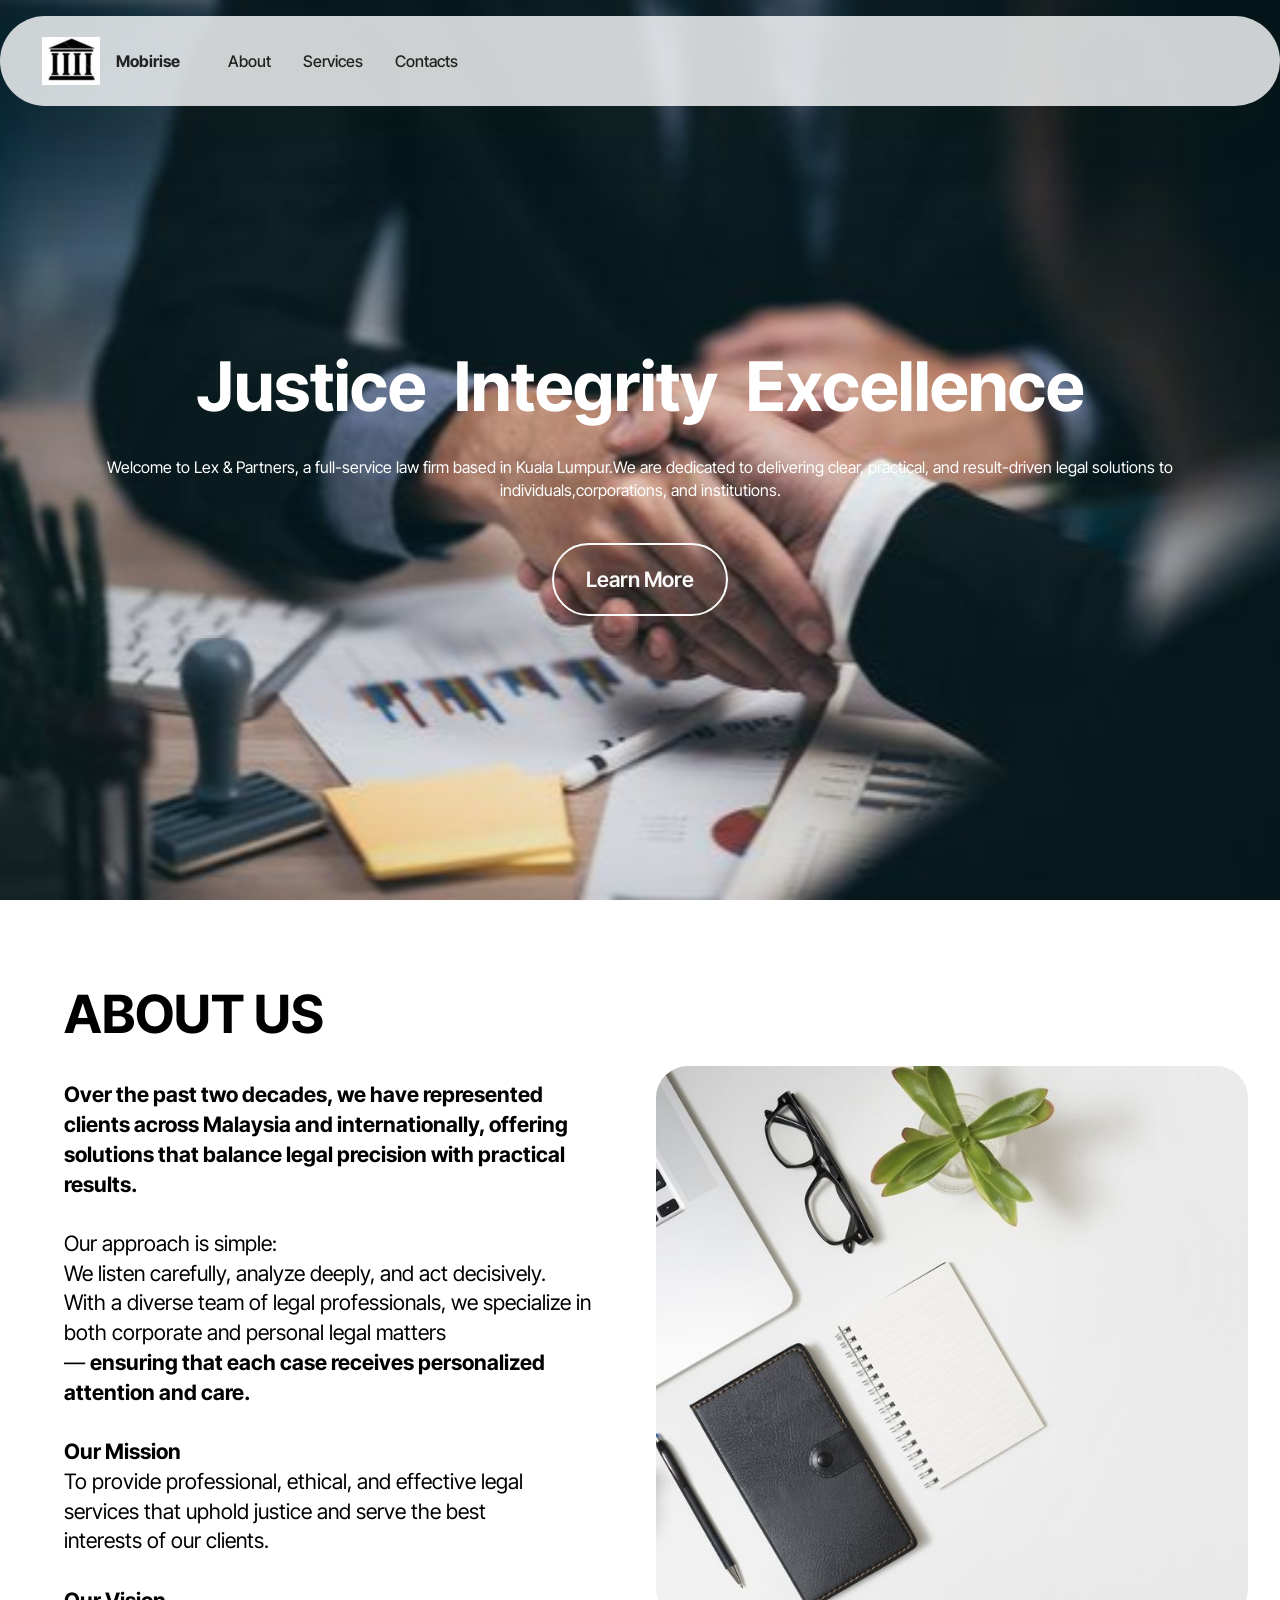
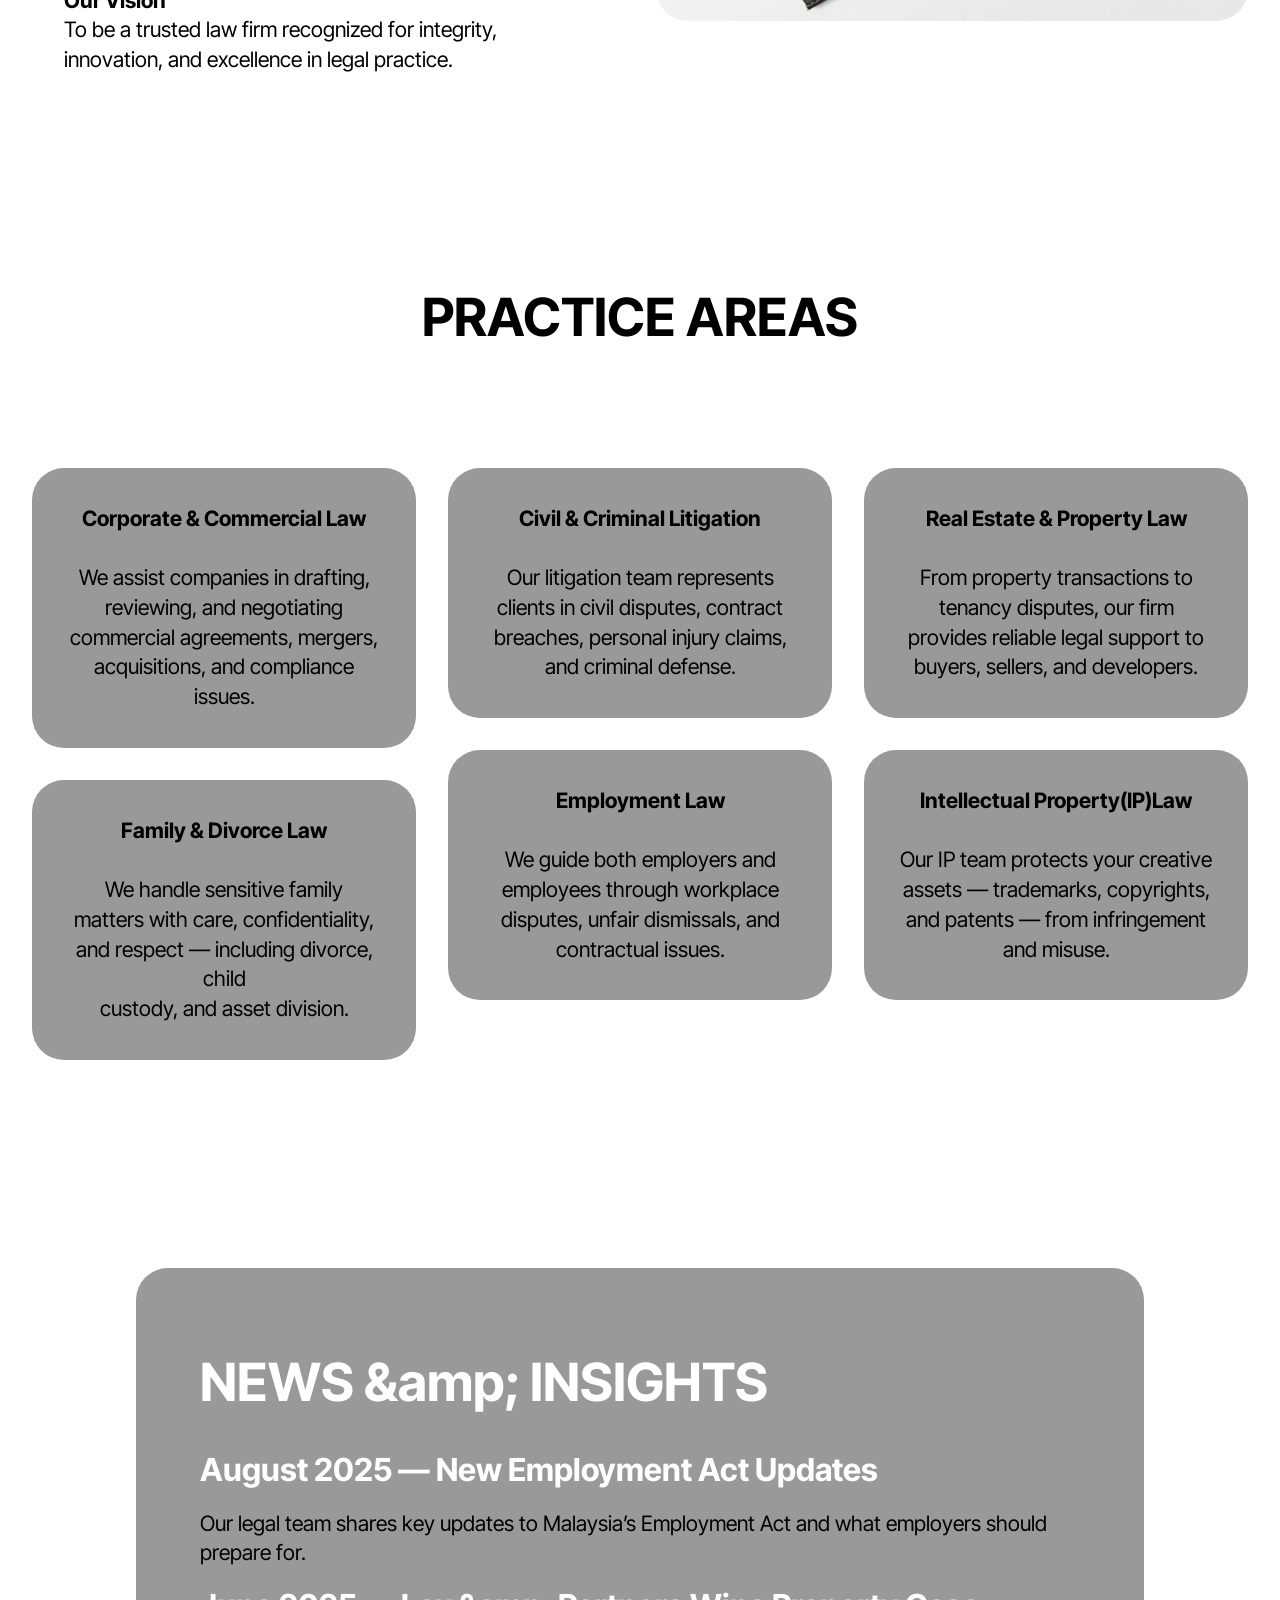
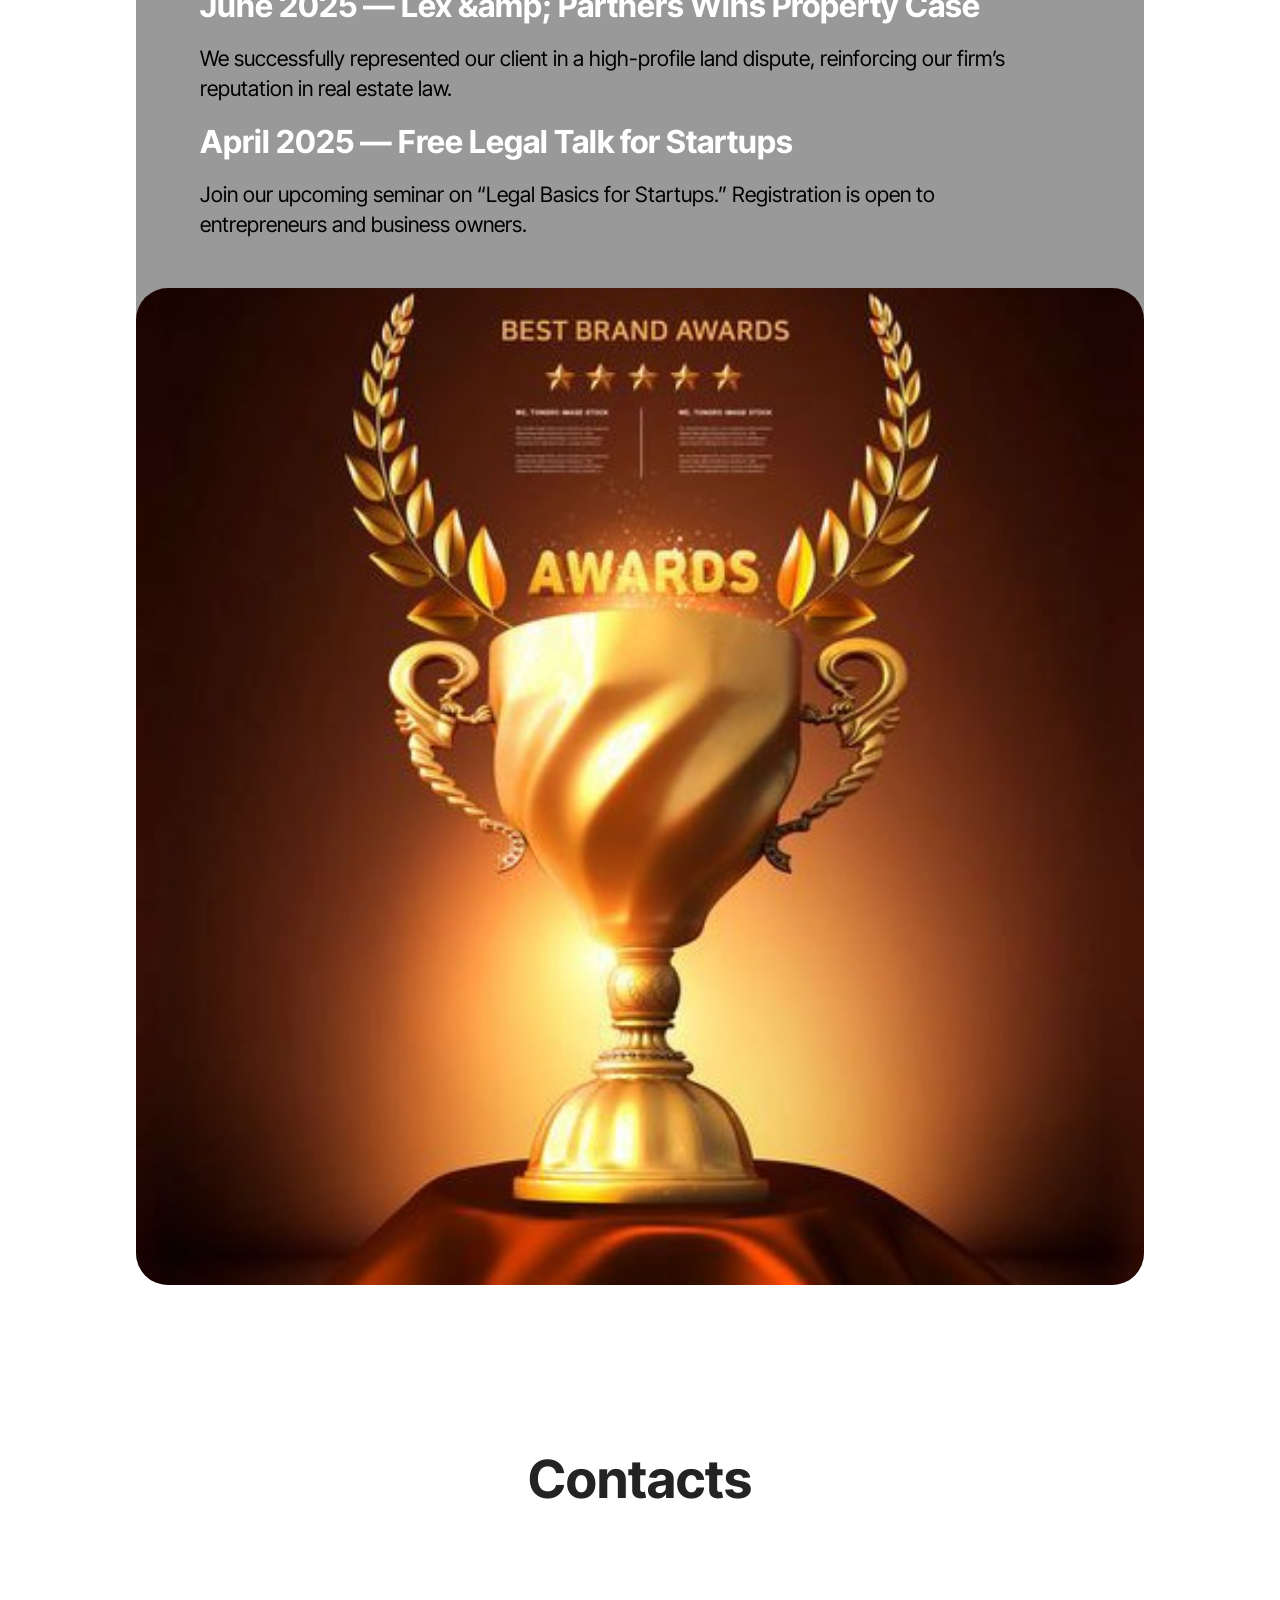
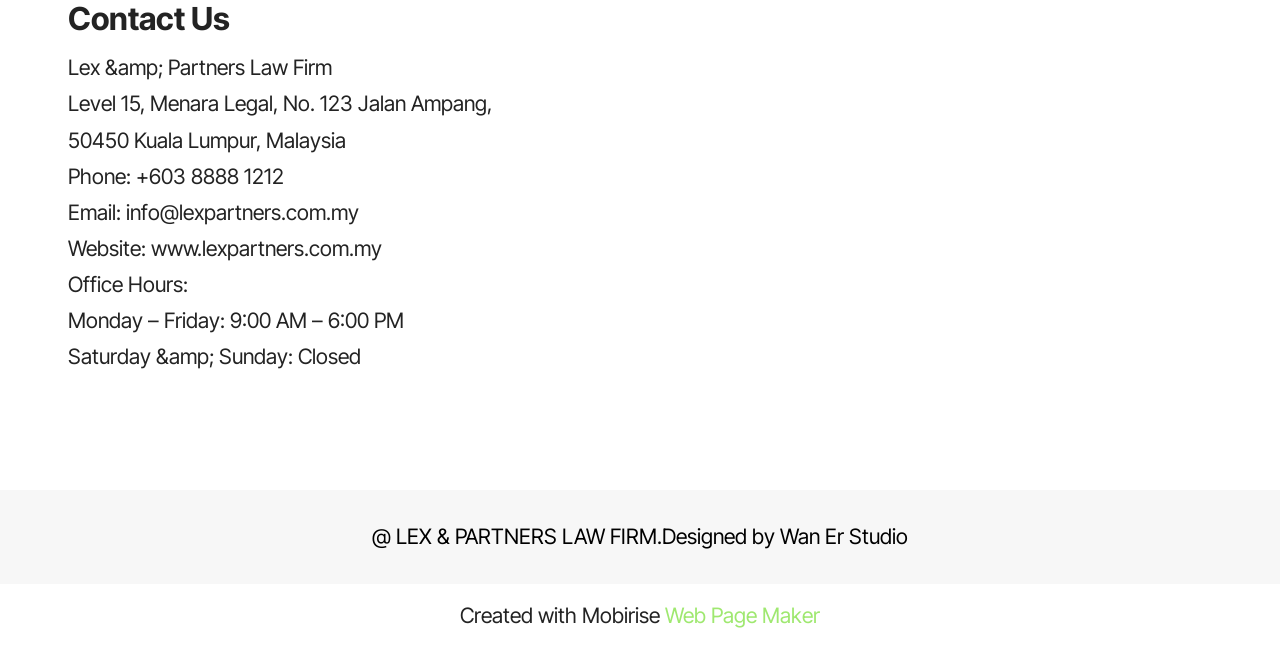
==== commit b5510230: "create github pages" ====
--- a/index.html
+++ b/index.html
@@ -18,7 +18,7 @@
   <link rel="stylesheet" href="assets/theme/css/style.css">
   <link rel="preload" href="https://fonts.googleapis.com/css?family=Inter+Tight:100,200,300,400,500,600,700,800,900,100i,200i,300i,400i,500i,600i,700i,800i,900i&display=swap" as="style" onload="this.onload=null;this.rel='stylesheet'">
   <noscript><link rel="stylesheet" href="https://fonts.googleapis.com/css?family=Inter+Tight:100,200,300,400,500,600,700,800,900,100i,200i,300i,400i,500i,600i,700i,800i,900i&display=swap"></noscript>
-  <link rel="preload" as="style" href="assets/mobirise/css/mbr-additional.css?v=EEbjb9"><link rel="stylesheet" href="assets/mobirise/css/mbr-additional.css?v=EEbjb9" type="text/css">
+  <link rel="preload" as="style" href="assets/mobirise/css/mbr-additional.css?v=p9UAPa"><link rel="stylesheet" href="assets/mobirise/css/mbr-additional.css?v=p9UAPa" type="text/css">
 
   
   
@@ -265,7 +265,7 @@
             </div>
         </div>
     </div>
-</section><section class="display-7" style="padding: 0;align-items: center;justify-content: center;flex-wrap: wrap;    align-content: center;display: flex;position: relative;height: 4rem;"><a href="https://mobiri.se/4250569" style="flex: 1 1;height: 4rem;position: absolute;width: 100%;z-index: 1;"><img alt="Mobirise" style="height: 4rem;" src="[data-uri]"></a><p style="margin: 0;text-align: center;" class="display-7">Made with Mobirise &#8204;</p><a style="z-index:1" href="https://mobirise.com/html-builder.html">Best HTML5 Website Creator</a></section><script src="assets/bootstrap/js/bootstrap.bundle.min.js"></script>  <script src="assets/parallax/jarallax.js"></script>  <script src="assets/smoothscroll/smooth-scroll.js"></script>  <script src="assets/ytplayer/index.js"></script>  <script src="assets/dropdown/js/navbar-dropdown.js"></script>  <script src="assets/masonry/masonry.pkgd.min.js"></script>  <script src="assets/imagesloaded/imagesloaded.pkgd.min.js"></script>  <script src="assets/theme/js/script.js"></script>  
+</section><section class="display-7" style="padding: 0;align-items: center;justify-content: center;flex-wrap: wrap;    align-content: center;display: flex;position: relative;height: 4rem;"><a href="https://mobiri.se/4250569" style="flex: 1 1;height: 4rem;position: absolute;width: 100%;z-index: 1;"><img alt="Mobirise" style="height: 4rem;" src="[data-uri]"></a><p style="margin: 0;text-align: center;" class="display-7">Created with Mobirise &#8204;</p><a style="z-index:1" href="https://mobirise.com/web-page-maker.html">Web Page Maker</a></section><script src="assets/bootstrap/js/bootstrap.bundle.min.js"></script>  <script src="assets/parallax/jarallax.js"></script>  <script src="assets/smoothscroll/smooth-scroll.js"></script>  <script src="assets/ytplayer/index.js"></script>  <script src="assets/dropdown/js/navbar-dropdown.js"></script>  <script src="assets/masonry/masonry.pkgd.min.js"></script>  <script src="assets/imagesloaded/imagesloaded.pkgd.min.js"></script>  <script src="assets/theme/js/script.js"></script>  
   
   
 </body>
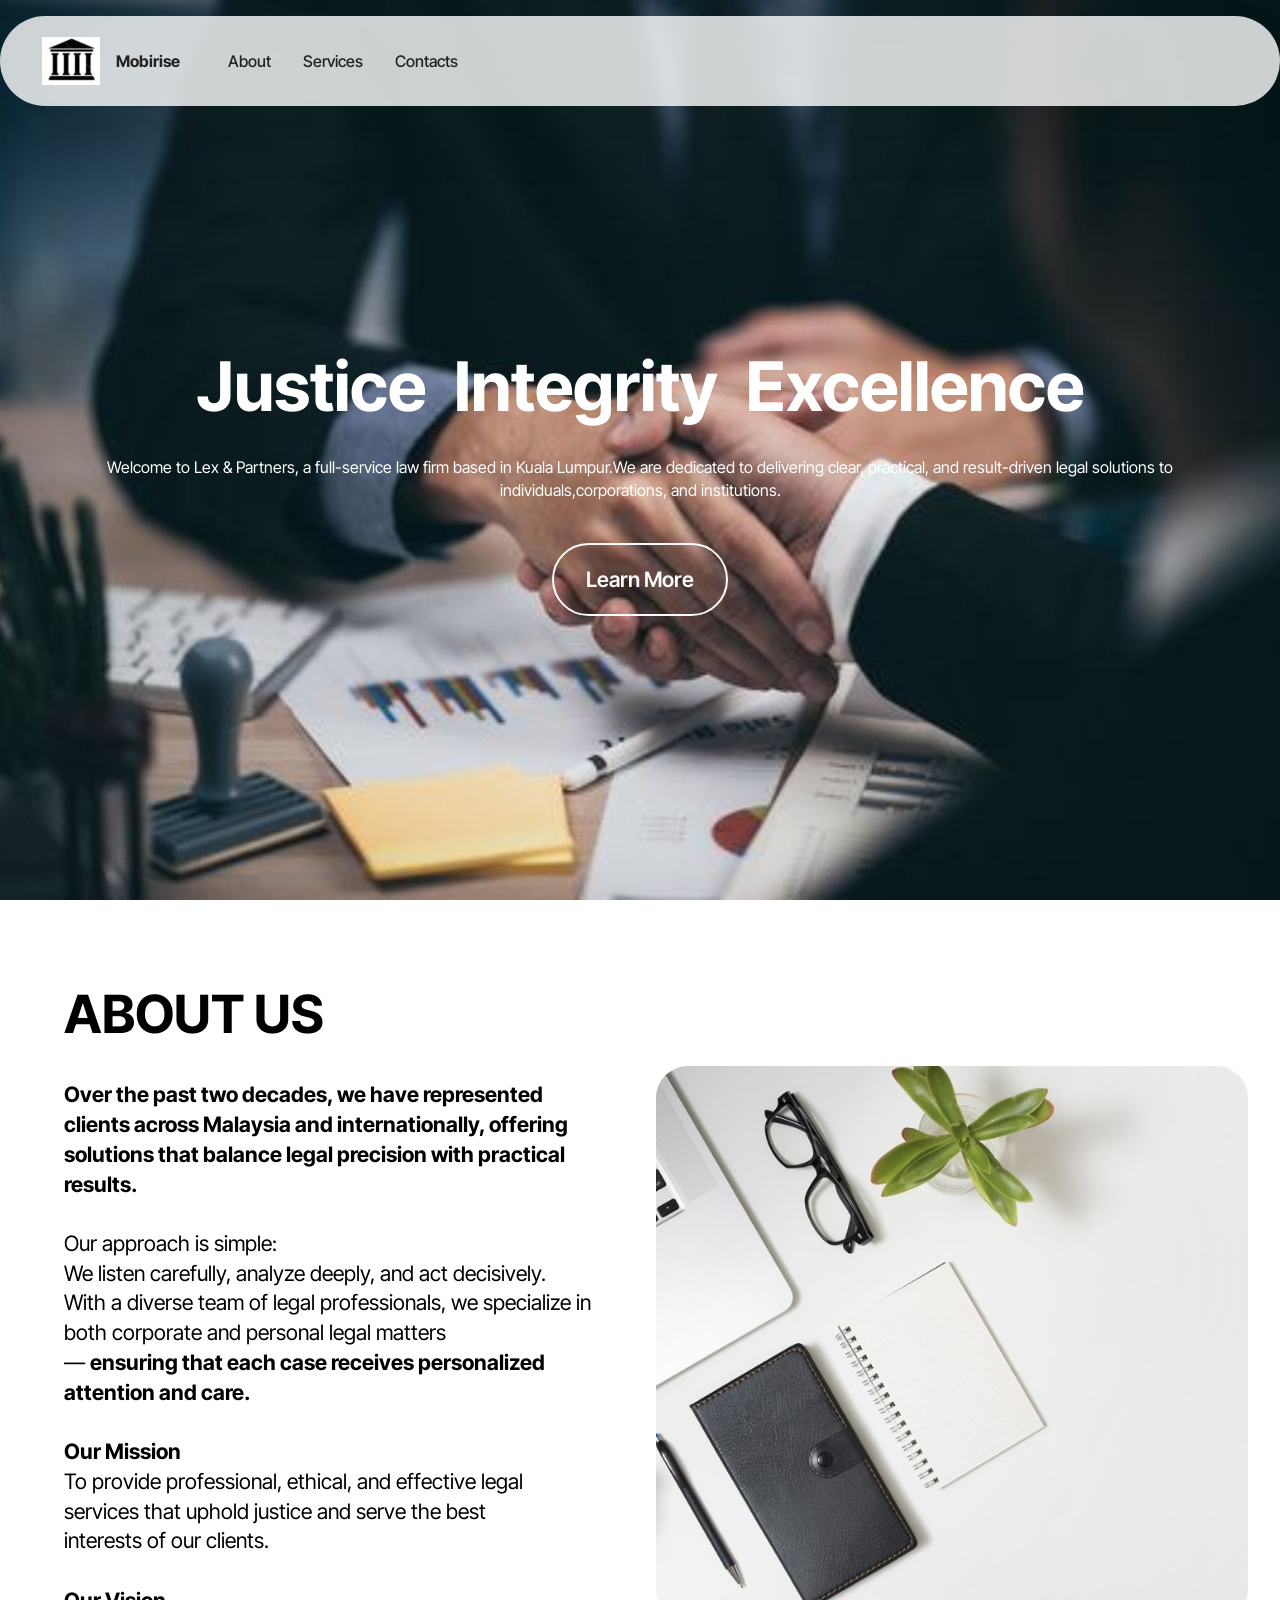
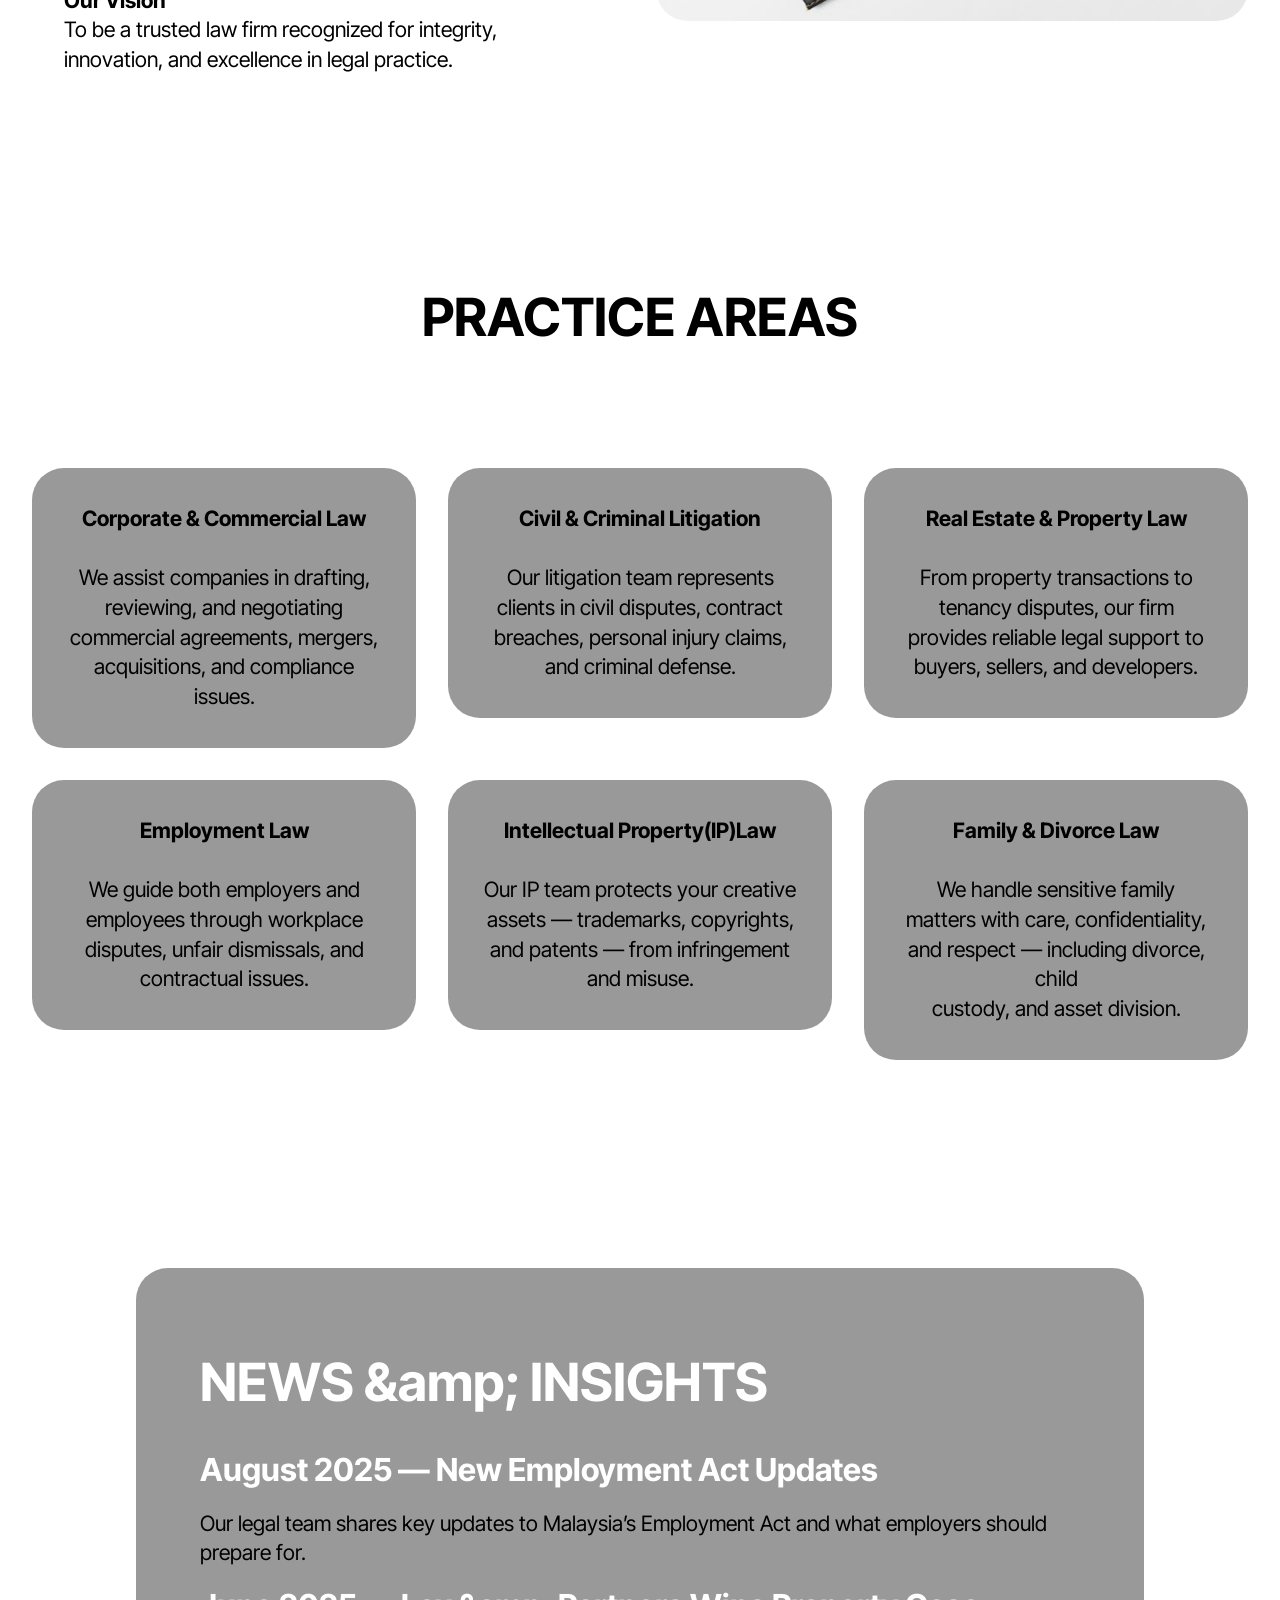
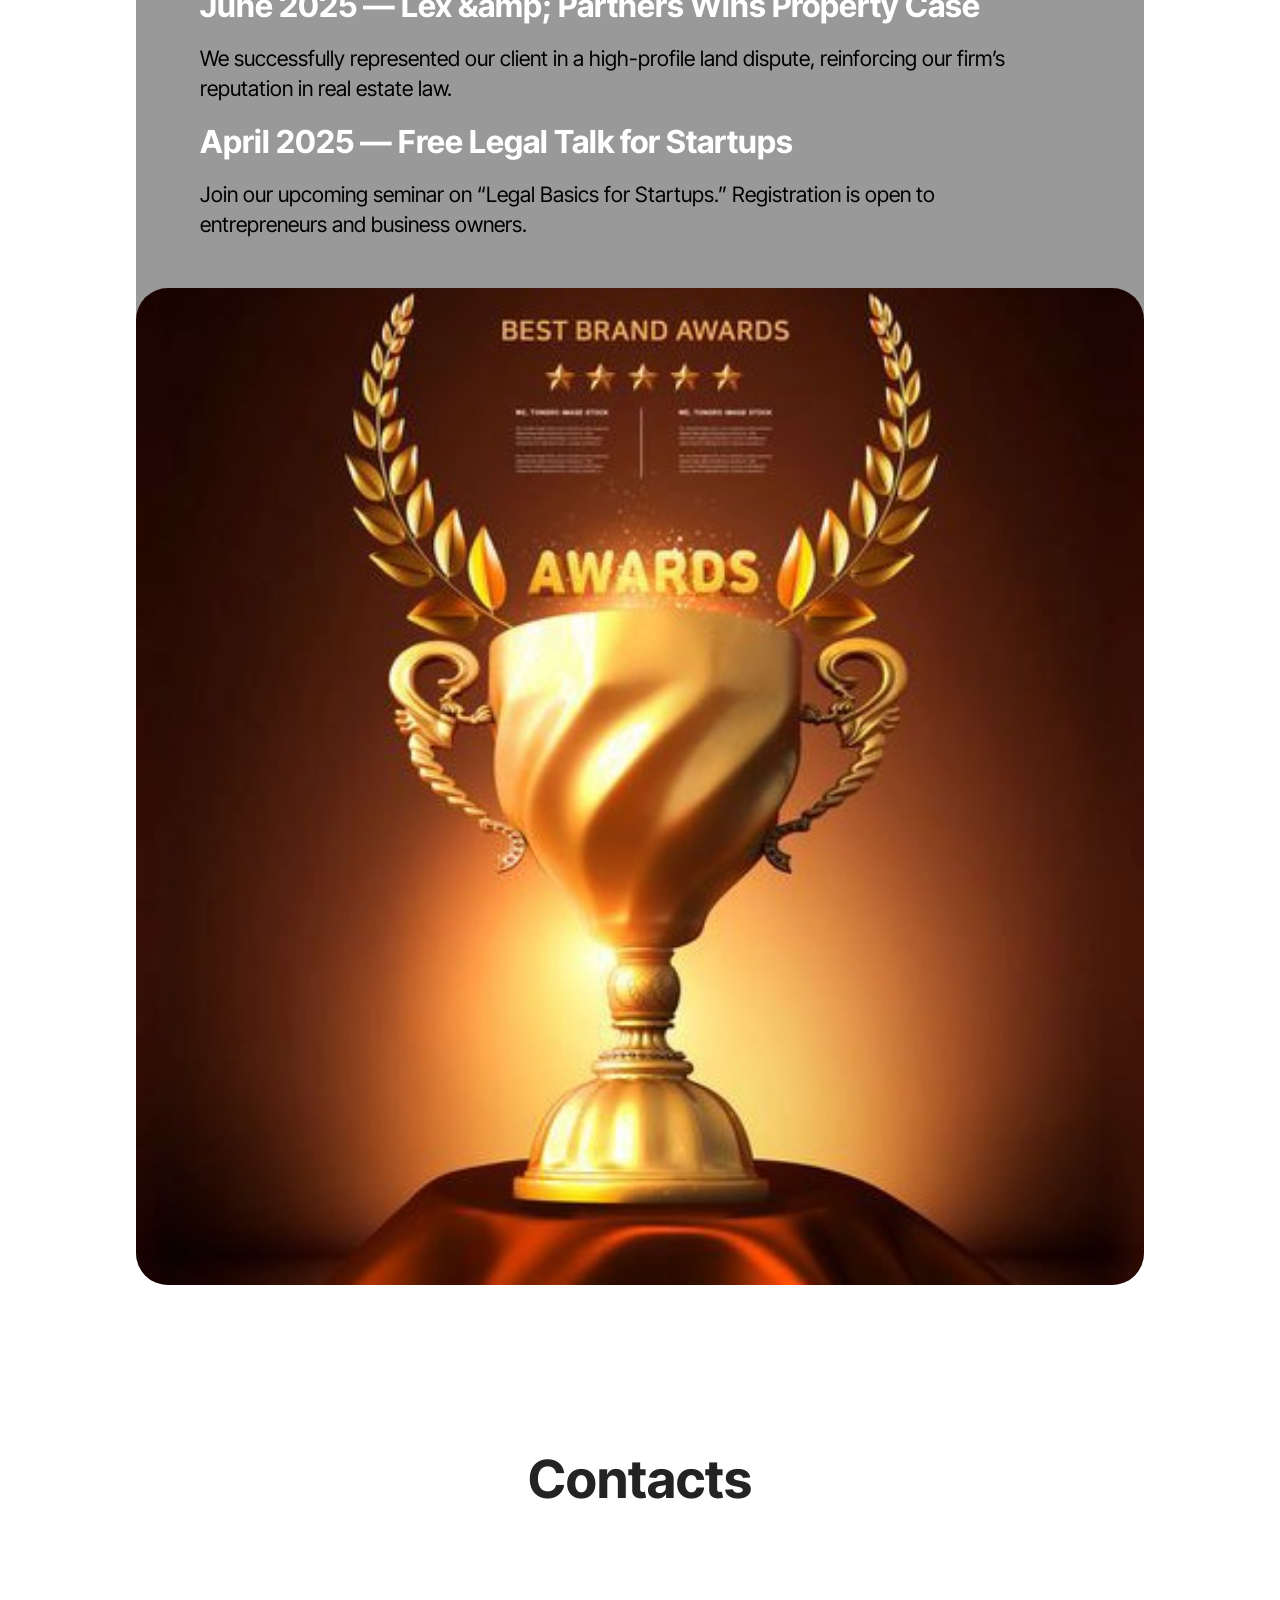
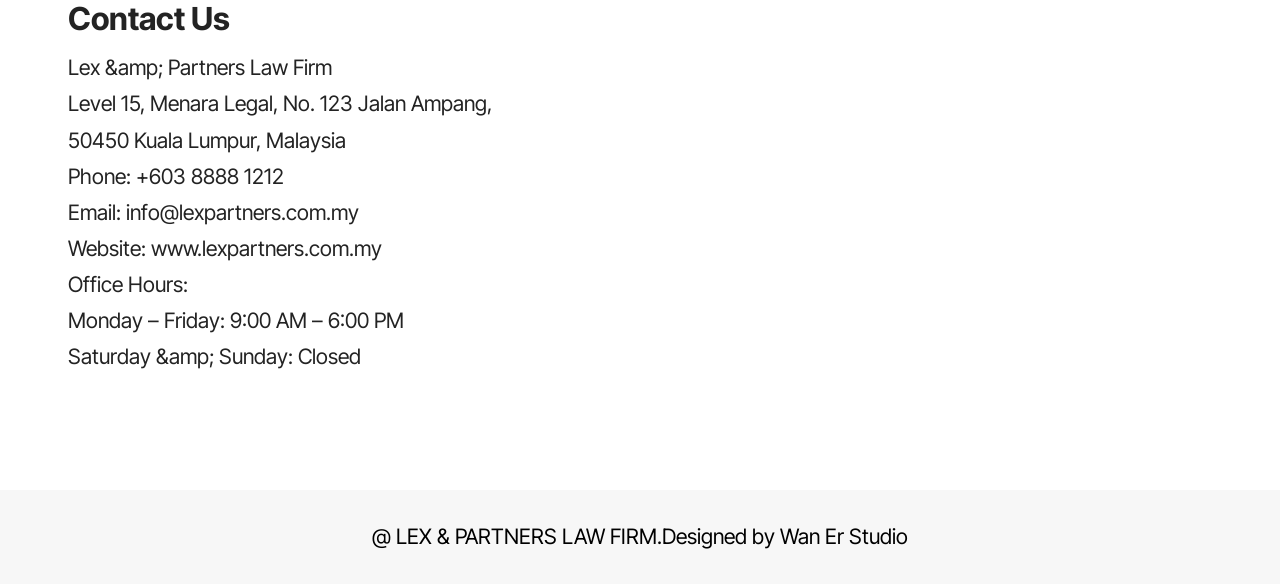
==== commit 5e46a72d: "Update index.html" ====
--- a/index.html
+++ b/index.html
@@ -265,8 +265,8 @@
             </div>
         </div>
     </div>
-</section><section class="display-7" style="padding: 0;align-items: center;justify-content: center;flex-wrap: wrap;    align-content: center;display: flex;position: relative;height: 4rem;"><a href="https://mobiri.se/4250569" style="flex: 1 1;height: 4rem;position: absolute;width: 100%;z-index: 1;"><img alt="Mobirise" style="height: 4rem;" src="[data-uri]"></a><p style="margin: 0;text-align: center;" class="display-7">Created with Mobirise &#8204;</p><a style="z-index:1" href="https://mobirise.com/web-page-maker.html">Web Page Maker</a></section><script src="assets/bootstrap/js/bootstrap.bundle.min.js"></script>  <script src="assets/parallax/jarallax.js"></script>  <script src="assets/smoothscroll/smooth-scroll.js"></script>  <script src="assets/ytplayer/index.js"></script>  <script src="assets/dropdown/js/navbar-dropdown.js"></script>  <script src="assets/masonry/masonry.pkgd.min.js"></script>  <script src="assets/imagesloaded/imagesloaded.pkgd.min.js"></script>  <script src="assets/theme/js/script.js"></script>  
+</section>
   
   
 </body>
-</html>+</html>
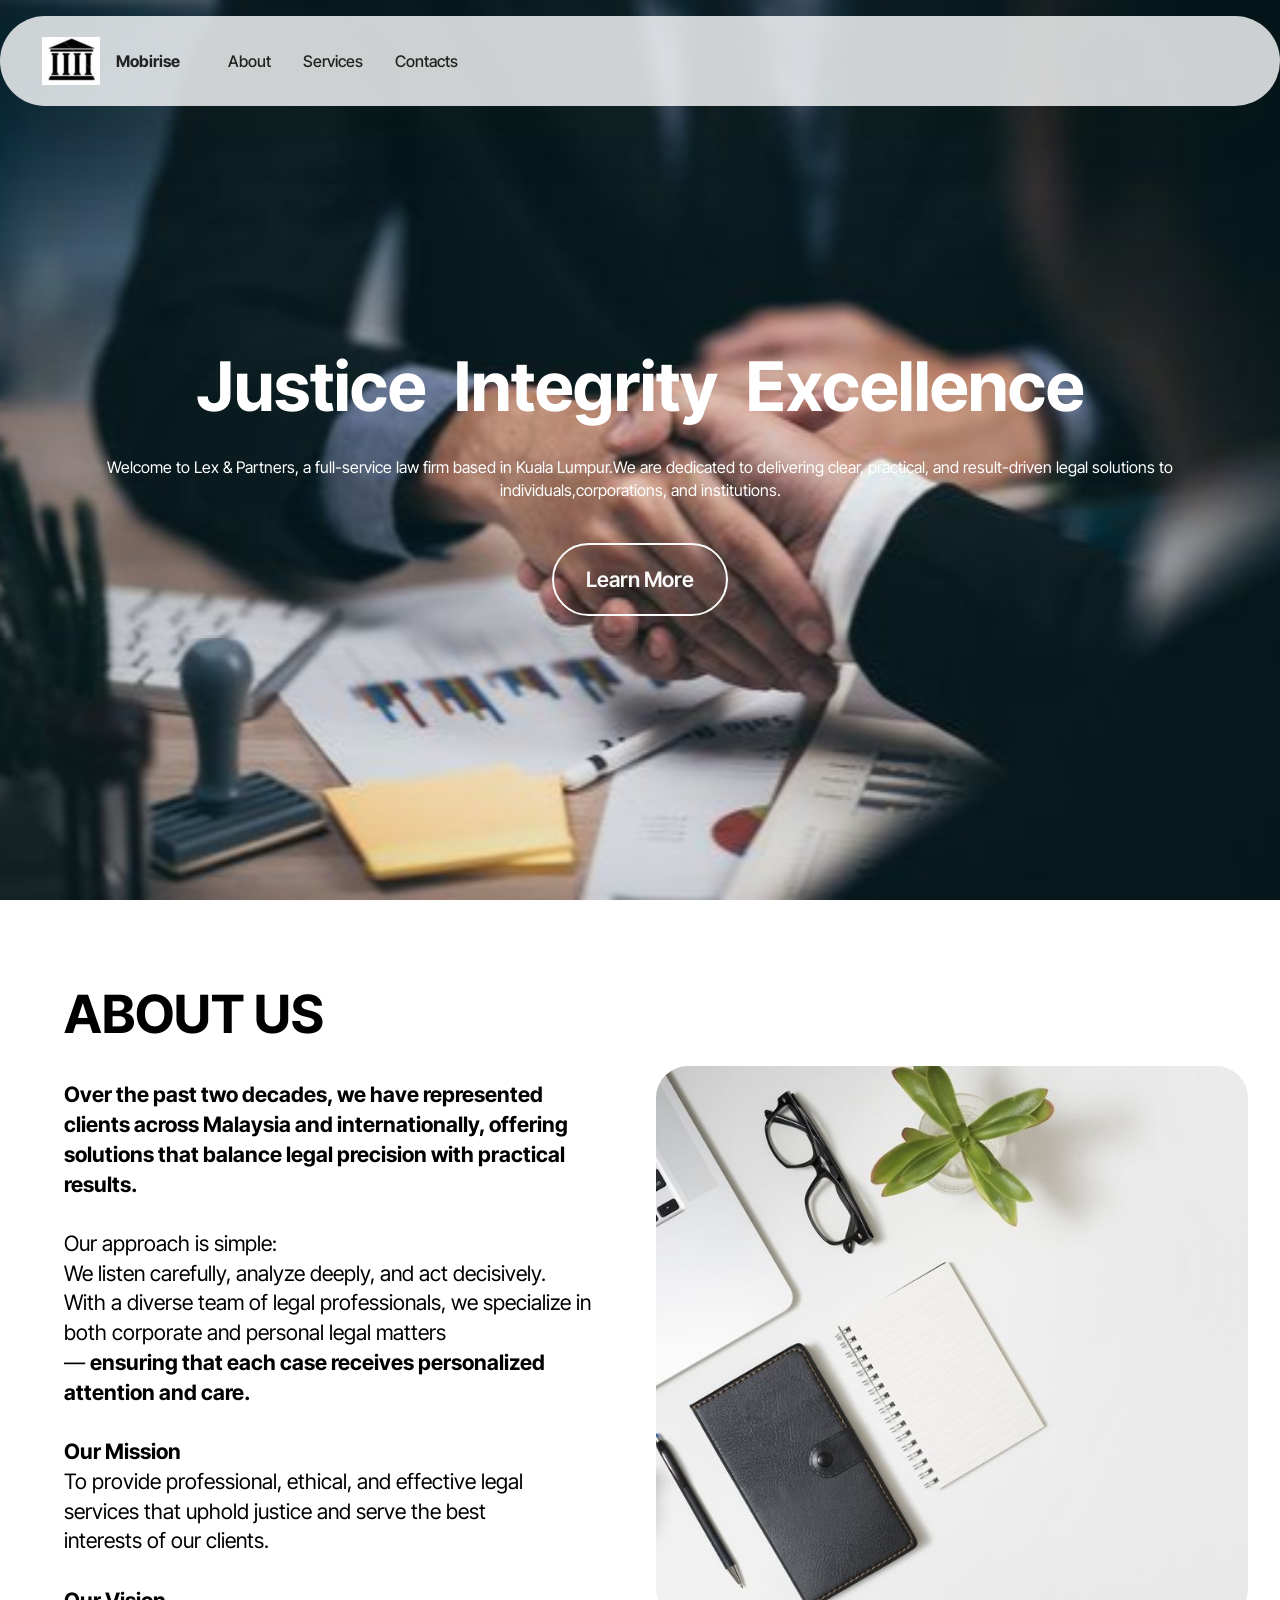
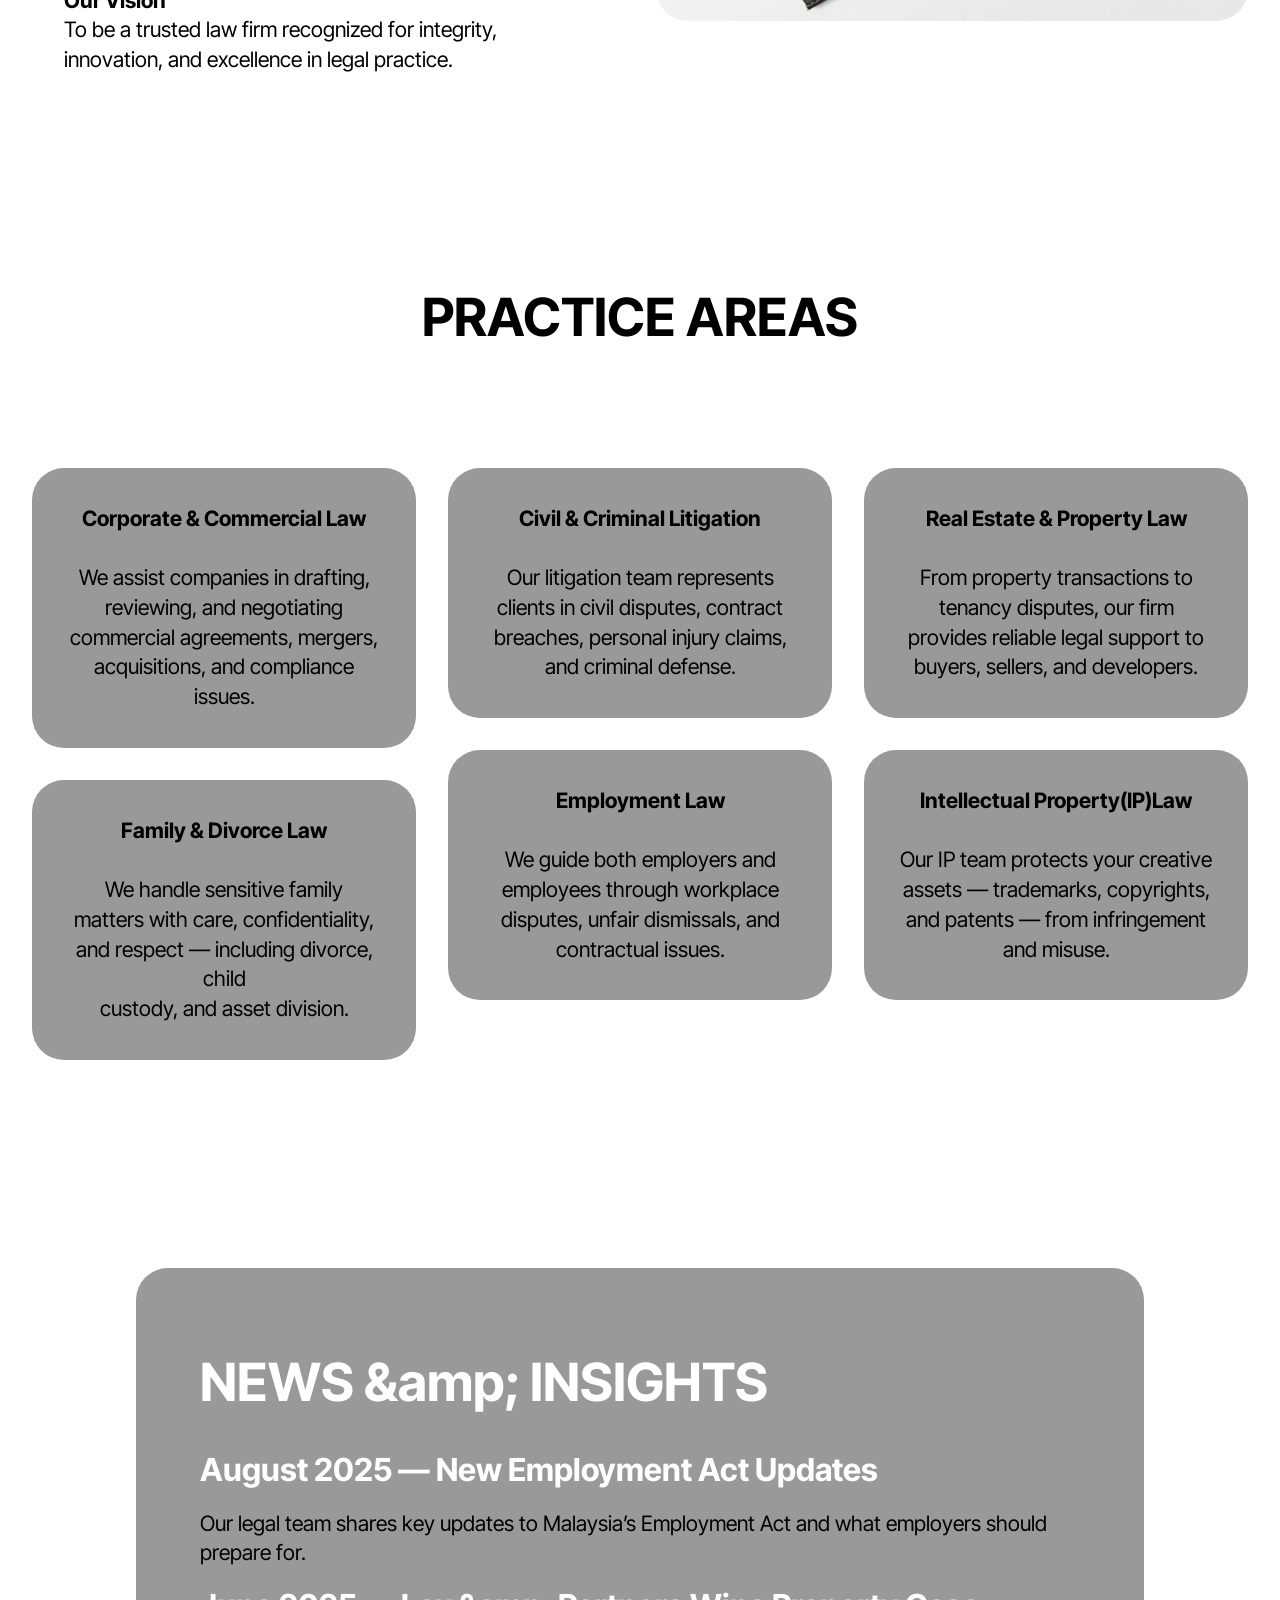
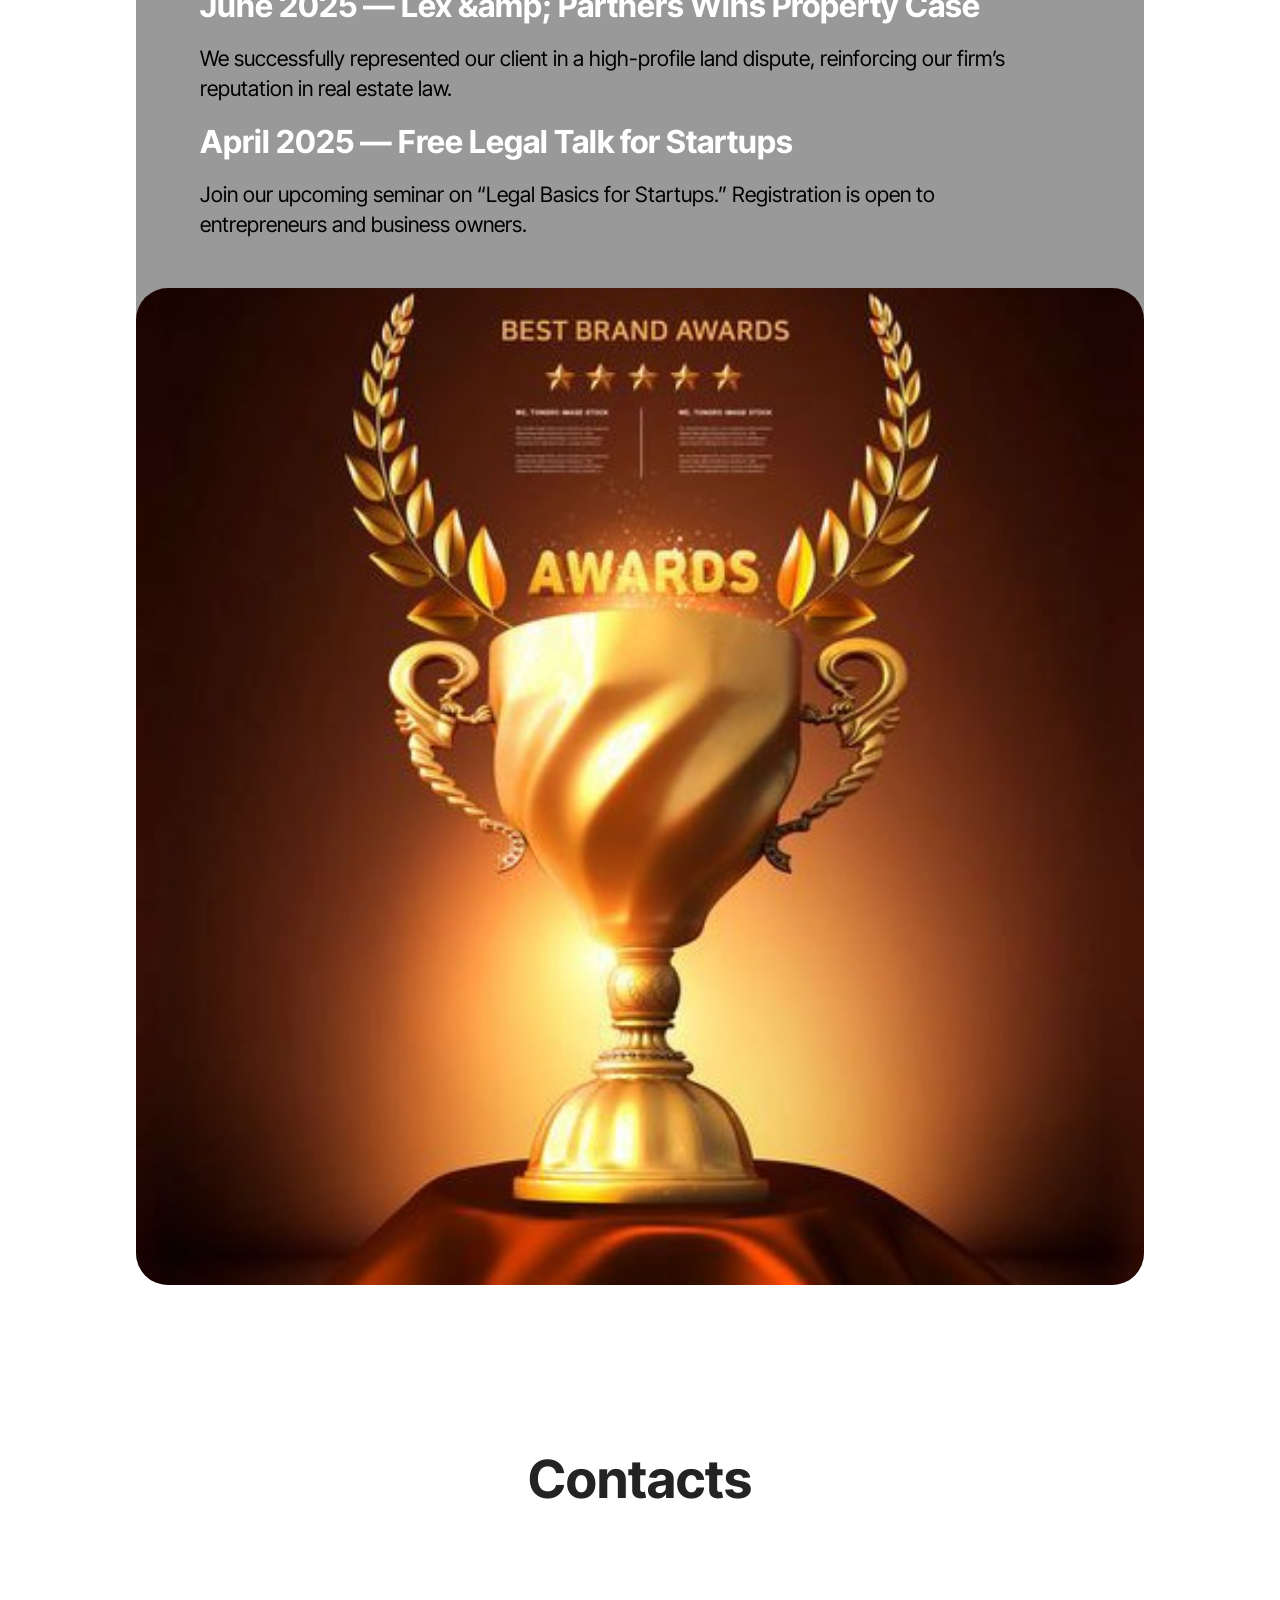
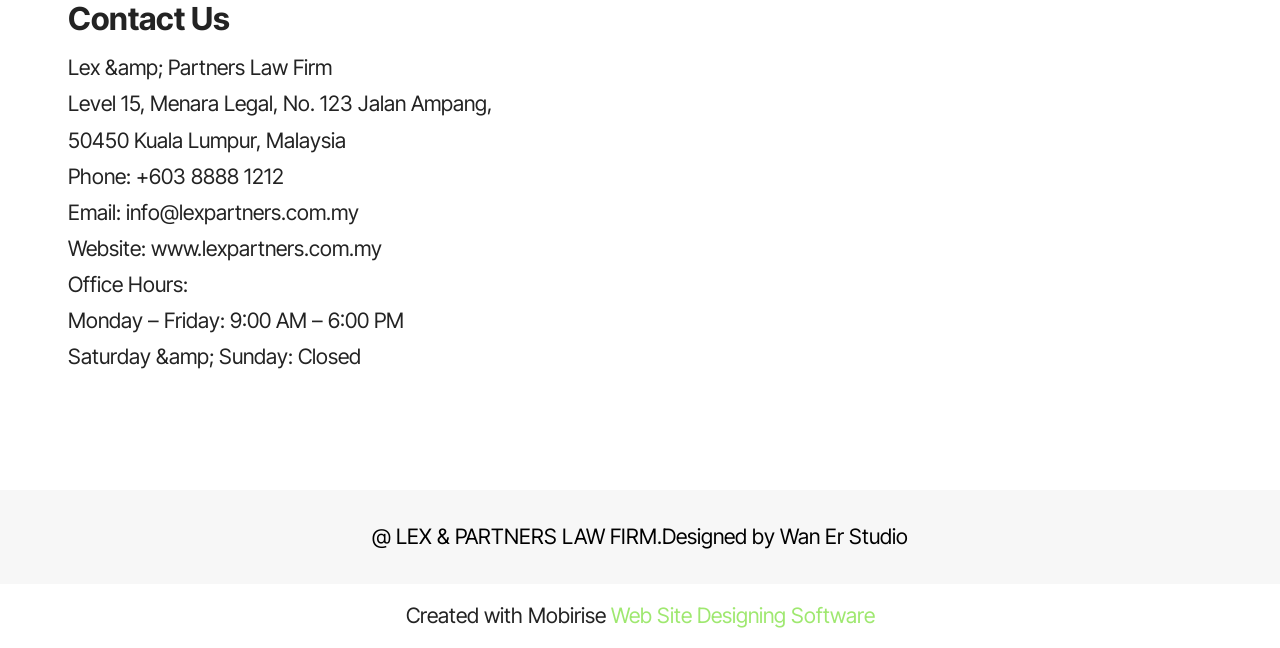
==== commit ca937190: "create github pages" ====
--- a/index.html
+++ b/index.html
@@ -18,7 +18,7 @@
   <link rel="stylesheet" href="assets/theme/css/style.css">
   <link rel="preload" href="https://fonts.googleapis.com/css?family=Inter+Tight:100,200,300,400,500,600,700,800,900,100i,200i,300i,400i,500i,600i,700i,800i,900i&display=swap" as="style" onload="this.onload=null;this.rel='stylesheet'">
   <noscript><link rel="stylesheet" href="https://fonts.googleapis.com/css?family=Inter+Tight:100,200,300,400,500,600,700,800,900,100i,200i,300i,400i,500i,600i,700i,800i,900i&display=swap"></noscript>
-  <link rel="preload" as="style" href="assets/mobirise/css/mbr-additional.css?v=p9UAPa"><link rel="stylesheet" href="assets/mobirise/css/mbr-additional.css?v=p9UAPa" type="text/css">
+  <link rel="preload" as="style" href="assets/mobirise/css/mbr-additional.css?v=xiFxvK"><link rel="stylesheet" href="assets/mobirise/css/mbr-additional.css?v=xiFxvK" type="text/css">
 
   
   
@@ -265,8 +265,8 @@
             </div>
         </div>
     </div>
-</section>
+</section><section class="display-7" style="padding: 0;align-items: center;justify-content: center;flex-wrap: wrap;    align-content: center;display: flex;position: relative;height: 4rem;"><a href="https://mobiri.se/4250569" style="flex: 1 1;height: 4rem;position: absolute;width: 100%;z-index: 1;"><img alt="Mobirise.com" style="height: 4rem;" src="[data-uri]"></a><p style="margin: 0;text-align: center;" class="display-7">Created with Mobirise &#8204;</p><a style="z-index:1" href="https://mobirise.com/website-design-software.html">Web Site Designing Software</a></section><script src="assets/bootstrap/js/bootstrap.bundle.min.js"></script>  <script src="assets/parallax/jarallax.js"></script>  <script src="assets/smoothscroll/smooth-scroll.js"></script>  <script src="assets/ytplayer/index.js"></script>  <script src="assets/dropdown/js/navbar-dropdown.js"></script>  <script src="assets/masonry/masonry.pkgd.min.js"></script>  <script src="assets/imagesloaded/imagesloaded.pkgd.min.js"></script>  <script src="assets/theme/js/script.js"></script>  
   
   
 </body>
-</html>
+</html>
